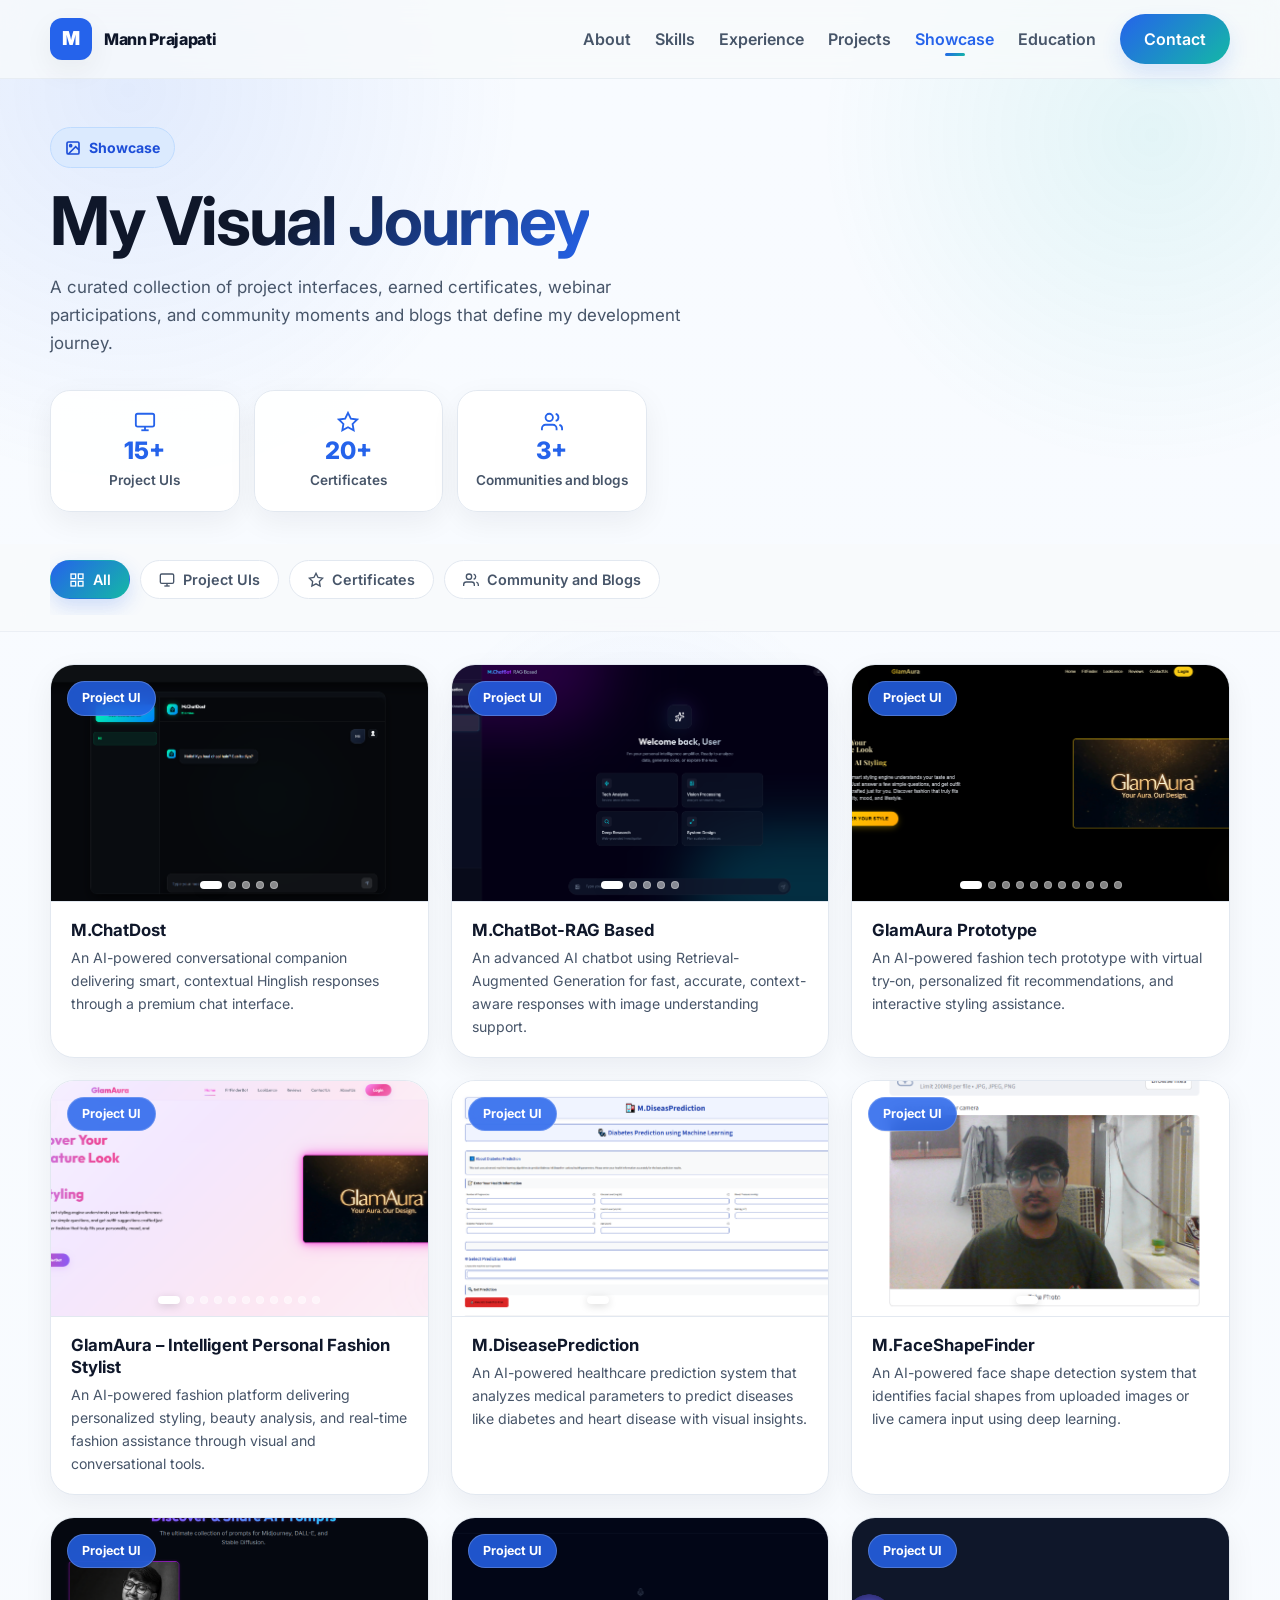
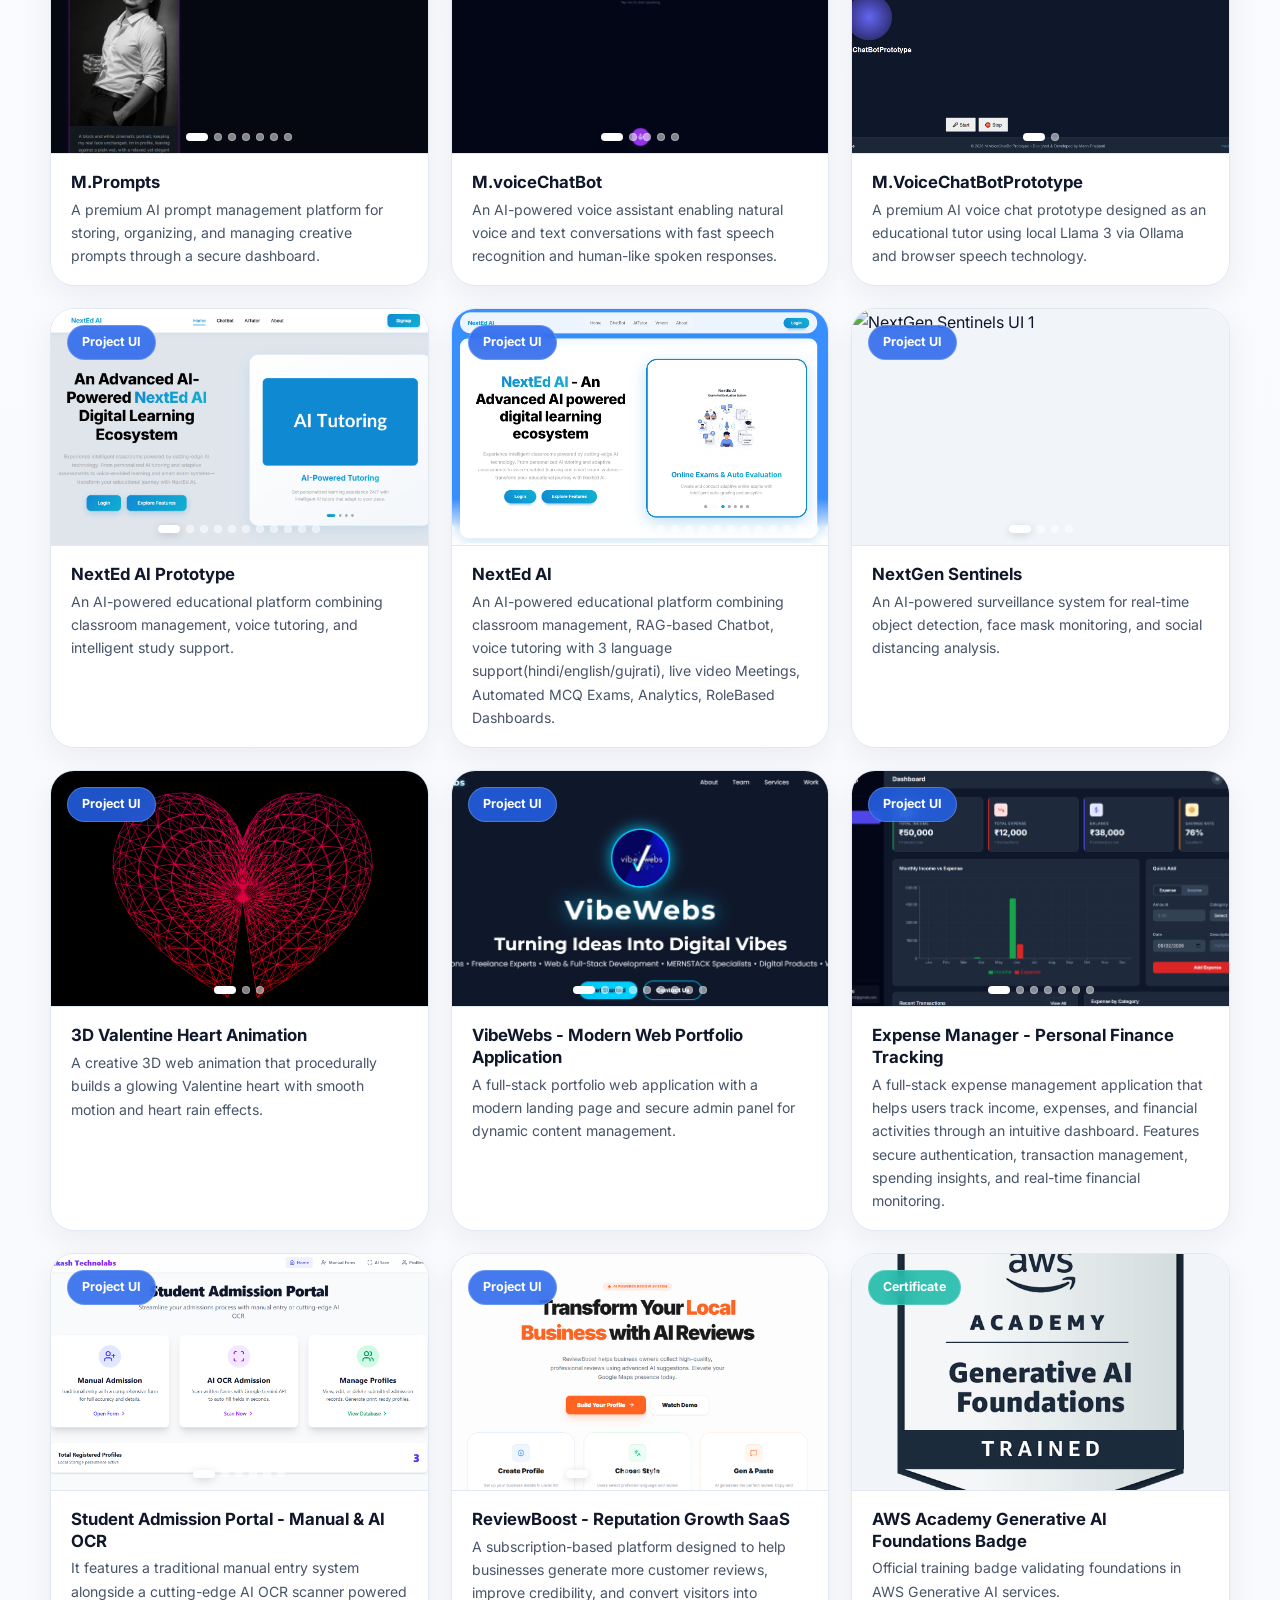
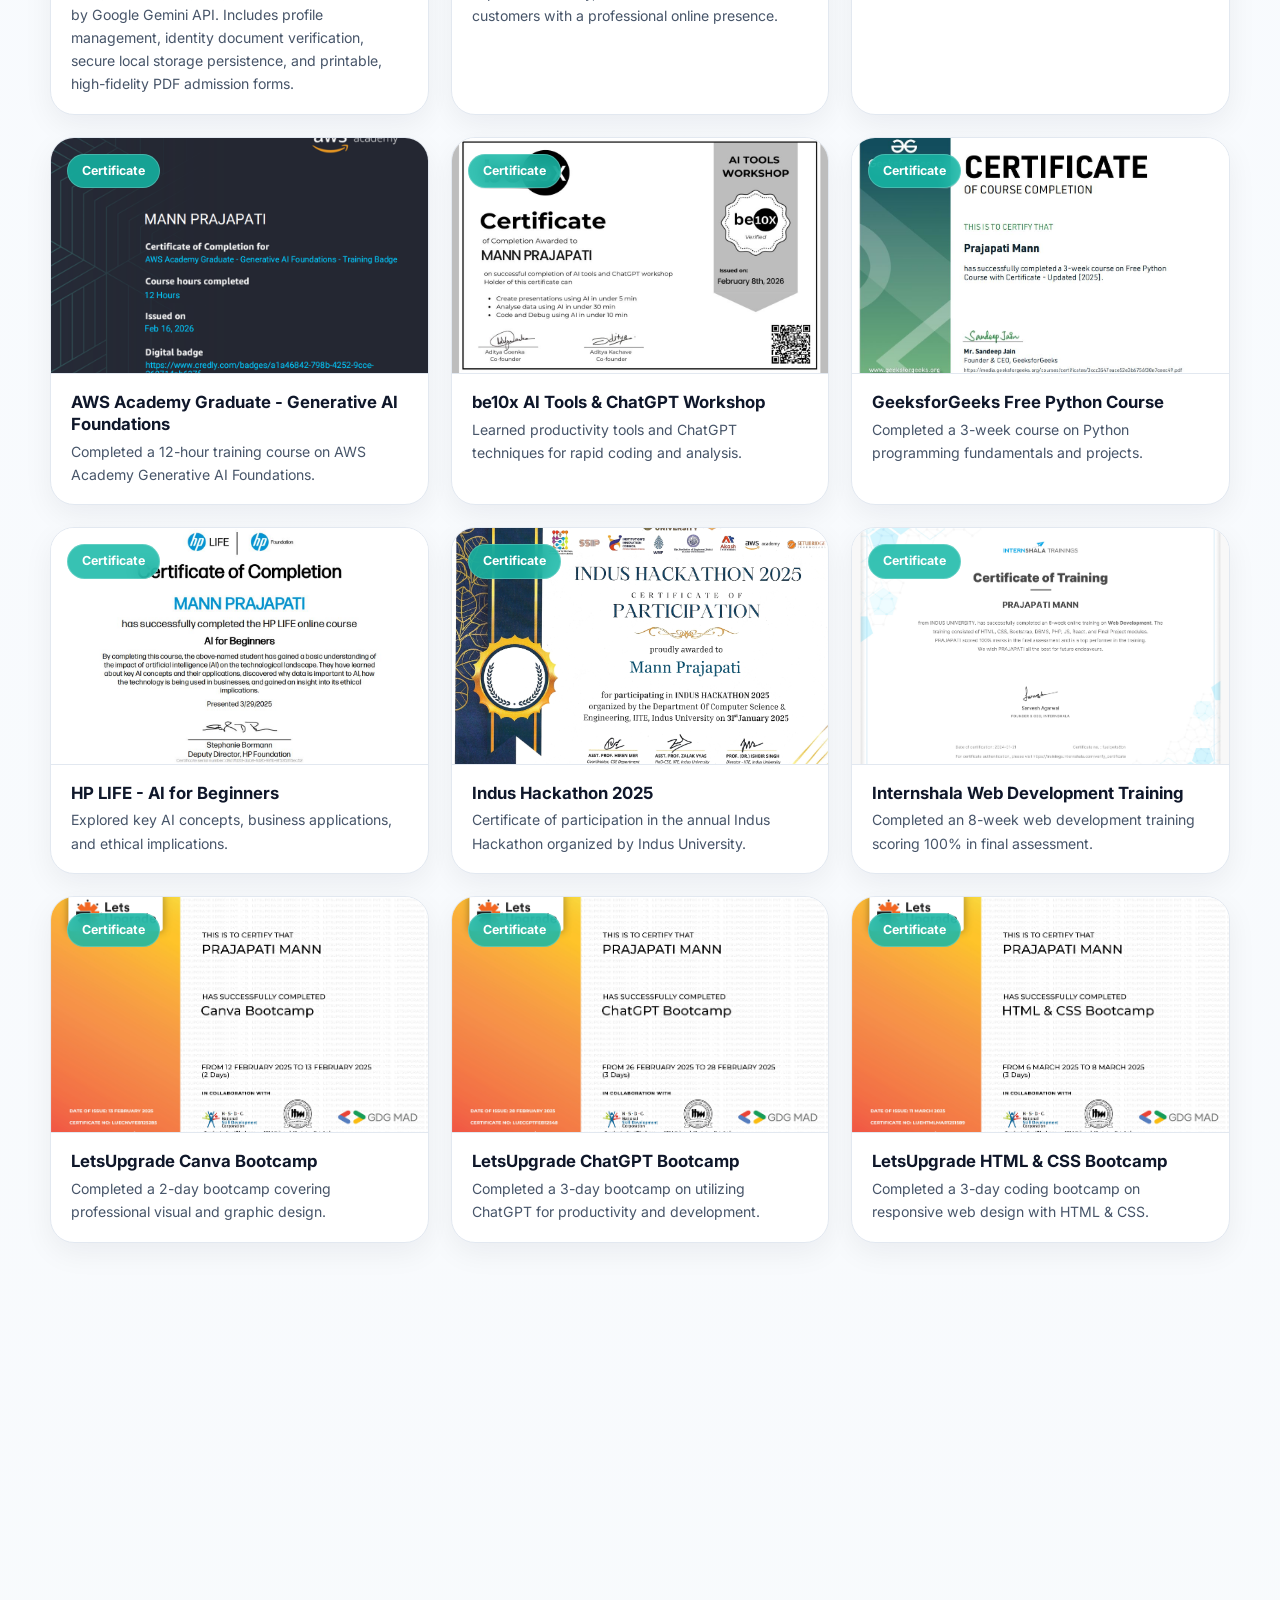
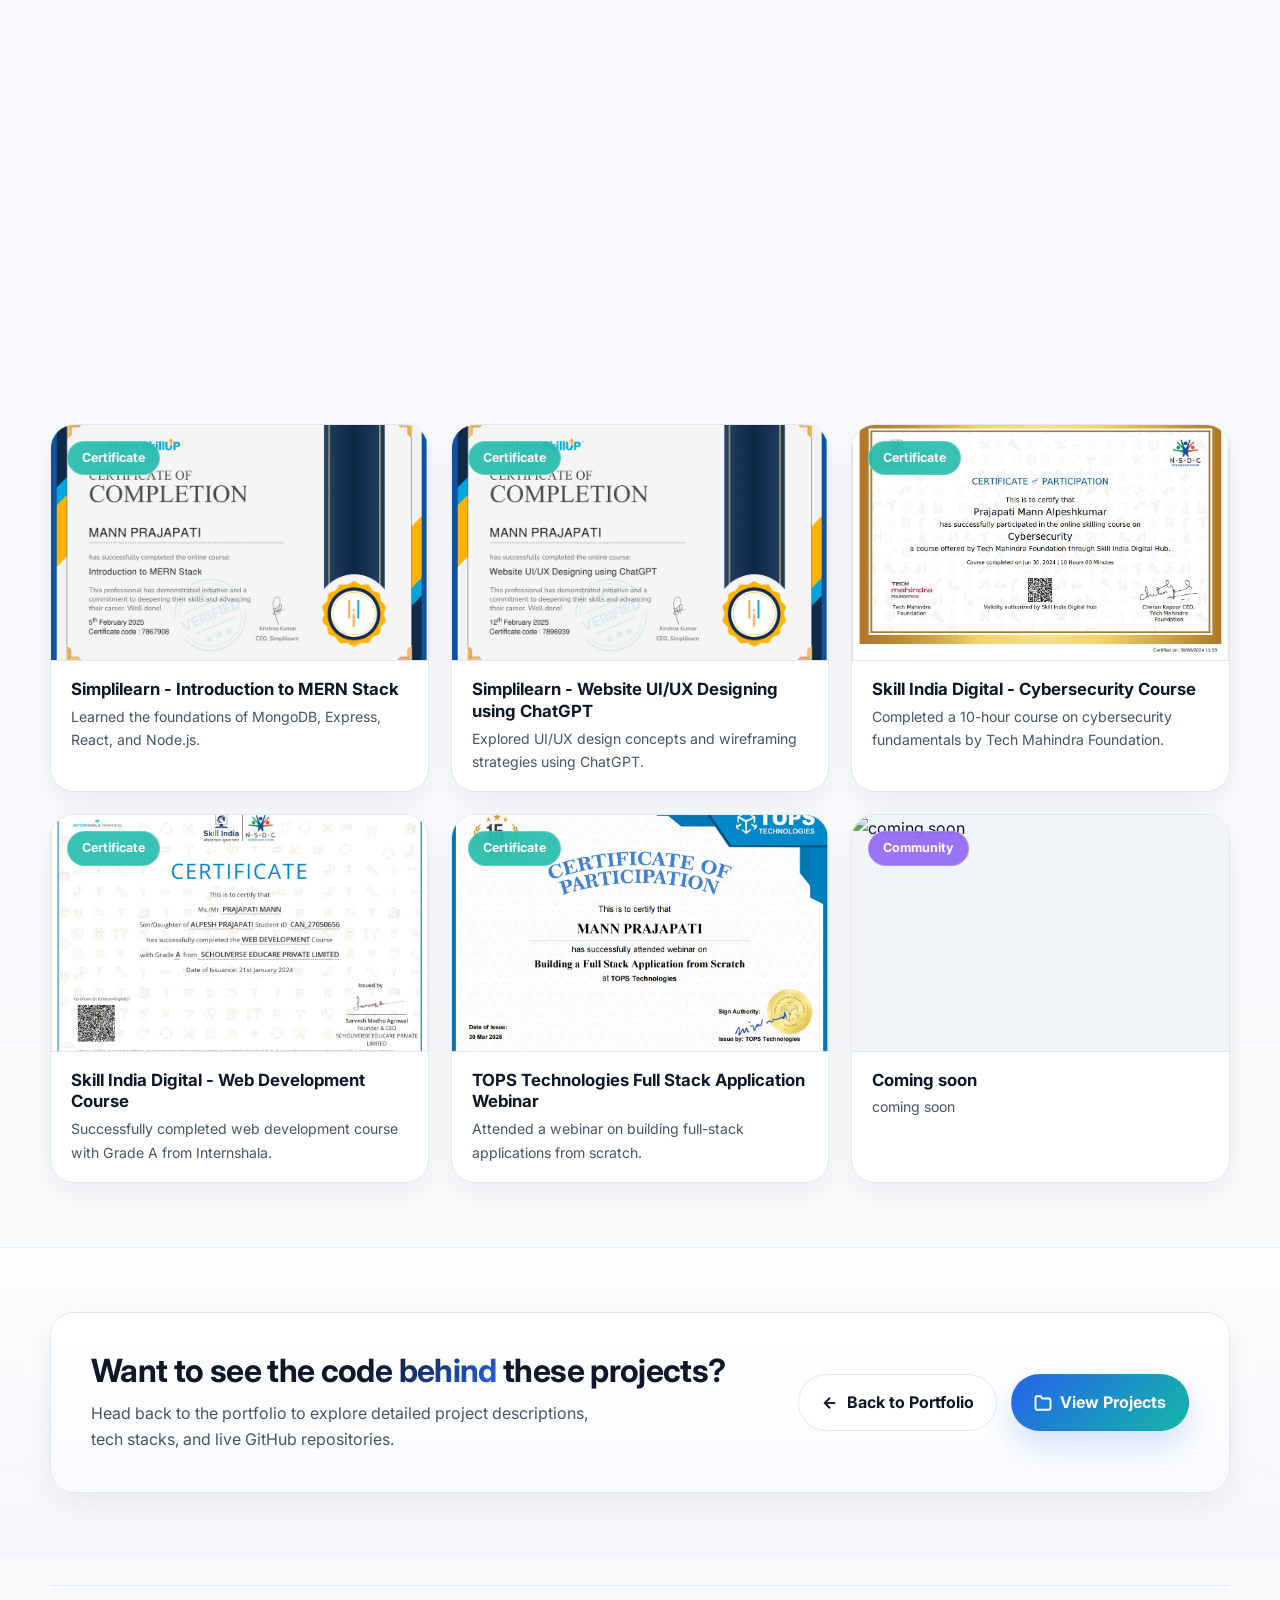
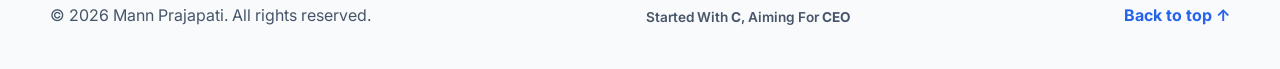
==== showcase.html @ 57642ebe "Portfolio updated." ====
<!DOCTYPE html>
<html lang="en">
<head>
  <meta charset="UTF-8" />
  <meta name="viewport" content="width=device-width, initial-scale=1.0" />
  <title>Showcase | Mann Prajapati</title>
  <link rel="icon" type="image/svg+xml" href="data:image/svg+xml,<svg xmlns='http://www.w3.org/2000/svg' viewBox='0 0 100 100'><rect width='100' height='100' rx='20' fill='%232563eb'/><text x='50' y='72' font-family='sans-serif' font-size='65' font-weight='800' fill='white' text-anchor='middle'>M</text></svg>">
  <meta name="description" content="Showcase - Visual gallery of Mann Prajapati's project UIs, certificates, webinars, and community involvement and blogs." />
  <meta name="theme-color" content="#2563eb" />
  <link rel="preconnect" href="https://fonts.googleapis.com">
  <link rel="preconnect" href="https://fonts.gstatic.com" crossorigin>
  <link href="https://fonts.googleapis.com/css2?family=Inter:wght@400;500;600;700;800&display=swap" rel="stylesheet">
  <link rel="stylesheet" href="style.css" />
  <link rel="stylesheet" href="showcase.css" />
</head>
<body>
  <div class="site-bg"></div>

  <!-- Header -->
  <header class="header" id="top">
    <div class="container nav">
      <a href="index.html" class="brand">
        <span class="brand-mark">M</span>
        <span class="brand-text">Mann Prajapati</span>
      </a>

      <button class="nav-toggle" id="navToggle" aria-label="Toggle navigation" aria-expanded="false">
        <span></span><span></span><span></span>
      </button>

      <nav class="nav-menu" id="navMenu">
        <a href="index.html#about">About</a>
        <a href="index.html#skills">Skills</a>
        <a href="index.html#experience">Experience</a>
        <a href="index.html#projects">Projects</a>
        <a href="showcase.html" class="nav-active">Showcase</a>
        <a href="index.html#education">Education</a>
        <a href="index.html#contact" class="nav-cta">Contact</a>
      </nav>
    </div>
  </header>

  <main>

    <!-- Page Hero -->
    <section class="sc-hero section">
      <div class="container">
        <div class="sc-hero-content reveal">
          <p class="section-tag">
            <svg width="16" height="16" viewBox="0 0 24 24" fill="none" stroke="currentColor" stroke-width="2.5">
              <rect x="3" y="3" width="18" height="18" rx="2" ry="2"></rect>
              <circle cx="8.5" cy="8.5" r="1.5"></circle>
              <polyline points="21 15 16 10 5 21"></polyline>
            </svg>
            Showcase
          </p>
          <h1>My <span class="text-gradient">Visual Journey</span></h1>
          <p class="sc-hero-desc">
            A curated collection of project interfaces, earned certificates, webinar participations,
            and community moments and blogs that define my development journey.
          </p>

          <div class="sc-hero-stats">
            <div class="sc-stat-card">
              <svg width="22" height="22" viewBox="0 0 24 24" fill="none" stroke="currentColor" stroke-width="2"><rect x="2" y="3" width="20" height="14" rx="2" ry="2"></rect><line x1="8" y1="21" x2="16" y2="21"></line><line x1="12" y1="17" x2="12" y2="21"></line></svg>
              <strong>15+</strong>
              <span>Project UIs</span>
            </div>
            <div class="sc-stat-card">
              <svg width="22" height="22" viewBox="0 0 24 24" fill="none" stroke="currentColor" stroke-width="2"><polygon points="12 2 15.09 8.26 22 9.27 17 14.14 18.18 21.02 12 17.77 5.82 21.02 7 14.14 2 9.27 8.91 8.26 12 2"></polygon></svg>
              <strong>20+</strong>
              <span>Certificates</span>
            </div>
            
            <div class="sc-stat-card">
              <svg width="22" height="22" viewBox="0 0 24 24" fill="none" stroke="currentColor" stroke-width="2"><path d="M17 21v-2a4 4 0 0 0-4-4H5a4 4 0 0 0-4 4v2"></path><circle cx="9" cy="7" r="4"></circle><path d="M23 21v-2a4 4 0 0 0-3-3.87"></path><path d="M16 3.13a4 4 0 0 1 0 7.75"></path></svg>
              <strong>3+</strong>
              <span>Communities and blogs</span>
            </div>
          </div>
        </div>
      </div>
    </section>

    <!-- Filter Bar -->
    <section class="sc-filter-section">
      <div class="container">
        <div class="sc-filter-bar reveal">
          <button class="sc-filter-btn active" data-filter="all">
            <svg width="16" height="16" viewBox="0 0 24 24" fill="none" stroke="currentColor" stroke-width="2"><rect x="3" y="3" width="7" height="7"></rect><rect x="14" y="3" width="7" height="7"></rect><rect x="3" y="14" width="7" height="7"></rect><rect x="14" y="14" width="7" height="7"></rect></svg>
            All
          </button>
          <button class="sc-filter-btn" data-filter="project">
            <svg width="16" height="16" viewBox="0 0 24 24" fill="none" stroke="currentColor" stroke-width="2"><rect x="2" y="3" width="20" height="14" rx="2" ry="2"></rect><line x1="8" y1="21" x2="16" y2="21"></line><line x1="12" y1="17" x2="12" y2="21"></line></svg>
            Project UIs
          </button>
          <button class="sc-filter-btn" data-filter="certificate">
            <svg width="16" height="16" viewBox="0 0 24 24" fill="none" stroke="currentColor" stroke-width="2"><polygon points="12 2 15.09 8.26 22 9.27 17 14.14 18.18 21.02 12 17.77 5.82 21.02 7 14.14 2 9.27 8.91 8.26 12 2"></polygon></svg>
            Certificates
          </button>
         
          <button class="sc-filter-btn" data-filter="community blogs">
            <svg width="16" height="16" viewBox="0 0 24 24" fill="none" stroke="currentColor" stroke-width="2"><path d="M17 21v-2a4 4 0 0 0-4-4H5a4 4 0 0 0-4 4v2"></path><circle cx="9" cy="7" r="4"></circle><path d="M23 21v-2a4 4 0 0 0-3-3.87"></path><path d="M16 3.13a4 4 0 0 1 0 7.75"></path></svg>
            Community and Blogs
          </button>
        </div>
      </div>
    </section>

    <!-- Gallery Grid -->
    <section class="sc-gallery section">
      <div class="container">
        <div class="sc-gallery-grid" id="galleryGrid">

          <!-- ========================================= -->
          <!-- PROJECT UI CARDS (Slider inside each)     -->
          <!-- ========================================= -->

          <!-- Project 1: M.ChatDost -->
          <article class="sc-card sc-card-slider reveal" data-category="project">
            <div class="sc-card-badge sc-badge-project">Project UI</div>
            <div class="sc-slider">
              <div class="sc-slider-track">
                <div class="sc-slide"><img src="gallery/projects/chatdost-1.png" alt="M.ChatDost UI 1" loading="lazy" /></div>
                <div class="sc-slide"><img src="gallery/projects/chatdost-2.png" alt="M.ChatDost UI 2" loading="lazy" /></div>
                <div class="sc-slide"><img src="gallery/projects/chatdost-3.png" alt="M.ChatDost UI 3" loading="lazy" /></div>
                <div class="sc-slide"><img src="gallery/projects/chatdost-4.png" alt="M.ChatDost UI 4" loading="lazy" /></div>
                <div class="sc-slide"><img src="gallery/projects/chatdost-5.png" alt="M.ChatDost UI 5" loading="lazy" /></div>
              </div>
              <button class="sc-slider-arrow sc-arrow-left" aria-label="Previous">
                <svg width="18" height="18" viewBox="0 0 24 24" fill="none" stroke="currentColor" stroke-width="2.5"><polyline points="15 18 9 12 15 6"></polyline></svg>
              </button>
              <button class="sc-slider-arrow sc-arrow-right" aria-label="Next">
                <svg width="18" height="18" viewBox="0 0 24 24" fill="none" stroke="currentColor" stroke-width="2.5"><polyline points="9 18 15 12 9 6"></polyline></svg>
              </button>
              <div class="sc-slider-dots"></div>
            </div>
            <div class="sc-card-info">
              <h3>M.ChatDost</h3>
              <p>An AI-powered conversational companion delivering smart, contextual Hinglish responses through a premium chat interface.</p>
            </div>
          </article>

          <!-- Project 2: M.ChatBot RAG -->
          <article class="sc-card sc-card-slider reveal" data-category="project">
            <div class="sc-card-badge sc-badge-project">Project UI</div>
            <div class="sc-slider">
              <div class="sc-slider-track">
                <div class="sc-slide"><img src="gallery/projects/rag-1.png" alt="RAG ChatBot UI 1" loading="lazy" /></div>
                <div class="sc-slide"><img src="gallery/projects/rag-2.png" alt="RAG ChatBot UI 2" loading="lazy" /></div>
                <div class="sc-slide"><img src="gallery/projects/rag-3.png" alt="RAG ChatBot UI 3" loading="lazy" /></div>
                <div class="sc-slide"><img src="gallery/projects/rag-4.png" alt="RAG ChatBot UI 4" loading="lazy" /></div>
                <div class="sc-slide"><img src="gallery/projects/rag-5.png" alt="RAG ChatBot UI 5" loading="lazy" /></div>
              </div>
              <button class="sc-slider-arrow sc-arrow-left" aria-label="Previous">
                <svg width="18" height="18" viewBox="0 0 24 24" fill="none" stroke="currentColor" stroke-width="2.5"><polyline points="15 18 9 12 15 6"></polyline></svg>
              </button>
              <button class="sc-slider-arrow sc-arrow-right" aria-label="Next">
                <svg width="18" height="18" viewBox="0 0 24 24" fill="none" stroke="currentColor" stroke-width="2.5"><polyline points="9 18 15 12 9 6"></polyline></svg>
              </button>
              <div class="sc-slider-dots"></div>
            </div>
            <div class="sc-card-info">
              <h3>M.ChatBot-RAG Based</h3>
              <p>An advanced AI chatbot using Retrieval-Augmented Generation for fast, accurate, context-aware responses with image understanding support.</p>
            </div>
          </article>

          <!-- Project 3: GlamAura Prototype -->
          <article class="sc-card sc-card-slider reveal" data-category="project">
            <div class="sc-card-badge sc-badge-project">Project UI</div>
            <div class="sc-slider">
              <div class="sc-slider-track">
                <div class="sc-slide"><img src="gallery/projects/glamaura-proto-1.png" alt="GlamAura Prototype UI 1" loading="lazy" /></div>
                <div class="sc-slide"><img src="gallery/projects/glamaura-proto-2.png" alt="GlamAura Prototype UI 2" loading="lazy" /></div>
                <div class="sc-slide"><img src="gallery/projects/glamaura-proto-3.png" alt="GlamAura Prototype UI 3" loading="lazy" /></div>
                <div class="sc-slide"><img src="gallery/projects/glamaura-proto-4.png" alt="GlamAura Prototype UI 4" loading="lazy" /></div>
                <div class="sc-slide"><img src="gallery/projects/glamaura-proto-5.png" alt="GlamAura Prototype UI 5" loading="lazy" /></div>
                <div class="sc-slide"><img src="gallery/projects/glamaura-proto-6.png" alt="GlamAura Prototype UI 6" loading="lazy" /></div>
                <div class="sc-slide"><img src="gallery/projects/glamaura-proto-7.png" alt="GlamAura Prototype UI 7" loading="lazy" /></div>
                <div class="sc-slide"><img src="gallery/projects/glamaura-proto-8.png" alt="GlamAura Prototype UI 8" loading="lazy" /></div>
                <div class="sc-slide"><img src="gallery/projects/glamaura-proto-9.png" alt="GlamAura Prototype UI 9" loading="lazy" /></div>
                <div class="sc-slide"><img src="gallery/projects/glamaura-proto-10.png" alt="GlamAura Prototype UI 10" loading="lazy" /></div>
                <div class="sc-slide"><img src="gallery/projects/glamaura-proto-11.png" alt="GlamAura Prototype UI 11" loading="lazy" /></div>
              </div>
              <button class="sc-slider-arrow sc-arrow-left" aria-label="Previous">
                <svg width="18" height="18" viewBox="0 0 24 24" fill="none" stroke="currentColor" stroke-width="2.5"><polyline points="15 18 9 12 15 6"></polyline></svg>
              </button>
              <button class="sc-slider-arrow sc-arrow-right" aria-label="Next">
                <svg width="18" height="18" viewBox="0 0 24 24" fill="none" stroke="currentColor" stroke-width="2.5"><polyline points="9 18 15 12 9 6"></polyline></svg>
              </button>
              <div class="sc-slider-dots"></div>
            </div>
            <div class="sc-card-info">
              <h3>GlamAura Prototype</h3>
              <p>An AI-powered fashion tech prototype with virtual try-on, personalized fit recommendations, and interactive styling assistance.</p>
            </div>
          </article>

          <!-- Project 4: GlamAura Full Platform -->
          <article class="sc-card sc-card-slider reveal" data-category="project">
            <div class="sc-card-badge sc-badge-project">Project UI</div>
            <div class="sc-slider">
              <div class="sc-slider-track">
                <div class="sc-slide"><img src="gallery/projects/glamaura-full-1.png" alt="GlamAura Full UI 1" loading="lazy" /></div>
                <div class="sc-slide"><img src="gallery/projects/glamaura-full-2.png" alt="GlamAura Full UI 2" loading="lazy" /></div>
                <div class="sc-slide"><img src="gallery/projects/glamaura-full-3.png" alt="GlamAura Full UI 3" loading="lazy" /></div>
                <div class="sc-slide"><img src="gallery/projects/glamaura-full-4.png" alt="GlamAura Full UI 4" loading="lazy" /></div>
                <div class="sc-slide"><img src="gallery/projects/glamaura-full-5.png" alt="GlamAura Full UI 5" loading="lazy" /></div>
                <div class="sc-slide"><img src="gallery/projects/glamaura-full-6.png" alt="GlamAura Full UI 6" loading="lazy" /></div>
                <div class="sc-slide"><img src="gallery/projects/glamaura-full-7.png" alt="GlamAura Full UI 7" loading="lazy" /></div>
                <div class="sc-slide"><img src="gallery/projects/glamaura-full-8.png" alt="GlamAura Full UI 8" loading="lazy" /></div>
                <div class="sc-slide"><img src="gallery/projects/glamaura-full-9.png" alt="GlamAura Full UI 9" loading="lazy" /></div>
                <div class="sc-slide"><img src="gallery/projects/glamaura-full-10.png" alt="GlamAura Full UI 10" loading="lazy" /></div>
                <div class="sc-slide"><img src="gallery/projects/glamaura-full-11.png" alt="GlamAura Full UI 11" loading="lazy" /></div>
                <!-- <div class="sc-slide"><img src="gallery/projects/glamaura-full-12.png" alt="GlamAura Full UI 12" loading="lazy" /></div> -->
              </div>
              <button class="sc-slider-arrow sc-arrow-left" aria-label="Previous">
                <svg width="18" height="18" viewBox="0 0 24 24" fill="none" stroke="currentColor" stroke-width="2.5"><polyline points="15 18 9 12 15 6"></polyline></svg>
              </button>
              <button class="sc-slider-arrow sc-arrow-right" aria-label="Next">
                <svg width="18" height="18" viewBox="0 0 24 24" fill="none" stroke="currentColor" stroke-width="2.5"><polyline points="9 18 15 12 9 6"></polyline></svg>
              </button>
              <div class="sc-slider-dots"></div>
            </div>
            <div class="sc-card-info">
              <h3>GlamAura – Intelligent Personal Fashion Stylist</h3>
              <p>An AI-powered fashion platform delivering personalized styling, beauty analysis, and real-time fashion assistance through visual and conversational tools.</p>
            </div>
          </article>

          <!-- Project 5: M.DiseasePrediction -->
          <article class="sc-card sc-card-slider reveal" data-category="project">
            <div class="sc-card-badge sc-badge-project">Project UI</div>
            <div class="sc-slider">
              <div class="sc-slider-track">
                <div class="sc-slide"><img src="gallery/projects/dp-1.png" alt="DP UI 1" loading="lazy" /></div>
                <div class="sc-slide"><img src="gallery/projects/dp-2.png" alt="DP UI 2" loading="lazy" /></div>
                <div class="sc-slide"><img src="gallery/projects/dp-3.png" alt="DP UI 3" loading="lazy" /></div>
                <div class="sc-slide"><img src="gallery/projects/dp-4.png" alt="DP UI 4" loading="lazy" /></div>
                <div class="sc-slide"><img src="gallery/projects/dp-5.png" alt="DP UI 5" loading="lazy" /></div>
                <div class="sc-slide"><img src="gallery/projects/dp-6.png" alt="DP UI 6" loading="lazy" /></div>
                <div class="sc-slide"><img src="gallery/projects/dp-7.png" alt="DP UI 7" loading="lazy" /></div>
              </div>
              <button class="sc-slider-arrow sc-arrow-left" aria-label="Previous">
                <svg width="18" height="18" viewBox="0 0 24 24" fill="none" stroke="currentColor" stroke-width="2.5"><polyline points="15 18 9 12 15 6"></polyline></svg>
              </button>
              <button class="sc-slider-arrow sc-arrow-right" aria-label="Next">
                <svg width="18" height="18" viewBox="0 0 24 24" fill="none" stroke="currentColor" stroke-width="2.5"><polyline points="9 18 15 12 9 6"></polyline></svg>
              </button>
              <div class="sc-slider-dots"></div>
            </div>
            <div class="sc-card-info">
              <h3>M.DiseasePrediction</h3>
              <p>An AI-powered healthcare prediction system that analyzes medical parameters to predict diseases like diabetes and heart disease with visual insights.</p>
            </div>
          </article>

          <!-- Project 6: M.FaceShapeFinder -->
          <article class="sc-card sc-card-slider reveal" data-category="project">
            <div class="sc-card-badge sc-badge-project">Project UI</div>
            <div class="sc-slider">
              <div class="sc-slider-track">
                <div class="sc-slide"><img src="gallery/projects/fsf-1.png" alt="M.FaceShapeFinder UI 1" loading="lazy" /></div>
                <div class="sc-slide"><img src="gallery/projects/fsf-2.png" alt="M.FaceShapeFinder UI 2" loading="lazy" /></div>
                <div class="sc-slide"><img src="gallery/projects/fsf-3.png" alt="M.FaceShapeFinder UI 3" loading="lazy" /></div>
                <!-- <div class="sc-slide"><img src="gallery/projects/fsf-4.png" alt="M.FaceShapeFinder UI 4" loading="lazy" /></div>
                <div class="sc-slide"><img src="gallery/projects/fsf-5.png" alt="M.FaceShapeFinder UI 5" loading="lazy" /></div> -->
              </div>
              <button class="sc-slider-arrow sc-arrow-left" aria-label="Previous">
                <svg width="18" height="18" viewBox="0 0 24 24" fill="none" stroke="currentColor" stroke-width="2.5"><polyline points="15 18 9 12 15 6"></polyline></svg>
              </button>
              <button class="sc-slider-arrow sc-arrow-right" aria-label="Next">
                <svg width="18" height="18" viewBox="0 0 24 24" fill="none" stroke="currentColor" stroke-width="2.5"><polyline points="9 18 15 12 9 6"></polyline></svg>
              </button>
              <div class="sc-slider-dots"></div>
            </div>
            <div class="sc-card-info">
              <h3>M.FaceShapeFinder</h3>
              <p>An AI-powered face shape detection system that identifies facial shapes from uploaded images or live camera input using deep learning.</p>
            </div>
          </article>

          <!-- Project 7: M.Prompts -->
          <article class="sc-card sc-card-slider reveal" data-category="project">
            <div class="sc-card-badge sc-badge-project">Project UI</div>
            <div class="sc-slider">
              <div class="sc-slider-track">
                <div class="sc-slide"><img src="gallery/projects/prompts-1.png" alt="M.Prompts UI 1" loading="lazy" /></div>
                <div class="sc-slide"><img src="gallery/projects/prompts-2.png" alt="M.Prompts UI 2" loading="lazy" /></div>
                <div class="sc-slide"><img src="gallery/projects/prompts-3.png" alt="M.Prompts UI 3" loading="lazy" /></div>
                <div class="sc-slide"><img src="gallery/projects/prompts-4.png" alt="M.Prompts UI 4" loading="lazy" /></div>
                <div class="sc-slide"><img src="gallery/projects/prompts-5.png" alt="M.Prompts UI 5" loading="lazy" /></div>
                <div class="sc-slide"><img src="gallery/projects/prompts-6.png" alt="M.Prompts UI 6" loading="lazy" /></div>
                <div class="sc-slide"><img src="gallery/projects/prompts-7.png" alt="M.Prompts UI 7" loading="lazy" /></div>
              </div>
              <button class="sc-slider-arrow sc-arrow-left" aria-label="Previous">
                <svg width="18" height="18" viewBox="0 0 24 24" fill="none" stroke="currentColor" stroke-width="2.5"><polyline points="15 18 9 12 15 6"></polyline></svg>
              </button>
              <button class="sc-slider-arrow sc-arrow-right" aria-label="Next">
                <svg width="18" height="18" viewBox="0 0 24 24" fill="none" stroke="currentColor" stroke-width="2.5"><polyline points="9 18 15 12 9 6"></polyline></svg>
              </button>
              <div class="sc-slider-dots"></div>
            </div>
            <div class="sc-card-info">
              <h3>M.Prompts</h3>
              <p>A premium AI prompt management platform for storing, organizing, and managing creative prompts through a secure dashboard.</p>
            </div>
          </article>

          <!-- Project 8: M.voiceChatBot -->
          <article class="sc-card sc-card-slider reveal" data-category="project">
            <div class="sc-card-badge sc-badge-project">Project UI</div>
            <div class="sc-slider">
              <div class="sc-slider-track">
                <div class="sc-slide"><img src="gallery/projects/voicechat-1.png" alt="M.VoiceChatBot UI 1" loading="lazy" /></div>
                <div class="sc-slide"><img src="gallery/projects/voicechat-2.png" alt="M.VoiceChatBot UI 2" loading="lazy" /></div>
                <div class="sc-slide"><img src="gallery/projects/voicechat-3.png" alt="M.VoiceChatBot UI 3" loading="lazy" /></div>
                <div class="sc-slide"><img src="gallery/projects/voicechat-4.png" alt="M.VoiceChatBot UI 4" loading="lazy" /></div>
                <div class="sc-slide"><img src="gallery/projects/voicechat-5.png" alt="M.VoiceChatBot UI 5" loading="lazy" /></div>
              </div>
              <button class="sc-slider-arrow sc-arrow-left" aria-label="Previous">
                <svg width="18" height="18" viewBox="0 0 24 24" fill="none" stroke="currentColor" stroke-width="2.5"><polyline points="15 18 9 12 15 6"></polyline></svg>
              </button>
              <button class="sc-slider-arrow sc-arrow-right" aria-label="Next">
                <svg width="18" height="18" viewBox="0 0 24 24" fill="none" stroke="currentColor" stroke-width="2.5"><polyline points="9 18 15 12 9 6"></polyline></svg>
              </button>
              <div class="sc-slider-dots"></div>
            </div>
            <div class="sc-card-info">
              <h3>M.voiceChatBot</h3>
              <p>An AI-powered voice assistant enabling natural voice and text conversations with fast speech recognition and human-like spoken responses.</p>
            </div>
          </article>

          <!-- Project 9: M.VoiceChatBotPrototype -->
          <article class="sc-card sc-card-slider reveal" data-category="project">
            <div class="sc-card-badge sc-badge-project">Project UI</div>
            <div class="sc-slider">
              <div class="sc-slider-track">
                <div class="sc-slide"><img src="gallery/projects/voicechatbot-1.png" alt="M.VoiceChatBotPrototype UI 1" loading="lazy" /></div>
                <div class="sc-slide"><img src="gallery/projects/voicechatbot-2.png" alt="M.VoiceChatBotPrototype UI 2" loading="lazy" /></div>
              </div>
              <button class="sc-slider-arrow sc-arrow-left" aria-label="Previous">
                <svg width="18" height="18" viewBox="0 0 24 24" fill="none" stroke="currentColor" stroke-width="2.5"><polyline points="15 18 9 12 15 6"></polyline></svg>
              </button>
              <button class="sc-slider-arrow sc-arrow-right" aria-label="Next">
                <svg width="18" height="18" viewBox="0 0 24 24" fill="none" stroke="currentColor" stroke-width="2.5"><polyline points="9 18 15 12 9 6"></polyline></svg>
              </button>
              <div class="sc-slider-dots"></div>
            </div>
            <div class="sc-card-info">
              <h3>M.VoiceChatBotPrototype</h3>
              <p>A premium AI voice chat prototype designed as an educational tutor using local Llama 3 via Ollama and browser speech technology.</p>
            </div>
          </article>

          <!-- Project 10: NextEd AI Prototype -->
          <article class="sc-card sc-card-slider reveal" data-category="project">
            <div class="sc-card-badge sc-badge-project">Project UI</div>
            <div class="sc-slider">
              <div class="sc-slider-track">
                <div class="sc-slide"><img src="gallery/projects/nexted-ai-1.png" alt="NextEd AI Prototype UI 1" loading="lazy" /></div>
                <div class="sc-slide"><img src="gallery/projects/nexted-ai-2.png" alt="NextEd AI Prototype UI 2" loading="lazy" /></div>
                <div class="sc-slide"><img src="gallery/projects/nexted-ai-3.png" alt="NextEd AI Prototype UI 3" loading="lazy" /></div>
                <div class="sc-slide"><img src="gallery/projects/nexted-ai-4.png" alt="NextEd AI Prototype UI 4" loading="lazy" /></div>
                <div class="sc-slide"><img src="gallery/projects/nexted-ai-5.png" alt="NextEd AI Prototype UI 5" loading="lazy" /></div>
                <div class="sc-slide"><img src="gallery/projects/nexted-ai-6.png" alt="NextEd AI Prototype UI 6" loading="lazy" /></div>
                <div class="sc-slide"><img src="gallery/projects/nexted-ai-7.png" alt="NextEd AI Prototype UI 7" loading="lazy" /></div>
                <div class="sc-slide"><img src="gallery/projects/nexted-ai-8.png" alt="NextEd AI Prototype UI 8" loading="lazy" /></div>
                <div class="sc-slide"><img src="gallery/projects/nexted-ai-9.png" alt="NextEd AI Prototype UI 9" loading="lazy" /></div>
                <div class="sc-slide"><img src="gallery/projects/nexted-ai-10.png" alt="NextEd AI Prototype UI 10" loading="lazy" /></div>
                <div class="sc-slide"><img src="gallery/projects/nexted-ai-11.png" alt="NextEd AI Prototype UI 11" loading="lazy" /></div>
              </div>
              <button class="sc-slider-arrow sc-arrow-left" aria-label="Previous">
                <svg width="18" height="18" viewBox="0 0 24 24" fill="none" stroke="currentColor" stroke-width="2.5"><polyline points="15 18 9 12 15 6"></polyline></svg>
              </button>
              <button class="sc-slider-arrow sc-arrow-right" aria-label="Next">
                <svg width="18" height="18" viewBox="0 0 24 24" fill="none" stroke="currentColor" stroke-width="2.5"><polyline points="9 18 15 12 9 6"></polyline></svg>
              </button>
              <div class="sc-slider-dots"></div>
            </div>
            <div class="sc-card-info">
              <h3>NextEd AI Prototype</h3>
              <p>An AI-powered educational platform combining classroom management, voice tutoring, and intelligent study support.</p>
            </div>
          </article>

          <!-- Project 11: NextEd AI -->
          <article class="sc-card sc-card-slider reveal" data-category="project">
            <div class="sc-card-badge sc-badge-project">Project UI</div>
            <div class="sc-slider">
              <div class="sc-slider-track">
                <div class="sc-slide"><img src="gallery/projects/nextedai-1.png" alt="NextEd AI UI 1" loading="lazy" /></div>
                <div class="sc-slide"><img src="gallery/projects/nextedai-2.png" alt="NextEd AI UI 2" loading="lazy" /></div>
                <div class="sc-slide"><img src="gallery/projects/nextedai-3.png" alt="NextEd AI UI 3" loading="lazy" /></div>
                <div class="sc-slide"><img src="gallery/projects/nextedai-4.png" alt="NextEd AI UI 4" loading="lazy" /></div>
                <div class="sc-slide"><img src="gallery/projects/nextedai-5.png" alt="NextEd AI UI 5" loading="lazy" /></div>
                <div class="sc-slide"><img src="gallery/projects/nextedai-6.png" alt="NextEd AI UI 6" loading="lazy" /></div>
                <div class="sc-slide"><img src="gallery/projects/nextedai-7.png" alt="NextEd AI UI 7" loading="lazy" /></div>
                <div class="sc-slide"><img src="gallery/projects/nextedai-8.png" alt="NextEd AI UI 8" loading="lazy" /></div>
                <div class="sc-slide"><img src="gallery/projects/nextedai-9.png" alt="NextEd AI UI 9" loading="lazy" /></div>
                <div class="sc-slide"><img src="gallery/projects/nextedai-10.png" alt="NextEd AI UI 10" loading="lazy" /></div>
                <div class="sc-slide"><img src="gallery/projects/nextedai-11.png" alt="NextEd AI UI 11" loading="lazy" /></div>
                <div class="sc-slide"><img src="gallery/projects/nextedai-12.png" alt="NextEd AI UI 12" loading="lazy" /></div>
                <div class="sc-slide"><img src="gallery/projects/nextedai-13.png" alt="NextEd AI UI 13" loading="lazy" /></div>
                <div class="sc-slide"><img src="gallery/projects/nextedai-14.png" alt="NextEd AI UI 14" loading="lazy" /></div>
                <div class="sc-slide"><img src="gallery/projects/nextedai-15.png" alt="NextEd AI UI 15" loading="lazy" /></div>
                <div class="sc-slide"><img src="gallery/projects/nextedai-16.png" alt="NextEd AI UI 16" loading="lazy" /></div>
                <div class="sc-slide"><img src="gallery/projects/nextedai-17.png" alt="NextEd AI UI 17" loading="lazy" /></div>
                <div class="sc-slide"><img src="gallery/projects/nextedai-18.png" alt="NextEd AI UI 18" loading="lazy" /></div>
                <div class="sc-slide"><img src="gallery/projects/nextedai-19.png" alt="NextEd AI UI 19" loading="lazy" /></div>
                <div class="sc-slide"><img src="gallery/projects/nextedai-20.png" alt="NextEd AI UI 20" loading="lazy" /></div>
                <div class="sc-slide"><img src="gallery/projects/nextedai-21.png" alt="NextEd AI UI 21" loading="lazy" /></div>
                <div class="sc-slide"><img src="gallery/projects/nextedai-22.png" alt="NextEd AI UI 22" loading="lazy" /></div>
                <div class="sc-slide"><img src="gallery/projects/nextedai-23.png" alt="NextEd AI UI 23" loading="lazy" /></div>
                <div class="sc-slide"><img src="gallery/projects/nextedai-24.png" alt="NextEd AI UI 24" loading="lazy" /></div>
                <div class="sc-slide"><img src="gallery/projects/nextedai-25.png" alt="NextEd AI UI 25" loading="lazy" /></div>
                <div class="sc-slide"><img src="gallery/projects/nextedai-26.png" alt="NextEd AI UI 26" loading="lazy" /></div>
                <div class="sc-slide"><img src="gallery/projects/nextedai-27.png" alt="NextEd AI UI 27" loading="lazy" /></div>
                <div class="sc-slide"><img src="gallery/projects/nextedai-28.png" alt="NextEd AI UI 28" loading="lazy" /></div>
                <div class="sc-slide"><img src="gallery/projects/nextedai-29.png" alt="NextEd AI UI 29" loading="lazy" /></div>
                <div class="sc-slide"><img src="gallery/projects/nextedai-30.png" alt="NextEd AI UI 30" loading="lazy" /></div>
                <div class="sc-slide"><img src="gallery/projects/nextedai-31.png" alt="NextEd AI UI 31" loading="lazy" /></div>
                <div class="sc-slide"><img src="gallery/projects/nextedai-32.png" alt="NextEd AI UI 32" loading="lazy" /></div>
                <div class="sc-slide"><img src="gallery/projects/nextedai-33.png" alt="NextEd AI UI 33" loading="lazy" /></div>
              </div>
              <button class="sc-slider-arrow sc-arrow-left" aria-label="Previous">
                <svg width="18" height="18" viewBox="0 0 24 24" fill="none" stroke="currentColor" stroke-width="2.5"><polyline points="15 18 9 12 15 6"></polyline></svg>
              </button>
              <button class="sc-slider-arrow sc-arrow-right" aria-label="Next">
                <svg width="18" height="18" viewBox="0 0 24 24" fill="none" stroke="currentColor" stroke-width="2.5"><polyline points="9 18 15 12 9 6"></polyline></svg>
              </button>
              <div class="sc-slider-dots"></div>
            </div>
            <div class="sc-card-info">
              <h3>NextEd AI</h3>
              <p>An AI-powered educational platform combining classroom management, RAG-based Chatbot, voice tutoring with 3 language support(hindi/english/gujrati), live video Meetings, Automated MCQ Exams, Analytics, RoleBased Dashboards.</p>
            </div>
          </article>

          <!-- Project 12: NextGen Sentinels -->
          <article class="sc-card sc-card-slider reveal" data-category="project">
            <div class="sc-card-badge sc-badge-project">Project UI</div>
            <div class="sc-slider">
              <div class="sc-slider-track">
                <div class="sc-slide"><img src="gallery/projects/sentinels-1.png" alt="NextGen Sentinels UI 1" loading="lazy" /></div>
                <div class="sc-slide"><img src="gallery/projects/sentinels-2.png" alt="NextGen Sentinels UI 2" loading="lazy" /></div>
                <div class="sc-slide"><img src="gallery/projects/sentinels-3.png" alt="NextGen Sentinels UI 3" loading="lazy" /></div>
                <div class="sc-slide"><img src="gallery/projects/sentinels-4.png" alt="NextGen Sentinels UI 4" loading="lazy" /></div>
              </div>
              <button class="sc-slider-arrow sc-arrow-left" aria-label="Previous">
                <svg width="18" height="18" viewBox="0 0 24 24" fill="none" stroke="currentColor" stroke-width="2.5"><polyline points="15 18 9 12 15 6"></polyline></svg>
              </button>
              <button class="sc-slider-arrow sc-arrow-right" aria-label="Next">
                <svg width="18" height="18" viewBox="0 0 24 24" fill="none" stroke="currentColor" stroke-width="2.5"><polyline points="9 18 15 12 9 6"></polyline></svg>
              </button>
              <div class="sc-slider-dots"></div>
            </div>
            <div class="sc-card-info">
              <h3>NextGen Sentinels</h3>
              <p>An AI-powered surveillance system for real-time object detection, face mask monitoring, and social distancing analysis.</p>
            </div>
          </article>

          <!-- Project 13: 3D Valentine Heart Animation -->
          <article class="sc-card sc-card-slider reveal" data-category="project">
            <div class="sc-card-badge sc-badge-project">Project UI</div>
            <div class="sc-slider">
              <div class="sc-slider-track">
                <div class="sc-slide"><img src="gallery/projects/valentine-heart-1.png" alt="3D Valentine Heart Animation UI 1" loading="lazy" /></div>
                <div class="sc-slide"><img src="gallery/projects/valentine-heart-2.png" alt="3D Valentine Heart Animation UI 2" loading="lazy" /></div>
                <div class="sc-slide"><img src="gallery/projects/valentine-heart-3.png" alt="3D Valentine Heart Animation UI 3" loading="lazy" /></div>
              </div>
              <button class="sc-slider-arrow sc-arrow-left" aria-label="Previous">
                <svg width="18" height="18" viewBox="0 0 24 24" fill="none" stroke="currentColor" stroke-width="2.5"><polyline points="15 18 9 12 15 6"></polyline></svg>
              </button>
              <button class="sc-slider-arrow sc-arrow-right" aria-label="Next">
                <svg width="18" height="18" viewBox="0 0 24 24" fill="none" stroke="currentColor" stroke-width="2.5"><polyline points="9 18 15 12 9 6"></polyline></svg>
              </button>
              <div class="sc-slider-dots"></div>
            </div>
            <div class="sc-card-info">
              <h3>3D Valentine Heart Animation</h3>
              <p>A creative 3D web animation that procedurally builds a glowing Valentine heart with smooth motion and heart rain effects.</p>
            </div>
          </article>

          <!-- Project 14: VibeWebs - Modern Web Portfolio Application -->
          <article class="sc-card sc-card-slider reveal" data-category="project">
            <div class="sc-card-badge sc-badge-project">Project UI</div>
            <div class="sc-slider">
              <div class="sc-slider-track">
                <div class="sc-slide"><img src="gallery/projects/vibewebs-1.png" alt="VibeWebs Modern Web Portfolio UI 1" loading="lazy" /></div>
                <div class="sc-slide"><img src="gallery/projects/vibewebs-2.png" alt="VibeWebs Modern Web Portfolio UI 2" loading="lazy" /></div>
                <div class="sc-slide"><img src="gallery/projects/vibewebs-3.png" alt="VibeWebs Modern Web Portfolio UI 3" loading="lazy" /></div>
                <div class="sc-slide"><img src="gallery/projects/vibewebs-4.png" alt="VibeWebs Modern Web Portfolio UI 4" loading="lazy" /></div>
                <div class="sc-slide"><img src="gallery/projects/vibewebs-5.png" alt="VibeWebs Modern Web Portfolio UI 5" loading="lazy" /></div>
                <div class="sc-slide"><img src="gallery/projects/vibewebs-6.png" alt="VibeWebs Modern Web Portfolio UI 6" loading="lazy" /></div>
                <div class="sc-slide"><img src="gallery/projects/vibewebs-7.png" alt="VibeWebs Modern Web Portfolio UI 7" loading="lazy" /></div>
                <div class="sc-slide"><img src="gallery/projects/vibewebs-8.png" alt="VibeWebs Modern Web Portfolio UI 8" loading="lazy" /></div>
                <div class="sc-slide"><img src="gallery/projects/vibewebs-9.png" alt="VibeWebs Modern Web Portfolio UI 9" loading="lazy" /></div>
              </div>
              <button class="sc-slider-arrow sc-arrow-left" aria-label="Previous">
                <svg width="18" height="18" viewBox="0 0 24 24" fill="none" stroke="currentColor" stroke-width="2.5"><polyline points="15 18 9 12 15 6"></polyline></svg>
              </button>
              <button class="sc-slider-arrow sc-arrow-right" aria-label="Next">
                <svg width="18" height="18" viewBox="0 0 24 24" fill="none" stroke="currentColor" stroke-width="2.5"><polyline points="9 18 15 12 9 6"></polyline></svg>
              </button>
              <div class="sc-slider-dots"></div>
            </div>
            <div class="sc-card-info">
              <h3>VibeWebs - Modern Web Portfolio Application</h3>
              <p>A full-stack portfolio web application with a modern landing page and secure admin panel for dynamic content management.</p>
            </div>
          </article>

          <!-- Project 15: Expense Manager - Personal Finance Tracking Application -->
          <article class="sc-card sc-card-slider reveal" data-category="project">
            <div class="sc-card-badge sc-badge-project">Project UI</div>
            <div class="sc-slider">
              <div class="sc-slider-track">
                <div class="sc-slide"><img src="gallery/projects/expense-manager-1.png" alt="Expense Manager Personal Finance UI 1" loading="lazy" /></div>
                <div class="sc-slide"><img src="gallery/projects/expense-manager-2.png" alt="Expense Manager Personal Finance UI 2" loading="lazy" /></div>
                <div class="sc-slide"><img src="gallery/projects/expense-manager-3.png" alt="Expense Manager Personal Finance UI 3" loading="lazy" /></div>
                <div class="sc-slide"><img src="gallery/projects/expense-manager-4.png" alt="Expense Manager Personal Finance UI 4" loading="lazy" /></div>
                <div class="sc-slide"><img src="gallery/projects/expense-manager-5.png" alt="Expense Manager Personal Finance UI 5" loading="lazy" /></div>
                <div class="sc-slide"><img src="gallery/projects/expense-manager-6.png" alt="Expense Manager Personal Finance UI 6" loading="lazy" /></div>
                <div class="sc-slide"><img src="gallery/projects/expense-manager-7.png" alt="Expense Manager Personal Finance UI 7" loading="lazy" /></div>
              </div>
              <button class="sc-slider-arrow sc-arrow-left" aria-label="Previous">
                <svg width="18" height="18" viewBox="0 0 24 24" fill="none" stroke="currentColor" stroke-width="2.5"><polyline points="15 18 9 12 15 6"></polyline></svg>
              </button>
              <button class="sc-slider-arrow sc-arrow-right" aria-label="Next">
                <svg width="18" height="18" viewBox="0 0 24 24" fill="none" stroke="currentColor" stroke-width="2.5"><polyline points="9 18 15 12 9 6"></polyline></svg>
              </button>
              <div class="sc-slider-dots"></div>
            </div>
            <div class="sc-card-info">
              <h3>Expense Manager - Personal Finance Tracking</h3>
              <p>A full-stack expense management application that helps users track income, expenses, and financial activities through an intuitive dashboard. Features secure authentication, transaction management, spending insights, and real-time financial monitoring.</p>
            </div>
          </article>

          <!-- Project 16: Student Admission Portal - Manual & AI OCR Admissions System -->
          <article class="sc-card sc-card-slider reveal" data-category="project">
            <div class="sc-card-badge sc-badge-project">Project UI</div>
            <div class="sc-slider">
              <div class="sc-slider-track">
                <div class="sc-slide"><img src="gallery/projects/admission-1.png" alt="Student Admission Portal Manual & AI OCR UI 1" loading="lazy" /></div>
                <div class="sc-slide"><img src="gallery/projects/admission-2.png" alt="Student Admission Portal Manual & AI OCR UI 2" loading="lazy" /></div>
                <div class="sc-slide"><img src="gallery/projects/admission-3.png" alt="Student Admission Portal Manual & AI OCR UI 3" loading="lazy" /></div>
                <div class="sc-slide"><img src="gallery/projects/admission-4.png" alt="Student Admission Portal Manual & AI OCR UI 4" loading="lazy" /></div>
                <div class="sc-slide"><img src="gallery/projects/admission-5.png" alt="Student Admission Portal Manual & AI OCR UI 5" loading="lazy" /></div>
                <div class="sc-slide"><img src="gallery/projects/admission-6.png" alt="Student Admission Portal Manual & AI OCR UI 6" loading="lazy" /></div>
              </div>
              <button class="sc-slider-arrow sc-arrow-left" aria-label="Previous">
                <svg width="18" height="18" viewBox="0 0 24 24" fill="none" stroke="currentColor" stroke-width="2.5"><polyline points="15 18 9 12 15 6"></polyline></svg>
              </button>
              <button class="sc-slider-arrow sc-arrow-right" aria-label="Next">
                <svg width="18" height="18" viewBox="0 0 24 24" fill="none" stroke="currentColor" stroke-width="2.5"><polyline points="9 18 15 12 9 6"></polyline></svg>
              </button>
              <div class="sc-slider-dots"></div>
            </div>
            <div class="sc-card-info">
              <h3>Student Admission Portal - Manual & AI OCR</h3>
              <p>It features a traditional manual entry system alongside a cutting-edge AI OCR scanner powered by Google Gemini API. Includes profile management, identity document verification, secure local storage persistence, and printable, high-fidelity PDF admission forms.</p>
            </div>
          </article>

          <!-- Project 17: ReviewBoost - Reputation Growth SaaS for Businesses -->
          <article class="sc-card sc-card-slider reveal" data-category="project">
            <div class="sc-card-badge sc-badge-project">Project UI</div>
            <div class="sc-slider">
              <div class="sc-slider-track">
                <div class="sc-slide"><img src="gallery/projects/reviewboost-1.png" alt="ReviewBoost Reputation Growth SaaS UI 1" loading="lazy" /></div>
                <div class="sc-slide"><img src="gallery/projects/reviewboost-2.png" alt="ReviewBoost Reputation Growth SaaS UI 2" loading="lazy" /></div>
                <div class="sc-slide"><img src="gallery/projects/reviewboost-3.png" alt="ReviewBoost Reputation Growth SaaS UI 3" loading="lazy" /></div>
                <div class="sc-slide"><img src="gallery/projects/reviewboost-4.png" alt="ReviewBoost Reputation Growth SaaS UI 4" loading="lazy" /></div>
                <div class="sc-slide"><img src="gallery/projects/reviewboost-5.png" alt="ReviewBoost Reputation Growth SaaS UI 5" loading="lazy" /></div>
                <div class="sc-slide"><img src="gallery/projects/reviewboost-6.png" alt="ReviewBoost Reputation Growth SaaS UI 6" loading="lazy" /></div>
                <div class="sc-slide"><img src="gallery/projects/reviewboost-7.png" alt="ReviewBoost Reputation Growth SaaS UI 7" loading="lazy" /></div>
                <div class="sc-slide"><img src="gallery/projects/reviewboost-8.png" alt="ReviewBoost Reputation Growth SaaS UI 8" loading="lazy" /></div>
                <div class="sc-slide"><img src="gallery/projects/reviewboost-9.png" alt="ReviewBoost Reputation Growth SaaS UI 9" loading="lazy" /></div>
                <div class="sc-slide"><img src="gallery/projects/reviewboost-10.png" alt="ReviewBoost Reputation Growth SaaS UI 10" loading="lazy" /></div>
              </div>
              <button class="sc-slider-arrow sc-arrow-left" aria-label="Previous">
                <svg width="18" height="18" viewBox="0 0 24 24" fill="none" stroke="currentColor" stroke-width="2.5"><polyline points="15 18 9 12 15 6"></polyline></svg>
              </button>
              <button class="sc-slider-arrow sc-arrow-right" aria-label="Next">
                <svg width="18" height="18" viewBox="0 0 24 24" fill="none" stroke="currentColor" stroke-width="2.5"><polyline points="9 18 15 12 9 6"></polyline></svg>
              </button>
              <div class="sc-slider-dots"></div>
            </div>
            <div class="sc-card-info">
              <h3>ReviewBoost - Reputation Growth SaaS</h3>
              <p>A subscription-based platform designed to help businesses generate more customer reviews, improve credibility, and convert visitors into customers with a professional online presence.</p>
            </div>
          </article>

          <!-- ========================================= -->
          <!-- CERTIFICATE CARDS (Single image each)     -->
          <!-- ========================================= -->

          <article class="sc-card sc-card-single reveal" data-category="certificate">
            <div class="sc-card-badge sc-badge-cert">Certificate</div>
            <div class="sc-single-img">
              <img src="gallery/certificates/awsbadge.png" alt="AWS Academy Generative AI Foundations Badge" loading="lazy" />
            </div>
            <div class="sc-card-info">
              <h3>AWS Academy Generative AI Foundations Badge</h3>
              <p>Official training badge validating foundations in AWS Generative AI services.</p>
            </div>
          </article>

          <article class="sc-card sc-card-single reveal" data-category="certificate">
            <div class="sc-card-badge sc-badge-cert">Certificate</div>
            <div class="sc-single-img">
              <img src="gallery/certificates/awscertificate.png" alt="AWS Academy Graduate - Generative AI Foundations" loading="lazy" />
            </div>
            <div class="sc-card-info">
              <h3>AWS Academy Graduate - Generative AI Foundations</h3>
              <p>Completed a 12-hour training course on AWS Academy Generative AI Foundations.</p>
            </div>
          </article>

          <article class="sc-card sc-card-single reveal" data-category="certificate">
            <div class="sc-card-badge sc-badge-cert">Certificate</div>
            <div class="sc-single-img">
              <img src="gallery/certificates/be10x.png" alt="be10x AI Tools & ChatGPT Workshop" loading="lazy" />
            </div>
            <div class="sc-card-info">
              <h3>be10x AI Tools &amp; ChatGPT Workshop</h3>
              <p>Learned productivity tools and ChatGPT techniques for rapid coding and analysis.</p>
            </div>
          </article>

          <article class="sc-card sc-card-single reveal" data-category="certificate">
            <div class="sc-card-badge sc-badge-cert">Certificate</div>
            <div class="sc-single-img">
              <img src="gallery/certificates/gfgpython.png" alt="GeeksforGeeks Free Python Course" loading="lazy" />
            </div>
            <div class="sc-card-info">
              <h3>GeeksforGeeks Free Python Course</h3>
              <p>Completed a 3-week course on Python programming fundamentals and projects.</p>
            </div>
          </article>

          <article class="sc-card sc-card-single reveal" data-category="certificate">
            <div class="sc-card-badge sc-badge-cert">Certificate</div>
            <div class="sc-single-img">
              <img src="gallery/certificates/hpai.png" alt="HP LIFE - AI for Beginners" loading="lazy" />
            </div>
            <div class="sc-card-info">
              <h3>HP LIFE - AI for Beginners</h3>
              <p>Explored key AI concepts, business applications, and ethical implications.</p>
            </div>
          </article>

          <article class="sc-card sc-card-single reveal" data-category="certificate">
            <div class="sc-card-badge sc-badge-cert">Certificate</div>
            <div class="sc-single-img">
              <img src="gallery/certificates/indushackathon.png" alt="Indus Hackathon 2025" loading="lazy" />
            </div>
            <div class="sc-card-info">
              <h3>Indus Hackathon 2025</h3>
              <p>Certificate of participation in the annual Indus Hackathon organized by Indus University.</p>
            </div>
          </article>

          <article class="sc-card sc-card-single reveal" data-category="certificate">
            <div class="sc-card-badge sc-badge-cert">Certificate</div>
            <div class="sc-single-img">
              <img src="gallery/certificates/internshala.png" alt="Internshala Web Development Training" loading="lazy" />
            </div>
            <div class="sc-card-info">
              <h3>Internshala Web Development Training</h3>
              <p>Completed an 8-week web development training scoring 100% in final assessment.</p>
            </div>
          </article>

          <article class="sc-card sc-card-single reveal" data-category="certificate">
            <div class="sc-card-badge sc-badge-cert">Certificate</div>
            <div class="sc-single-img">
              <img src="gallery/certificates/lucanva.png" alt="LetsUpgrade Canva Bootcamp" loading="lazy" />
            </div>
            <div class="sc-card-info">
              <h3>LetsUpgrade Canva Bootcamp</h3>
              <p>Completed a 2-day bootcamp covering professional visual and graphic design.</p>
            </div>
          </article>

          <article class="sc-card sc-card-single reveal" data-category="certificate">
            <div class="sc-card-badge sc-badge-cert">Certificate</div>
            <div class="sc-single-img">
              <img src="gallery/certificates/luchatgpt.png" alt="LetsUpgrade ChatGPT Bootcamp" loading="lazy" />
            </div>
            <div class="sc-card-info">
              <h3>LetsUpgrade ChatGPT Bootcamp</h3>
              <p>Completed a 3-day bootcamp on utilizing ChatGPT for productivity and development.</p>
            </div>
          </article>

          <article class="sc-card sc-card-single reveal" data-category="certificate">
            <div class="sc-card-badge sc-badge-cert">Certificate</div>
            <div class="sc-single-img">
              <img src="gallery/certificates/luhtmlcss.png" alt="LetsUpgrade HTML & CSS Bootcamp" loading="lazy" />
            </div>
            <div class="sc-card-info">
              <h3>LetsUpgrade HTML &amp; CSS Bootcamp</h3>
              <p>Completed a 3-day coding bootcamp on responsive web design with HTML &amp; CSS.</p>
            </div>
          </article>

          <article class="sc-card sc-card-single reveal" data-category="certificate">
            <div class="sc-card-badge sc-badge-cert">Certificate</div>
            <div class="sc-single-img">
              <img src="gallery/certificates/luprompt.png" alt="LetsUpgrade Prompt Engineering Bootcamp" loading="lazy" />
            </div>
            <div class="sc-card-info">
              <h3>LetsUpgrade Prompt Engineering Bootcamp</h3>
              <p>Completed a 2-day bootcamp focused on writing effective prompts for AI models.</p>
            </div>
          </article>

          <article class="sc-card sc-card-single reveal" data-category="certificate">
            <div class="sc-card-badge sc-badge-cert">Certificate</div>
            <div class="sc-single-img">
              <img src="gallery/certificates/nsai.png" alt="Newton School 4-Day AI Workshop" loading="lazy" />
            </div>
            <div class="sc-card-info">
              <h3>Newton School 4-Day AI Workshop</h3>
              <p>Completed an online AI workshop with distinction from Newton School.</p>
            </div>
          </article>

          <article class="sc-card sc-card-single reveal" data-category="certificate">
            <div class="sc-card-badge sc-badge-cert">Certificate</div>
            <div class="sc-single-img">
              <img src="gallery/certificates/pythonfords.png" alt="SkillEcted Python for Data Science" loading="lazy" />
            </div>
            <div class="sc-card-info">
              <h3>SkillEcted Python for Data Science</h3>
              <p>Participated in a comprehensive webinar covering Python data science basics.</p>
            </div>
          </article>

          <article class="sc-card sc-card-single reveal" data-category="certificate">
            <div class="sc-card-badge sc-badge-cert">Certificate</div>
            <div class="sc-single-img">
              <img src="gallery/certificates/pythonformath.png" alt="Python for Mathematical Problem Solving" loading="lazy" />
            </div>
            <div class="sc-card-info">
              <h3>Python for Mathematical Problem Solving</h3>
              <p>Completed a 4-day online program on math problem-solving with Python at Indus University.</p>
            </div>
          </article>

          <article class="sc-card sc-card-single reveal" data-category="certificate">
            <div class="sc-card-badge sc-badge-cert">Certificate</div>
            <div class="sc-single-img">
              <img src="gallery/certificates/simplilearnai.png" alt="Simplilearn - Build Website With AI" loading="lazy" />
            </div>
            <div class="sc-card-info">
              <h3>Simplilearn - Build Website With AI</h3>
              <p>Completed a professional course on building websites using AI-driven tools.</p>
            </div>
          </article>

          <article class="sc-card sc-card-single reveal" data-category="certificate">
            <div class="sc-card-badge sc-badge-cert">Certificate</div>
            <div class="sc-single-img">
              <img src="gallery/certificates/simplilearninstagram.png" alt="Simplilearn - Instagram Marketing Basics" loading="lazy" />
            </div>
            <div class="sc-card-info">
              <h3>Simplilearn - Instagram Marketing Basics</h3>
              <p>Gained insights into digital marketing and Instagram advertising fundamentals.</p>
            </div>
          </article>

          <article class="sc-card sc-card-single reveal" data-category="certificate">
            <div class="sc-card-badge sc-badge-cert">Certificate</div>
            <div class="sc-single-img">
              <img src="gallery/certificates/simplilearnmernstack.png" alt="Simplilearn - Introduction to MERN Stack" loading="lazy" />
            </div>
            <div class="sc-card-info">
              <h3>Simplilearn - Introduction to MERN Stack</h3>
              <p>Learned the foundations of MongoDB, Express, React, and Node.js.</p>
            </div>
          </article>

          <article class="sc-card sc-card-single reveal" data-category="certificate">
            <div class="sc-card-badge sc-badge-cert">Certificate</div>
            <div class="sc-single-img">
              <img src="gallery/certificates/simplilearnuiux.png" alt="Simplilearn - Website UI/UX Designing using ChatGPT" loading="lazy" />
            </div>
            <div class="sc-card-info">
              <h3>Simplilearn - Website UI/UX Designing using ChatGPT</h3>
              <p>Explored UI/UX design concepts and wireframing strategies using ChatGPT.</p>
            </div>
          </article>

          <article class="sc-card sc-card-single reveal" data-category="certificate">
            <div class="sc-card-badge sc-badge-cert">Certificate</div>
            <div class="sc-single-img">
              <img src="gallery/certificates/skillindiacyber.png" alt="Skill India Digital - Cybersecurity Course" loading="lazy" />
            </div>
            <div class="sc-card-info">
              <h3>Skill India Digital - Cybersecurity Course</h3>
              <p>Completed a 10-hour course on cybersecurity fundamentals by Tech Mahindra Foundation.</p>
            </div>
          </article>

          <article class="sc-card sc-card-single reveal" data-category="certificate">
            <div class="sc-card-badge sc-badge-cert">Certificate</div>
            <div class="sc-single-img">
              <img src="gallery/certificates/skillindiaweb.png" alt="Skill India Digital - Web Development Course" loading="lazy" />
            </div>
            <div class="sc-card-info">
              <h3>Skill India Digital - Web Development Course</h3>
              <p>Successfully completed web development course with Grade A from Internshala.</p>
            </div>
          </article>

          <article class="sc-card sc-card-single reveal" data-category="certificate">
            <div class="sc-card-badge sc-badge-cert">Certificate</div>
            <div class="sc-single-img">
              <img src="gallery/certificates/topsfullstack.png" alt="TOPS Technologies Full Stack Application Webinar" loading="lazy" />
            </div>
            <div class="sc-card-info">
              <h3>TOPS Technologies Full Stack Application Webinar</h3>
              <p>Attended a webinar on building full-stack applications from scratch.</p>
            </div>
          </article>

          <!-- ========================================= -->
          <!-- COMMUNITY CARDS (Single image each)       -->
          <!-- ========================================= -->

          <article class="sc-card sc-card-single reveal" data-category="community blogs">
            <div class="sc-card-badge sc-badge-community">Community</div>
            <div class="sc-single-img">
              <img src="gallery/community/community-1.jpg" alt="coming soon" loading="lazy" />
            </div>
            <div class="sc-card-info">
              <h3>Coming soon</h3>
              <p>coming soon</p>
            </div>
          </article>

          <!-- <article class="sc-card sc-card-single reveal" data-category="community blogs">
            <div class="sc-card-badge sc-badge-community">Community</div>
            <div class="sc-single-img">
              <img src="gallery/community/community-1.jpg" alt="Developer Community Meetup" loading="lazy" />
            </div>
            <div class="sc-card-info">
              <h3>Developer Community Meetup</h3>
              <p>Local dev community gathering</p>
            </div>
          </article>

          <article class="sc-card sc-card-single reveal" data-category="community blogs">
            <div class="sc-card-badge sc-badge-community">Community</div>
            <div class="sc-single-img">
              <img src="gallery/community/community-2.jpg" alt="College Tech Team" loading="lazy" />
            </div>
            <div class="sc-card-info">
              <h3>College Tech Team</h3>
              <p>Team collaboration during project sprint</p>
            </div>
          </article>

          <article class="sc-card sc-card-single reveal" data-category="community blogs">
            <div class="sc-card-badge sc-badge-community">Community</div>
            <div class="sc-single-img">
              <img src="gallery/community/community-3.jpg" alt="KICT Teaching Batch" loading="lazy" />
            </div>
            <div class="sc-card-info">
              <h3>KICT Teaching Batch</h3>
              <p>Students I trained during teaching internship</p>
            </div>
          </article> -->

        </div>

        <!-- Empty State -->
        <div class="sc-empty" id="scEmpty">
          <svg width="48" height="48" viewBox="0 0 24 24" fill="none" stroke="currentColor" stroke-width="1.5">
            <circle cx="11" cy="11" r="8"></circle>
            <line x1="21" y1="21" x2="16.65" y2="16.65"></line>
          </svg>
          <h3>No items found</h3>
          <p>Try selecting a different category</p>
        </div>
      </div>
    </section>

    <!-- Back to Portfolio CTA -->
    <section class="section sc-back-section">
      <div class="container">
        <div class="sc-back-card reveal">
          <div class="sc-back-left">
            <h2>Want to see the <span class="text-gradient">code behind</span> these projects?</h2>
            <p>Head back to the portfolio to explore detailed project descriptions, tech stacks, and live GitHub repositories.</p>
          </div>
          <div class="sc-back-actions">
            <a href="index.html" class="btn btn-secondary">
              <svg width="18" height="18" viewBox="0 0 24 24" fill="none" stroke="currentColor" stroke-width="2.5" style="margin-right: 8px;"><line x1="19" y1="12" x2="5" y2="12"></line><polyline points="12 19 5 12 12 5"></polyline></svg>
              Back to Portfolio
            </a>
            <a href="index.html#projects" class="btn btn-primary">
              <svg width="18" height="18" viewBox="0 0 24 24" fill="none" stroke="currentColor" stroke-width="2.5" style="margin-right: 8px;"><path d="M22 19a2 2 0 0 1-2 2H4a2 2 0 0 1-2-2V5a2 2 0 0 1 2-2h5l2 3h9a2 2 0 0 1 2 2z"></path></svg>
              View Projects
            </a>
          </div>
        </div>
      </div>
    </section>

  </main>

  <!-- Footer -->
  <footer class="footer">
    <div class="container footer-wrap">
      <p>© <span id="year"></span> Mann Prajapati. All rights reserved.</p>
      <span class="footer-slogan">Started With <strong>C</strong>, Aiming For <strong>CEO</strong></span>
      <a href="#top" class="back-top">Back to top ↑</a>
    </div>
  </footer>

  <!-- Lightbox Modal -->
  <div class="sc-lightbox" id="scLightbox">
    <div class="sc-lightbox-backdrop" id="scLightboxBackdrop"></div>
    <div class="sc-lightbox-content">
      <button class="sc-lightbox-close" id="scLightboxClose" aria-label="Close">
        <svg width="24" height="24" viewBox="0 0 24 24" fill="none" stroke="currentColor" stroke-width="2"><line x1="18" y1="6" x2="6" y2="18"></line><line x1="6" y1="6" x2="18" y2="18"></line></svg>
      </button>
      <button class="sc-lightbox-nav sc-lb-prev" id="scLbPrev" aria-label="Previous image">
        <svg width="24" height="24" viewBox="0 0 24 24" fill="none" stroke="currentColor" stroke-width="2.5"><polyline points="15 18 9 12 15 6"></polyline></svg>
      </button>
      <button class="sc-lightbox-nav sc-lb-next" id="scLbNext" aria-label="Next image">
        <svg width="24" height="24" viewBox="0 0 24 24" fill="none" stroke="currentColor" stroke-width="2.5"><polyline points="9 18 15 12 9 6"></polyline></svg>
      </button>
      <div class="sc-lightbox-body">
        <img src="" id="scLightboxImg" alt="Gallery Image" />
      </div>
      <div class="sc-lightbox-counter" id="scLightboxCounter"></div>
    </div>
  </div>

  <script src="showcase.js"></script>
</body>
</html>
---- style.css ----
/* style.css */
:root{
  --bg: #f8fafc;
  --bg-soft: #f1f5f9;
  --surface: #ffffff;
  --surface-2: #fcfdff;
  --text: #0f172a;
  --muted: #475569;
  --line: #e2e8f0;
  --primary: #2563eb;
  --primary-strong: #1d4ed8;
  --primary-soft: #dbeafe;
  --accent: #14b8a6;
  --accent-soft: #ccfbf1;
  --shadow: 0 10px 30px rgba(15, 23, 42, 0.06);
  --radius-lg: 24px;
  --radius-md: 18px;
  --radius-sm: 12px;
  --container: 1180px;
}

*{
  margin:0;
  padding:0;
  box-sizing:border-box;
}

html{
  scroll-behavior:smooth;
}

body{
  font-family:'Inter', sans-serif;
  color:var(--text);
  background:linear-gradient(180deg, #f8fbff 0%, #f8fafc 100%);
  line-height:1.65;
  overflow-x:hidden;
}

a{
  text-decoration:none;
  color:inherit;
}

img{
  max-width:100%;
  display:block;
}

.site-bg{
  position:fixed;
  inset:0;
  pointer-events:none;
  background:
    radial-gradient(circle at 10% 10%, rgba(37,99,235,0.10), transparent 28%),
    radial-gradient(circle at 90% 15%, rgba(20,184,166,0.09), transparent 24%),
    radial-gradient(circle at 50% 90%, rgba(37,99,235,0.06), transparent 22%);
  z-index:-1;
}

.container{
  width:min(100% - 32px, var(--container));
  margin-inline:auto;
}

.section{
  padding:64px 0;
}

.section-alt{
  background:linear-gradient(180deg, rgba(255,255,255,0.55), rgba(241,245,249,0.65));
  border-top:1px solid rgba(226,232,240,0.75);
  border-bottom:1px solid rgba(226,232,240,0.75);
}

.section-head{
  max-width:820px;
  margin-bottom:42px;
}

.section-tag,
.eyebrow{
  display:inline-flex;
  align-items:center;
  gap:8px;
  color:var(--primary-strong);
  background:var(--primary-soft);
  border:1px solid #bfdbfe;
  padding:8px 14px;
  border-radius:999px;
  font-size:.88rem;
  font-weight:700;
  margin-bottom:16px;
}

.section-head h2,
.hero h1{
  line-height:1.12;
  letter-spacing:-0.03em;
}

.section-head h2{
  font-size:clamp(2rem, 4vw, 3rem);
  margin-bottom:14px;
}

.section-head p{
  color:var(--muted);
  font-size:1.02rem;
}

.text-gradient {
  background: linear-gradient(135deg, #0f172a 30%, var(--primary) 100%);
  -webkit-background-clip: text;
  background-clip: text;
  color: transparent;
}

/* About Section Specific Layout */
.about-header {
  display: grid;
  grid-template-columns: 1fr 400px;
  gap: 48px;
  align-items: center;
  margin-bottom: 42px;
}

.about-image {
  position: relative;
  border-radius: var(--radius-lg);
  overflow: hidden;
  box-shadow: var(--shadow);
  border: 1px solid var(--line);
}

.about-image img {
  width: 100%;
  height: 100%;
  object-fit: cover;
  transition: .5s ease;
}

.about-image:hover img {
  transform: scale(1.05);
}

@media (max-width: 992px) {
  .about-header {
    grid-template-columns: 1fr;
    gap: 32px;
  }
  
  .about-image {
    max-width: 400px;
    margin-inline: auto;
  }
}

.header{
  position:sticky;
  top:0;
  z-index:1000;
  background:rgba(248,250,252,0.78);
  backdrop-filter:blur(14px);
  border-bottom:1px solid rgba(226,232,240,0.7);
}

.nav{
  display:flex;
  align-items:center;
  justify-content:space-between;
  min-height:78px;
  gap:20px;
}

.brand{
  display:flex;
  align-items:center;
  gap:12px;
  font-weight:800;
  color:var(--text);
}

.brand-mark{
  width:42px;
  height:42px;
  display:grid;
  place-items:center;
  border-radius:12px;
  background:var(--primary);
  color:#fff;
  box-shadow:var(--shadow);
  font-size: 1.2rem;
  font-weight: 900;
}

.brand-text{
  font-size:1rem;
  letter-spacing:-0.02em;
}

.nav-menu{
  display:flex;
  align-items:center;
  gap:24px;
}

.nav-menu a{
  color:var(--muted);
  font-weight:600;
  transition:.25s ease;
}

.nav-menu a:hover{
  color:var(--primary);
}

.nav-cta{
  background:linear-gradient(135deg, var(--primary), var(--accent));
  color:#fff !important;
  padding:12px 24px;
  border-radius:999px;
  box-shadow:0 10px 20px rgba(37,99,235,0.15);
  font-weight: 700;
  transition: .3s ease;
}

.nav-cta:hover{
  transform: translateY(-2px);
  box-shadow: 0 12px 25px rgba(37,99,235,0.2);
}

.nav-toggle{
  display:none;
  width:46px;
  height:46px;
  border:none;
  background:#fff;
  border-radius:14px;
  box-shadow:var(--shadow);
  cursor:pointer;
}

.nav-toggle span{
  display:block;
  width:20px;
  height:2px;
  background:var(--text);
  margin:4px auto;
  border-radius:999px;
  transition:.3s ease;
}

.hero{
  padding-top:48px;
}

.hero-grid{
  display:grid;
  grid-template-columns:1.15fr .85fr;
  gap:32px;
  align-items:center;
}

.hero h1{
  font-size:clamp(2.8rem, 6vw, 5rem);
  margin-bottom:18px;
  max-width:12ch;
}

.hero h1 span{
  background:linear-gradient(135deg, var(--primary), var(--accent));
  -webkit-background-clip:text;
  background-clip:text;
  color:transparent;
}

.hero-text{
  max-width:680px;
  color:var(--muted);
  font-size:1.06rem;
}

.hero-actions{
  display:flex;
  gap:14px;
  flex-wrap:wrap;
  margin:28px 0 34px;
}

.btn{
  display:inline-flex;
  align-items:center;
  justify-content:center;
  padding:14px 22px;
  border-radius:999px;
  font-weight:700;
  transition:.25s ease;
  border:1px solid transparent;
}

.btn-primary{
  background:linear-gradient(135deg, var(--primary), var(--accent));
  color:#fff;
  box-shadow:0 14px 30px rgba(37,99,235,0.18);
}

.btn-primary:hover{
  transform:translateY(-2px);
}

.btn-secondary{
  background:#fff;
  color:var(--text);
  border-color:var(--line);
}

.btn-secondary:hover{
  border-color:#cbd5e1;
  transform:translateY(-2px);
}

.hero-meta{
  display:grid;
  grid-template-columns:repeat(3, 1fr);
  gap:14px;
  max-width:640px;
}

.meta-card{
  background:rgba(255,255,255,0.88);
  border:1px solid var(--line);
  border-radius:20px;
  padding:20px;
  box-shadow:var(--shadow);
}

.meta-number{
  display:block;
  font-size:1.7rem;
  font-weight:800;
  color:var(--primary);
  line-height:1;
  margin-bottom:8px;
}

.meta-label{
  color:var(--muted);
  font-weight:600;
  font-size:.95rem;
}

.hero-card{
  display:flex;
  justify-content:flex-end;
}

.profile-card{
  width:100%;
  max-width:430px;
  background:linear-gradient(180deg, #ffffff, #f8fbff);
  border:1px solid var(--line);
  border-radius:32px;
  padding:30px;
  box-shadow:var(--shadow);
  position:relative;
}

.profile-badge{
  display:inline-flex;
  padding:8px 14px;
  border-radius:999px;
  background:var(--accent-soft);
  color:#0f766e;
  font-weight:700;
  font-size:.85rem;
  margin-bottom:22px;
}

.profile-avatar{
  width:88px;
  height:88px;
  display:grid;
  place-items:center;
  border-radius:24px;
  font-size:1.7rem;
  font-weight:900;
  color:#fff;
  background:var(--primary);
  margin-bottom:18px;
  box-shadow: var(--shadow);
}

.profile-card h3{
  font-size:1.6rem;
  margin-bottom:4px;
}

.profile-card p{
  color:var(--muted);
  margin-bottom:18px;
}

.info-list{
  display:grid;
  gap:10px;
  color:var(--text);
  margin:18px 0 24px;
}

.info-list div{
  padding:12px 14px;
  background:#fff;
  border:1px solid var(--line);
  border-radius:14px;
}

.socials{
  display:flex;
  flex-wrap:wrap;
  gap:10px;
}

.socials a{
  padding:10px 14px;
  background:#fff;
  border:1px solid var(--line);
  border-radius:999px;
  color:var(--primary);
  font-weight:700;
}

.about-grid,
.extra-grid{
  display:grid;
  grid-template-columns:1fr 1fr;
  gap:22px;
}

.about-card,
.extra-card,
.skill-card,
.project-card,
.edu-card,
.contact-card{
  background:var(--surface);
  border:1px solid var(--line);
  border-radius:var(--radius-lg);
  box-shadow:var(--shadow);
}

.about-card,
.extra-card,
.skill-card{
  padding:28px;
}

.about-card h3,
.extra-card h3,
.skill-card h3{
  margin-bottom:16px;
  font-size:1.2rem;
}

.check-list{
  list-style:none;
  display:grid;
  gap:12px;
}

.check-list li{
  position:relative;
  padding-left:24px;
  color:var(--muted);
}

.check-list li::before{
  content:"";
  position:absolute;
  left:0;
  top:10px;
  width:10px;
  height:10px;
  border-radius:50%;
  background:linear-gradient(135deg, var(--primary), var(--accent));
}

.pill-wrap{
  display:flex;
  flex-wrap:wrap;
  gap:10px;
}

.pill{
  display:inline-flex;
  align-items:center;
  padding:10px 14px;
  border-radius:999px;
  background:#f8fbff;
  border:1px solid #dbeafe;
  color:#1e3a8a;
  font-weight:600;
  font-size:.92rem;
  position: relative;
  overflow: hidden;
  transition: .3s ease;
}

.pill:hover {
  transform: translateY(-2px);
  border-color: var(--primary);
  background: #fff;
}

.pill::after {
  content: "";
  position: absolute;
  top: 0;
  left: -100%;
  width: 100%;
  height: 100%;
  background: linear-gradient(
    90deg,
    transparent,
    rgba(255, 255, 255, 0.6),
    transparent
  );
  transition: 0.5s;
}

.pill:hover::after {
  left: 100%;
}

.skills-grid{
  display:grid;
  grid-template-columns:repeat(3, 1fr);
  gap:22px;
}

.timeline{
  position:relative;
  display:grid;
  gap:22px;
}

.timeline::before{
  content:"";
  position:absolute;
  left:17px;
  top:0;
  bottom:0;
  width:2px;
  background:linear-gradient(var(--primary-soft), #cbd5e1);
}

.timeline-item{
  position:relative;
  padding-left:52px;
}

.timeline-dot{
  position:absolute;
  left:8px;
  top:28px;
  width:20px;
  height:20px;
  border-radius:50%;
  background:linear-gradient(135deg, var(--primary), var(--accent));
  border:4px solid #fff;
  box-shadow:0 0 0 1px #bfdbfe;
}

.timeline-card{
  background:#fff;
  border:1px solid var(--line);
  border-radius:22px;
  padding:24px;
  box-shadow:var(--shadow);
}

.timeline-date{
  display:inline-block;
  margin-bottom:10px;
  color:var(--primary);
  background:var(--primary-soft);
  border:1px solid #bfdbfe;
  padding:7px 12px;
  border-radius:999px;
  font-size:.85rem;
  font-weight:700;
}

.timeline-card h3{
  margin-bottom:4px;
}

.timeline-card h4{
  color:var(--muted);
  margin-bottom:10px;
  font-weight:600;
}

.timeline-card p{
  color:var(--muted);
}

.projects-grid{
  display:grid;
  grid-template-columns:repeat(3, 1fr);
  gap:22px;
}

.project-card{
  position: relative;
  padding:24px;
  display:flex;
  flex-direction:column;
  justify-content:space-between;
  min-height:250px;
  transition:.25s ease;
}

.project-card:hover{
  transform:translateY(-6px);
  box-shadow:0 18px 40px rgba(15,23,42,0.08);
}

.project-github {
  position: absolute;
  top: 24px;
  right: 24px;
  color: var(--primary);
  display: inline-flex;
  align-items: center;
  justify-content: center;
  width: 36px;
  height: 36px;
  border-radius: 50%;
  background: var(--primary-soft);
  border: 1px solid rgba(37, 99, 235, 0.15);
  transition: all 0.3s cubic-bezier(0.4, 0, 0.2, 1);
  z-index: 5;
}

.project-github:hover {
  color: #fff;
  background: linear-gradient(135deg, var(--primary), var(--accent));
  border-color: transparent;
  transform: translateY(-2px) scale(1.05);
  box-shadow: 0 8px 18px rgba(37, 99, 235, 0.2);
}

.project-badge{
  display:inline-flex;
  padding:7px 12px;
  border-radius:999px;
  background:var(--accent-soft);
  color:#0f766e;
  font-weight:700;
  font-size:.82rem;
  margin-bottom:14px;
}
.project-badge2{
  display:inline-flex;
  padding:7px 12px;
  border-radius:999px;
  background:var(--accent-soft);
  color:#ff0202;
  font-weight:700;
  font-size:.82rem;
  margin-bottom:14px;
}

.project-card h3{
  font-size:1.15rem;
  margin-bottom:10px;
  line-height:1.3;
}

.project-card p{
  color:var(--muted);
}

.project-stack{
  margin-top:20px;
  padding-top:16px;
  border-top:1px solid var(--line);
  color:var(--primary);
  font-weight:700;
  font-size:.92rem;
}

.edu-card{
  padding:28px;
  display:flex;
  align-items:center;
  justify-content:space-between;
  gap:16px;
}

.edu-card p{
  color:var(--muted);
}

.edu-year{
  white-space:nowrap;
  padding:10px 14px;
  border-radius:999px;
  background:var(--primary-soft);
  color:var(--primary-strong);
  font-weight:800;
}

.contact-card{
  padding:34px;
  display:grid;
  grid-template-columns:1fr 1fr;
  gap:28px;
  background:linear-gradient(180deg, #ffffff, #f8fbff);
}

.contact-copy p:last-child{
  color:var(--muted);
}

.contact-grid{
  display:grid;
  grid-template-columns:1fr 1fr;
  gap:14px;
}

.contact-item{
  background:#fff;
  border:1px solid var(--line);
  border-radius:18px;
  padding:18px;
  transition:.2s ease;
}

.contact-item:hover{
  border-color:#bfdbfe;
  transform:translateY(-2px);
}

.contact-label{
  display:block;
  color:var(--muted);
  font-size:.9rem;
  margin-bottom:6px;
}

.contact-item strong{
  display:block;
  color:var(--text);
  word-break:break-word;
}

.footer{
  padding:28px 0 40px;
}

.footer-wrap{
  display:flex;
  align-items:center;
  justify-content:space-between;
  gap:18px;
  padding-top:16px;
  border-top:1px solid var(--line);
  color:var(--muted);
}

.back-top{
  color:var(--primary);
  font-weight:700;
}

.footer-slogan{
  display:block;
  font-size:.85rem;
  color:var(--muted);
  margin-top:4px;
  font-weight:600;
}

/* Reveal */
.reveal{
  opacity:0;
  transform:translateY(24px);
  transition:opacity .7s ease, transform .7s ease;
}

.reveal.active{
  opacity:1;
  transform:translateY(0);
}

/* Responsive */
@media (max-width: 1080px){
  .hero-grid,
  .contact-card,
  .skills-grid,
  .projects-grid{
    grid-template-columns:1fr 1fr;
  }
}

@media (max-width: 860px){
  .nav-toggle{
    display:block;
  }

  .nav-menu{
    position:absolute;
    top:78px;
    right:16px;
    left:16px;
    background:rgba(255,255,255,0.98);
    border:1px solid var(--line);
    border-radius:22px;
    box-shadow:var(--shadow);
    padding:18px;
    display:none;
    flex-direction:column;
    align-items:flex-start;
    gap:14px;
  }

  .nav-menu.open{
    display:flex;
  }

  .hero-grid,
  .about-grid,
  .extra-grid,
  .skills-grid,
  .projects-grid,
  .contact-card,
  .contact-grid{
    grid-template-columns:1fr;
  }

  .hero{
    padding-top:48px;
  }

  .hero-card{
    justify-content:flex-start;
  }

  .hero-meta{
    grid-template-columns:1fr;
  }

  .edu-card,
  .footer-wrap{
    flex-direction:column;
    align-items:flex-start;
  }
}

@media (max-width: 560px){
  .section{
    padding:42px 0;
  }

  .brand-text{
    display:block;
    font-size:.9rem;
  }

  .hero h1{
    max-width:100%;
  }

  .profile-card,
  .about-card,
  .extra-card,
  .skill-card,
  .project-card,
  .timeline-card,
  .edu-card,
  .contact-card{
    border-radius:20px;
  }

  .contact-card{
    padding:24px;
  }
}

.cert-actions {
  display: flex;
  gap: 12px;
  margin-top: 18px;
  flex-wrap: wrap;
}

.cert-btn {
  display: inline-flex;
  align-items: center;
  gap: 8px;
  padding: 8px 16px;
  border-radius: 999px;
  background: linear-gradient(135deg, rgba(37, 99, 235, 0.05), rgba(20, 184, 166, 0.05));
  border: 1px solid rgba(37, 99, 235, 0.2);
  color: var(--primary-strong);
  font-weight: 600;
  font-size: .85rem;
  cursor: pointer;
  transition: .3s ease;
}

.cert-btn:hover {
  background: linear-gradient(135deg, var(--primary), var(--accent));
  color: #fff;
  border-color: transparent;
  transform: translateY(-2px);
  box-shadow: 0 8px 20px rgba(37, 99, 235, 0.2);
}

.cert-btn svg {
  transition: .3s ease;
}

/* Certificate Modal */
.cert-modal {
  position: fixed;
  inset: 0;
  z-index: 9999;
  display: flex;
  align-items: center;
  justify-content: center;
  padding: 20px;
  opacity: 0;
  pointer-events: none;
  transition: .4s ease;
}

.cert-modal.open {
  opacity: 1;
  pointer-events: auto;
}

.cert-modal-backdrop {
  position: absolute;
  inset: 0;
  background: rgba(15, 23, 42, 0.85);
  backdrop-filter: blur(8px);
}

.cert-modal-content {
  position: relative;
  width: 100%;
  max-width: 900px;
  max-height: 90vh;
  background: #fff;
  border-radius: var(--radius-lg);
  box-shadow: 0 25px 50px rgba(0, 0, 0, 0.25);
  overflow: hidden;
  transform: scale(0.95);
  transition: .4s cubic-bezier(0.175, 0.885, 0.32, 1.275);
}

.cert-modal.open .cert-modal-content {
  transform: scale(1);
}

.cert-modal-close {
  position: absolute;
  top: 16px;
  right: 16px;
  width: 44px;
  height: 44px;
  border-radius: 50%;
  background: rgba(0, 0, 0, 0.05);
  border: none;
  color: var(--text);
  display: grid;
  place-items: center;
  cursor: pointer;
  z-index: 10;
  transition: .25s ease;
}

.cert-modal-close:hover {
  background: #f1f5f9;
  color: var(--primary);
  transform: scale(1.05);
}

.cert-modal-body {
  width: 100%;
  height: 100%;
  max-height: 90vh;
  display: flex;
  align-items: center;
  justify-content: center;
  padding: 24px;
  background: var(--bg-soft);
}

.cert-modal-body img {
  max-width: 100%;
  max-height: calc(90vh - 48px);
  object-fit: contain;
  border-radius: var(--radius-sm);
  box-shadow: var(--shadow);
}

/* Education Results */
.edu-results {
  display: flex;
  align-items: center;
  gap: 16px;
  margin-top: 18px;
  flex-wrap: wrap;
}

.fgpa-badge {
  display: inline-flex;
  align-items: center;
  justify-content: center;
  height: 44px;
  padding: 0 18px;
  border-radius: 12px;
  background: linear-gradient(135deg, rgba(20, 184, 166, 0.08), rgba(37, 99, 235, 0.08));
  color: var(--primary-strong);
  font-weight: 800;
  font-size: 1rem;
  border: 1px solid rgba(37, 99, 235, 0.2);
}

.results-drawer-btn {
  display: inline-flex;
  align-items: center;
  justify-content: center;
  gap: 8px;
  height: 44px;
  padding: 0 20px;
  border-radius: 12px;
  background: linear-gradient(135deg, var(--primary), var(--accent));
  color: #fff;
  border: none;
  font-weight: 600;
  font-size: .95rem;
  cursor: pointer;
  transition: .3s ease;
  box-shadow: 0 4px 12px rgba(37, 99, 235, 0.25);
}

.results-drawer-btn:hover {
  transform: translateY(-2px);
  box-shadow: 0 8px 20px rgba(37, 99, 235, 0.35);
  filter: brightness(1.1);
}

/* Results Drawer */
.drawer-modal {
  position: fixed;
  inset: 0;
  z-index: 9998; /* Below cert modal */
  display: flex;
  align-items: flex-end;
  justify-content: center;
  opacity: 0;
  pointer-events: none;
  transition: .4s ease;
}

.drawer-modal.open {
  opacity: 1;
  pointer-events: auto;
}

.drawer-backdrop {
  position: absolute;
  inset: 0;
  background: rgba(15, 23, 42, 0.7);
  backdrop-filter: blur(5px);
}

.drawer-content {
  position: relative;
  width: 100%;
  max-width: 850px;
  background: var(--surface);
  border-radius: var(--radius-lg) var(--radius-lg) 0 0;
  box-shadow: 0 -10px 40px rgba(0, 0, 0, 0.15);
  padding: 36px;
  transform: translateY(100%);
  transition: transform .4s cubic-bezier(0.2, 0.8, 0.2, 1);
  max-height: 90vh;
  overflow-y: auto;
}

.drawer-modal.open .drawer-content {
  transform: translateY(0);
}

.drawer-header {
  display: flex;
  align-items: center;
  justify-content: space-between;
  margin-bottom: 28px;
  padding-bottom: 18px;
  border-bottom: 1px solid var(--line);
}

.drawer-header h3 {
  font-size: 1.5rem;
  color: var(--text);
}

.drawer-close {
  width: 44px;
  height: 44px;
  border-radius: 50%;
  background: rgba(0, 0, 0, 0.05);
  border: none;
  color: var(--text);
  display: grid;
  place-items: center;
  cursor: pointer;
  transition: .25s ease;
}

.drawer-close:hover {
  background: #f1f5f9;
  color: var(--primary);
  transform: scale(1.05);
}

.drawer-grid {
  display: grid;
  grid-template-columns: repeat(auto-fill, minmax(150px, 1fr));
  gap: 18px;
}

.drawer-item {
  display: flex;
  flex-direction: column;
  align-items: center;
  justify-content: center;
  gap: 14px;
  padding: 24px 16px;
  background: var(--bg-soft);
  border: 1px solid var(--line);
  border-radius: var(--radius-md);
  cursor: pointer;
  transition: .3s ease;
  color: var(--text);
  font-weight: 600;
  text-align: center;
  position: relative;
  overflow: hidden;
}

.drawer-item::after {
  content: '';
  position: absolute;
  top: 0;
  left: -100%;
  width: 50%;
  height: 100%;
  background: linear-gradient(
    90deg,
    transparent,
    rgba(37, 99, 235, 0.12),
    transparent
  );
  transform: skewX(-20deg);
  transition: 0s;
}

.drawer-item:hover::after {
  animation: drawerShimmer 1.2s ease-in-out infinite;
}

@keyframes drawerShimmer {
  0% { left: -100%; }
  100% { left: 200%; }
}

.drawer-item:hover {
  background: #fff;
  border-color: var(--primary);
  transform: translateY(-4px);
  box-shadow: 0 10px 24px rgba(37, 99, 235, 0.12);
  color: var(--primary);
}

.drawer-icon {
  width: 56px;
  height: 56px;
  border-radius: 50%;
  background: var(--primary-soft);
  color: var(--primary);
  display: grid;
  place-items: center;
  transition: .3s ease;
}

.drawer-item:hover .drawer-icon {
  background: var(--primary);
  color: #fff;
  transform: scale(1.1);
}
/* --- Experience Summary Table --- */
.summary-card {
  background: var(--surface);
  border: 1px solid var(--line);
  border-radius: var(--radius-lg);
  box-shadow: var(--shadow);
  padding: 28px;
}

.table-wrapper {
  border: 1px solid var(--line);
  border-radius: var(--radius-md);
  overflow: hidden;
}

.table-responsive {
  width: 100%;
  overflow-x: auto;
  -webkit-overflow-scrolling: touch;
}

.summary-table {
  width: 100%;
  border-collapse: collapse;
  text-align: left;
}

.summary-table th {
  background: var(--bg-soft);
  padding: 18px 24px;
  color: var(--muted);
  font-weight: 600;
  font-size: .95rem;
  border-bottom: 2px solid var(--line);
  white-space: nowrap;
}

.summary-table td {
  padding: 16px 24px;
  border-bottom: 1px solid var(--line);
  color: var(--text);
  vertical-align: middle;
  white-space: nowrap;
}

/* Subtle hover effect for table rows */
.summary-table tbody tr {
  transition: background .2s ease;
}

.summary-table tbody tr:hover {
  background: #f8fbff;
}

.summary-table td .pill {
  margin: 0;
  cursor: default; /* Overrides hover lift effect in table */
}

/* Footer styling for Overall Experience */
.summary-table tfoot td {
  background: var(--primary-soft);
  color: var(--primary-strong);
  border-bottom: none;
  padding: 20px 24px;
  font-size: 1.05rem;
}

.overall-highlight {
  font-size: 1.25rem !important;
  font-weight: 800 !important;
}

/* Mobile Adjustments for the Summary Table */
@media (max-width: 560px) {
  .summary-card {
    padding: 16px;
    border-radius: 20px;
  }
  
  .summary-table th, 
  .summary-table td {
    padding: 14px 16px;
    font-size: 0.9rem;
  }
  
  .summary-table tfoot td {
    padding: 16px;
    font-size: 1rem;
  }
  
  .overall-highlight {
    font-size: 1.15rem !important;
  }
}










/* ========================= */
/*   Showcase Preview CTA    */
/* ========================= */

.showcase-cta-card {
  display: grid;
  grid-template-columns: 1.2fr 0.8fr;
  gap: 40px;
  align-items: center;
  background: linear-gradient(180deg, #ffffff, #f8fbff);
  border: 1px solid var(--line);
  border-radius: var(--radius-lg);
  box-shadow: var(--shadow);
  padding: 40px;
}

.showcase-cta-left h2 {
  font-size: clamp(1.6rem, 3.5vw, 2.4rem);
  line-height: 1.15;
  letter-spacing: -0.03em;
  margin-bottom: 14px;
}

.showcase-cta-desc {
  color: var(--muted);
  font-size: 1.02rem;
  max-width: 540px;
  margin-bottom: 28px;
}

/* Stats mini grid */
.showcase-cta-stats {
  display: grid;
  grid-template-columns: 1fr 1fr;
  gap: 14px;
  margin-bottom: 32px;
}

.showcase-stat {
  display: flex;
  align-items: flex-start;
  gap: 12px;
  padding: 16px;
  background: #fff;
  border: 1px solid var(--line);
  border-radius: 16px;
  transition: .25s ease;
}

.showcase-stat:hover {
  border-color: #bfdbfe;
  transform: translateY(-2px);
  box-shadow: 0 8px 20px rgba(37, 99, 235, 0.06);
}

.showcase-stat svg {
  color: var(--primary);
  flex-shrink: 0;
  margin-top: 2px;
}

.showcase-stat strong {
  display: block;
  font-size: .92rem;
  color: var(--text);
  margin-bottom: 2px;
}

.showcase-stat span {
  display: block;
  font-size: .82rem;
  color: var(--muted);
  font-weight: 500;
}

.showcase-btn {
  display: inline-flex;
  align-items: center;
}

/* Right side mosaic visual */
.showcase-cta-right {
  display: flex;
  align-items: center;
  justify-content: center;
}

.showcase-mosaic {
  display: grid;
  grid-template-columns: 1fr 1fr;
  gap: 16px;
  width: 100%;
  max-width: 340px;
}

.mosaic-tile {
  display: flex;
  flex-direction: column;
  align-items: center;
  justify-content: center;
  gap: 12px;
  padding: 32px 16px;
  border-radius: var(--radius-md);
  border: 1px solid var(--line);
  font-weight: 700;
  font-size: .88rem;
  text-align: center;
  transition: .35s ease;
  position: relative;
  overflow: hidden;
  cursor: default;
}

.mosaic-tile::after {
  content: "";
  position: absolute;
  top: 0;
  left: -100%;
  width: 100%;
  height: 100%;
  background: linear-gradient(
    90deg,
    transparent,
    rgba(255, 255, 255, 0.5),
    transparent
  );
  transition: 0s;
}

.mosaic-tile:hover::after {
  animation: mosaicShimmer 1s ease-in-out;
}

@keyframes mosaicShimmer {
  0% { left: -100%; }
  100% { left: 200%; }
}

.mosaic-tile:hover {
  transform: translateY(-4px);
  box-shadow: 0 12px 28px rgba(15, 23, 42, 0.08);
}

/* Individual tile colors */
.tile-1 {
  background: linear-gradient(135deg, rgba(37, 99, 235, 0.08), rgba(37, 99, 235, 0.03));
  color: var(--primary);
  border-color: rgba(37, 99, 235, 0.15);
}

.tile-1:hover {
  border-color: var(--primary);
  background: linear-gradient(135deg, rgba(37, 99, 235, 0.12), rgba(37, 99, 235, 0.04));
}

.tile-2 {
  background: linear-gradient(135deg, rgba(20, 184, 166, 0.08), rgba(20, 184, 166, 0.03));
  color: #0f766e;
  border-color: rgba(20, 184, 166, 0.15);
}

.tile-2:hover {
  border-color: var(--accent);
  background: linear-gradient(135deg, rgba(20, 184, 166, 0.12), rgba(20, 184, 166, 0.04));
}

.tile-3 {
  background: linear-gradient(135deg, rgba(139, 92, 246, 0.08), rgba(139, 92, 246, 0.03));
  color: #7c3aed;
  border-color: rgba(139, 92, 246, 0.15);
}

.tile-3:hover {
  border-color: #8b5cf6;
  background: linear-gradient(135deg, rgba(139, 92, 246, 0.12), rgba(139, 92, 246, 0.04));
}

.tile-4 {
  background: linear-gradient(135deg, rgba(245, 158, 11, 0.08), rgba(245, 158, 11, 0.03));
  color: #b45309;
  border-color: rgba(245, 158, 11, 0.15);
}

.tile-4:hover {
  border-color: #f59e0b;
  background: linear-gradient(135deg, rgba(245, 158, 11, 0.12), rgba(245, 158, 11, 0.04));
}

.mosaic-tile svg {
  transition: .3s ease;
}

.mosaic-tile:hover svg {
  transform: scale(1.15);
}

/* Responsive */
@media (max-width: 860px) {
  .showcase-cta-card {
    grid-template-columns: 1fr;
    gap: 32px;
    padding: 28px;
  }

  .showcase-mosaic {
    max-width: 100%;
  }
}

@media (max-width: 560px) {
  .showcase-cta-card {
    padding: 22px;
    border-radius: 20px;
  }

  .showcase-cta-stats {
    grid-template-columns: 1fr;
  }

  .showcase-mosaic {
    gap: 12px;
  }

  .mosaic-tile {
    padding: 24px 14px;
  }

  .showcase-btn {
    width: 100%;
    justify-content: center;
  }
}
---- showcase.css ----
/* ================================ */
/*       SHOWCASE PAGE STYLES       */
/* ================================ */

/* Nav active state */
.nav-active {
  color: var(--primary) !important;
  position: relative;
}

.nav-active::after {
  content: "";
  position: absolute;
  bottom: -4px;
  left: 50%;
  transform: translateX(-50%);
  width: 20px;
  height: 3px;
  border-radius: 999px;
  background: linear-gradient(135deg, var(--primary), var(--accent));
}

/* ============ */
/*   SC HERO    */
/* ============ */

.sc-hero {
  padding-top: 48px;
  padding-bottom: 32px;
}

.sc-hero-content {
  max-width: 800px;
}

.sc-hero h1 {
  font-size: clamp(2.4rem, 5.5vw, 4.2rem);
  line-height: 1.1;
  letter-spacing: -0.03em;
  margin-bottom: 16px;
}

.sc-hero-desc {
  color: var(--muted);
  font-size: 1.06rem;
  max-width: 640px;
  margin-bottom: 32px;
}

.sc-hero-stats {
  display: grid;
  grid-template-columns: repeat(4, 1fr);
  gap: 14px;
}

.sc-stat-card {
  display: flex;
  flex-direction: column;
  align-items: center;
  gap: 6px;
  padding: 20px 16px;
  background: rgba(255, 255, 255, 0.88);
  border: 1px solid var(--line);
  border-radius: 20px;
  box-shadow: var(--shadow);
  text-align: center;
  transition: .25s ease;
}

.sc-stat-card:hover {
  transform: translateY(-3px);
  border-color: #bfdbfe;
}

.sc-stat-card svg {
  color: var(--primary);
}

.sc-stat-card strong {
  font-size: 1.5rem;
  font-weight: 800;
  color: var(--primary);
  line-height: 1;
}

.sc-stat-card span {
  font-size: .85rem;
  color: var(--muted);
  font-weight: 600;
}

/* =============== */
/*   FILTER BAR    */
/* =============== */

.sc-filter-section {
  padding: 0 0 16px;
  position: sticky;
  top: 78px;
  z-index: 100;
  background: rgba(248, 250, 252, 0.85);
  backdrop-filter: blur(12px);
  border-bottom: 1px solid rgba(226, 232, 240, 0.6);
}

.sc-filter-bar {
  display: flex;
  align-items: center;
  gap: 10px;
  padding: 16px 0;
  overflow-x: auto;
  -webkit-overflow-scrolling: touch;
  scrollbar-width: none;
}

.sc-filter-bar::-webkit-scrollbar {
  display: none;
}

.sc-filter-btn {
  display: inline-flex;
  align-items: center;
  gap: 8px;
  padding: 10px 18px;
  border-radius: 999px;
  border: 1px solid var(--line);
  background: #fff;
  color: var(--muted);
  font-weight: 600;
  font-size: .9rem;
  cursor: pointer;
  white-space: nowrap;
  transition: .3s ease;
  font-family: 'Inter', sans-serif;
}

.sc-filter-btn:hover {
  border-color: #bfdbfe;
  color: var(--primary);
  background: var(--primary-soft);
  transform: translateY(-1px);
}

.sc-filter-btn.active {
  background: linear-gradient(135deg, var(--primary), var(--accent));
  color: #fff;
  border-color: transparent;
  box-shadow: 0 8px 20px rgba(37, 99, 235, 0.2);
}

.sc-filter-btn.active svg {
  stroke: #fff;
}

/* ================== */
/*   GALLERY GRID     */
/* ================== */

.sc-gallery {
  padding-top: 32px;
}

.sc-gallery-grid {
  display: grid;
  grid-template-columns: repeat(3, 1fr);
  gap: 22px;
}

/* ============== */
/*   CARD BASE    */
/* ============== */

.sc-card {
  position: relative;
  background: var(--surface);
  border: 1px solid var(--line);
  border-radius: var(--radius-lg);
  box-shadow: var(--shadow);
  overflow: hidden;
  transition: .35s ease;
}

.sc-card:hover {
  transform: translateY(-6px);
  box-shadow: 0 20px 44px rgba(15, 23, 42, 0.1);
}

/* Hide during filter */
.sc-card.sc-hidden {
  display: none;
}

/* Category badge */
.sc-card-badge {
  position: absolute;
  top: 16px;
  left: 16px;
  z-index: 10;
  padding: 6px 14px;
  border-radius: 999px;
  font-size: .78rem;
  font-weight: 700;
  backdrop-filter: blur(8px);
  border: 1px solid rgba(255, 255, 255, 0.2);
}

.sc-badge-project {
  background: rgba(37, 99, 235, 0.85);
  color: #fff;
}

.sc-badge-cert {
  background: rgba(20, 184, 166, 0.85);
  color: #fff;
}

.sc-badge-webinar {
  background: rgba(245, 158, 11, 0.88);
  color: #fff;
}

.sc-badge-community {
  background: rgba(139, 92, 246, 0.85);
  color: #fff;
}

/* Card info bottom strip */
.sc-card-info {
  padding: 18px 20px;
  border-top: 1px solid var(--line);
}

.sc-card-info h3 {
  font-size: 1.05rem;
  margin-bottom: 4px;
  line-height: 1.3;
}

.sc-card-info p {
  color: var(--muted);
  font-size: .88rem;
}

/* =============================== */
/*   SLIDER (Project UI Cards)     */
/* =============================== */

.sc-slider {
  position: relative;
  width: 100%;
  aspect-ratio: 16 / 10;
  overflow: hidden;
  background: var(--bg-soft);
}

.sc-slider-track {
  display: flex;
  height: 100%;
  transition: transform .45s cubic-bezier(0.25, 0.8, 0.25, 1);
}

.sc-slide {
  min-width: 100%;
  height: 100%;
}

.sc-slide img {
  width: 100%;
  height: 100%;
  object-fit: cover;
  cursor: pointer;
  transition: transform .4s ease;
}

.sc-card:hover .sc-slide img {
  transform: scale(1.02);
}

/* Slider Arrows */
.sc-slider-arrow {
  position: absolute;
  top: 50%;
  transform: translateY(-50%);
  width: 36px;
  height: 36px;
  border-radius: 50%;
  background: rgba(255, 255, 255, 0.92);
  border: 1px solid var(--line);
  color: var(--text);
  display: grid;
  place-items: center;
  cursor: pointer;
  z-index: 5;
  opacity: 0;
  transition: .3s ease;
  box-shadow: 0 4px 12px rgba(0, 0, 0, 0.1);
}

.sc-card:hover .sc-slider-arrow {
  opacity: 1;
}

.sc-slider-arrow:hover {
  background: var(--primary);
  color: #fff;
  border-color: transparent;
  transform: translateY(-50%) scale(1.08);
}

.sc-arrow-left {
  left: 12px;
}

.sc-arrow-right {
  right: 12px;
}

/* Slider Dots */
.sc-slider-dots {
  position: absolute;
  bottom: 12px;
  left: 50%;
  transform: translateX(-50%);
  display: flex;
  gap: 6px;
  z-index: 5;
}

.sc-dot {
  width: 8px;
  height: 8px;
  border-radius: 50%;
  background: rgba(255, 255, 255, 0.5);
  border: 1px solid rgba(255, 255, 255, 0.3);
  cursor: pointer;
  transition: .3s ease;
}

.sc-dot.active {
  background: #fff;
  width: 22px;
  border-radius: 999px;
  border-color: rgba(255, 255, 255, 0.8);
  box-shadow: 0 2px 8px rgba(0, 0, 0, 0.15);
}

/* ================================ */
/*   SINGLE IMAGE (Cert/Web/Comm)  */
/* ================================ */

/* Single-image cards are fully clickable */
.sc-card-single {
  cursor: pointer;
}

.sc-single-img {
  position: relative;
  width: 100%;
  aspect-ratio: 16 / 10;
  overflow: hidden;
  background: var(--bg-soft);
  cursor: pointer;
}

.sc-single-img img {
  width: 100%;
  height: 100%;
  object-fit: cover;
  transition: transform .5s ease;
}

.sc-card:hover .sc-single-img img {
  transform: scale(1.05);
}

/* View overlay on single cards */
.sc-single-img::after {
  content: "";
  position: absolute;
  inset: 0;
  background: linear-gradient(
    to bottom,
    transparent 50%,
    rgba(15, 23, 42, 0.25) 100%
  );
  opacity: 0;
  transition: .3s ease;
  pointer-events: none;
}

.sc-card:hover .sc-single-img::after {
  opacity: 1;
}

/* ============== */
/*   EMPTY STATE  */
/* ============== */

.sc-empty {
  display: none;
  flex-direction: column;
  align-items: center;
  justify-content: center;
  gap: 14px;
  padding: 80px 20px;
  text-align: center;
  color: var(--muted);
}

.sc-empty.visible {
  display: flex;
}

.sc-empty svg {
  color: var(--line);
}

.sc-empty h3 {
  color: var(--text);
  font-size: 1.3rem;
}

/* ==================== */
/*   BACK TO PORTFOLIO  */
/* ==================== */

.sc-back-section {
  background: linear-gradient(180deg, rgba(255, 255, 255, 0.55), rgba(241, 245, 249, 0.65));
  border-top: 1px solid rgba(226, 232, 240, 0.75);
}

.sc-back-card {
  display: flex;
  align-items: center;
  justify-content: space-between;
  gap: 32px;
  padding: 40px;
  background: linear-gradient(180deg, #ffffff, #f8fbff);
  border: 1px solid var(--line);
  border-radius: var(--radius-lg);
  box-shadow: var(--shadow);
}

.sc-back-left h2 {
  font-size: clamp(1.5rem, 3vw, 2rem);
  line-height: 1.15;
  letter-spacing: -0.02em;
  margin-bottom: 10px;
}

.sc-back-left p {
  color: var(--muted);
  max-width: 500px;
}

.sc-back-actions {
  display: flex;
  gap: 14px;
  flex-shrink: 0;
}

/* ================= */
/*   LIGHTBOX MODAL  */
/* ================= */

.sc-lightbox {
  position: fixed;
  inset: 0;
  z-index: 9999;
  display: flex;
  align-items: center;
  justify-content: center;
  opacity: 0;
  pointer-events: none;
  transition: .4s ease;
}

.sc-lightbox.open {
  opacity: 1;
  pointer-events: auto;
}

.sc-lightbox-backdrop {
  position: absolute;
  inset: 0;
  background: rgba(15, 23, 42, 0.9);
  backdrop-filter: blur(10px);
}

.sc-lightbox-content {
  position: relative;
  width: 100%;
  max-width: 1000px;
  max-height: 90vh;
  margin: 0 20px;
}

.sc-lightbox-close {
  position: absolute;
  top: 10px;
  right: 10px;
  width: 44px;
  height: 44px;
  border-radius: 50%;
  background: rgba(255, 255, 255, 0.1);
  border: 1px solid rgba(255, 255, 255, 0.15);
  color: #fff;
  display: grid;
  place-items: center;
  cursor: pointer;
  z-index: 10;
  transition: .25s ease;
}

.sc-lightbox-close:hover {
  background: rgba(255, 255, 255, 0.2);
  transform: scale(1.08);
}

/* Lightbox nav arrows */
.sc-lightbox-nav {
  position: absolute;
  top: 50%;
  transform: translateY(-50%);
  width: 48px;
  height: 48px;
  border-radius: 50%;
  background: rgba(255, 255, 255, 0.1);
  border: 1px solid rgba(255, 255, 255, 0.15);
  color: #fff;
  display: grid;
  place-items: center;
  cursor: pointer;
  z-index: 10;
  transition: .25s ease;
}

.sc-lightbox-nav:hover {
  background: rgba(255, 255, 255, 0.2);
  transform: translateY(-50%) scale(1.08);
}

.sc-lb-prev {
  left: -60px;
}

.sc-lb-next {
  right: -60px;
}

.sc-lightbox-body {
  display: flex;
  align-items: center;
  justify-content: center;
  background: rgba(0, 0, 0, 0.3);
  border-radius: var(--radius-lg);
  overflow: hidden;
}

.sc-lightbox-body img {
  max-width: 100%;
  max-height: 85vh;
  object-fit: contain;
  border-radius: var(--radius-sm);
  transform: scale(0.95);
  transition: .4s cubic-bezier(0.175, 0.885, 0.32, 1.275);
}

.sc-lightbox.open .sc-lightbox-body img {
  transform: scale(1);
}

.sc-lightbox-counter {
  text-align: center;
  color: rgba(255, 255, 255, 0.6);
  font-size: .88rem;
  font-weight: 600;
  margin-top: 16px;
  letter-spacing: .05em;
}

/* =============== */
/*   RESPONSIVE    */
/* =============== */

@media (max-width: 1080px) {
  .sc-gallery-grid {
    grid-template-columns: repeat(2, 1fr);
  }

  .sc-lb-prev {
    left: 10px;
  }

  .sc-lb-next {
    right: 10px;
  }
}

@media (max-width: 860px) {
  .sc-hero-stats {
    grid-template-columns: repeat(2, 1fr);
  }

  .sc-back-card {
    flex-direction: column;
    align-items: flex-start;
    padding: 28px;
  }

  .sc-back-actions {
    width: 100%;
  }

  .sc-back-actions .btn {
    flex: 1;
    justify-content: center;
    text-align: center;
  }

  .sc-lightbox-close {
    top: 10px;
    right: 10px;
  }

  .sc-lb-prev {
    left: 8px;
    width: 40px;
    height: 40px;
  }

  .sc-lb-next {
    right: 8px;
    width: 40px;
    height: 40px;
  }
}

@media (max-width: 560px) {
  .sc-hero h1 {
    font-size: 2.2rem;
  }

  .sc-hero-stats {
    grid-template-columns: 1fr 1fr;
    gap: 10px;
  }

  .sc-gallery-grid {
    grid-template-columns: 1fr;
    gap: 18px;
  }

  .sc-filter-btn {
    padding: 8px 14px;
    font-size: .84rem;
  }

  .sc-back-card {
    padding: 22px;
    border-radius: 20px;
  }

  .sc-back-actions {
    flex-direction: column;
  }

  .sc-lightbox-content {
    margin: 0 12px;
  }

  .sc-lightbox-counter {
    font-size: .8rem;
  }
}




@keyframes scFadeIn {
  from {
    opacity: 0;
    transform: translateY(16px) scale(0.97);
  }
  to {
    opacity: 1;
    transform: translateY(0) scale(1);
  }
}
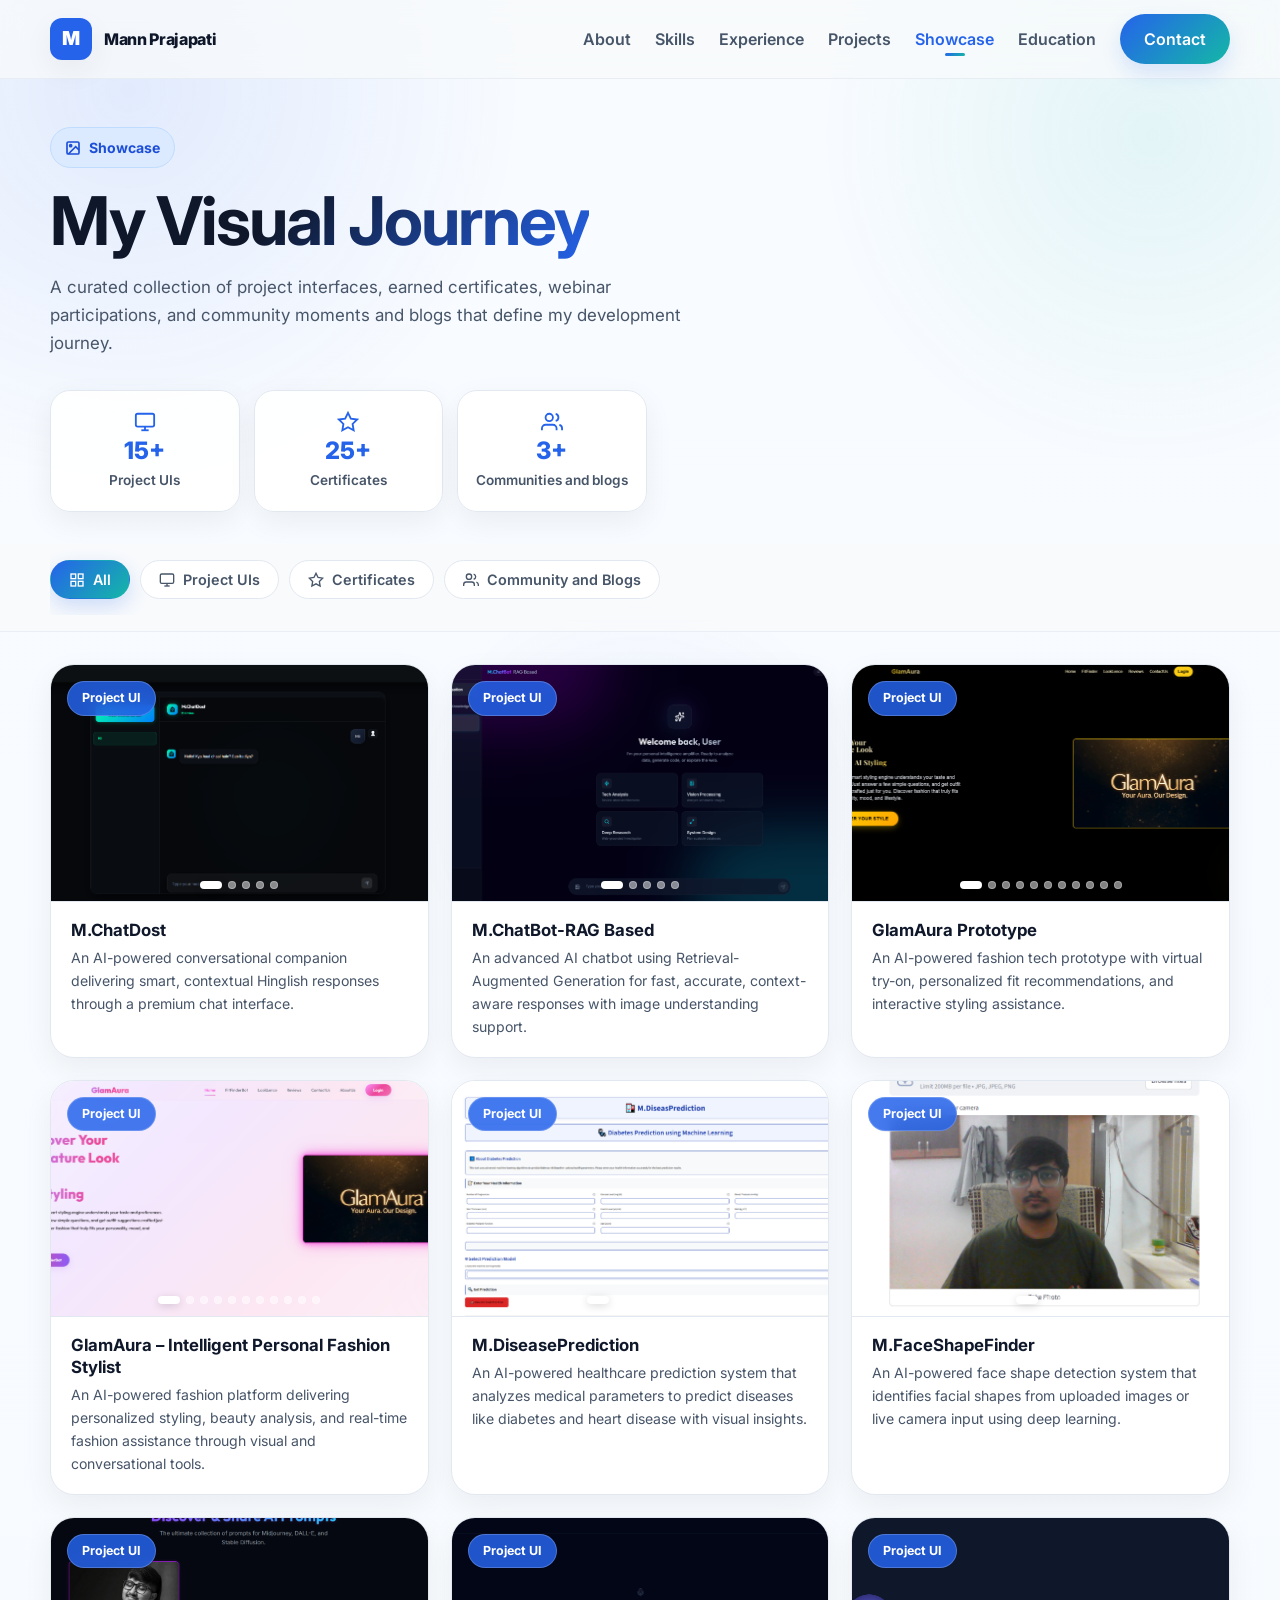
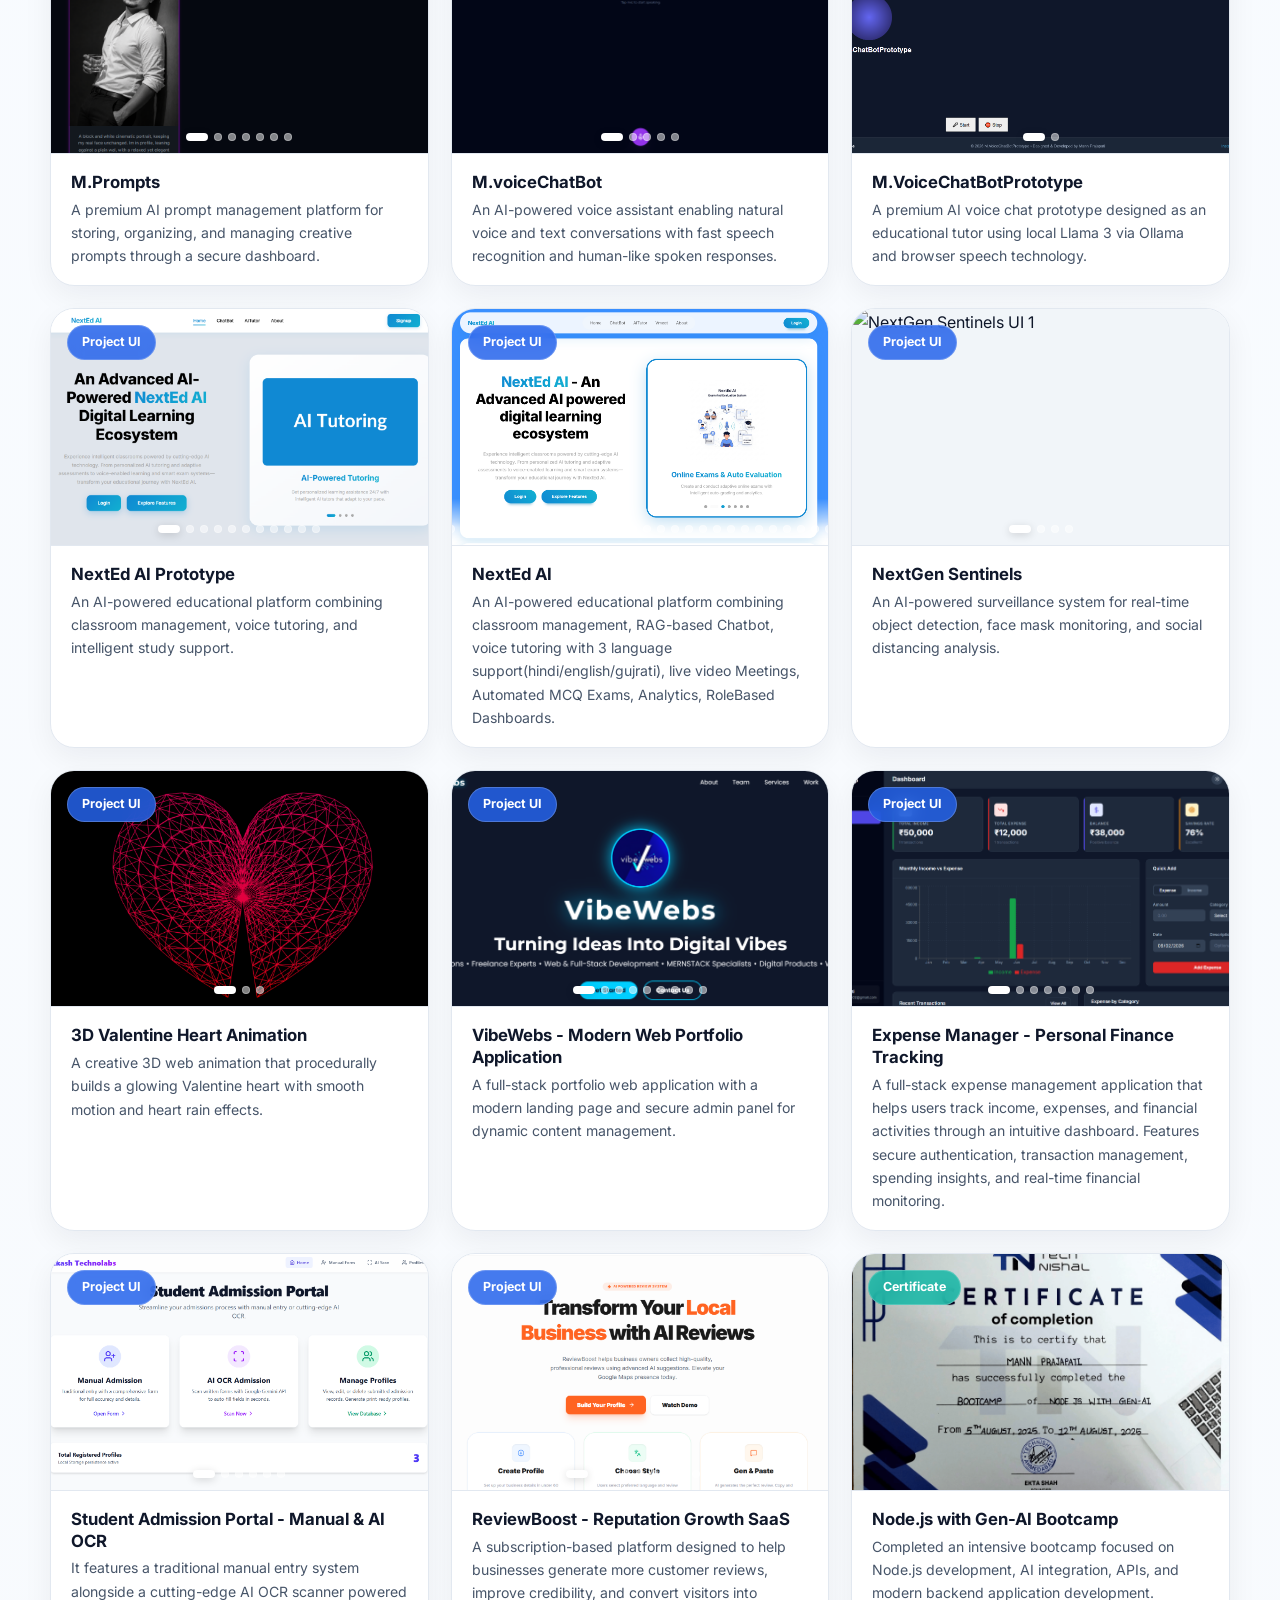
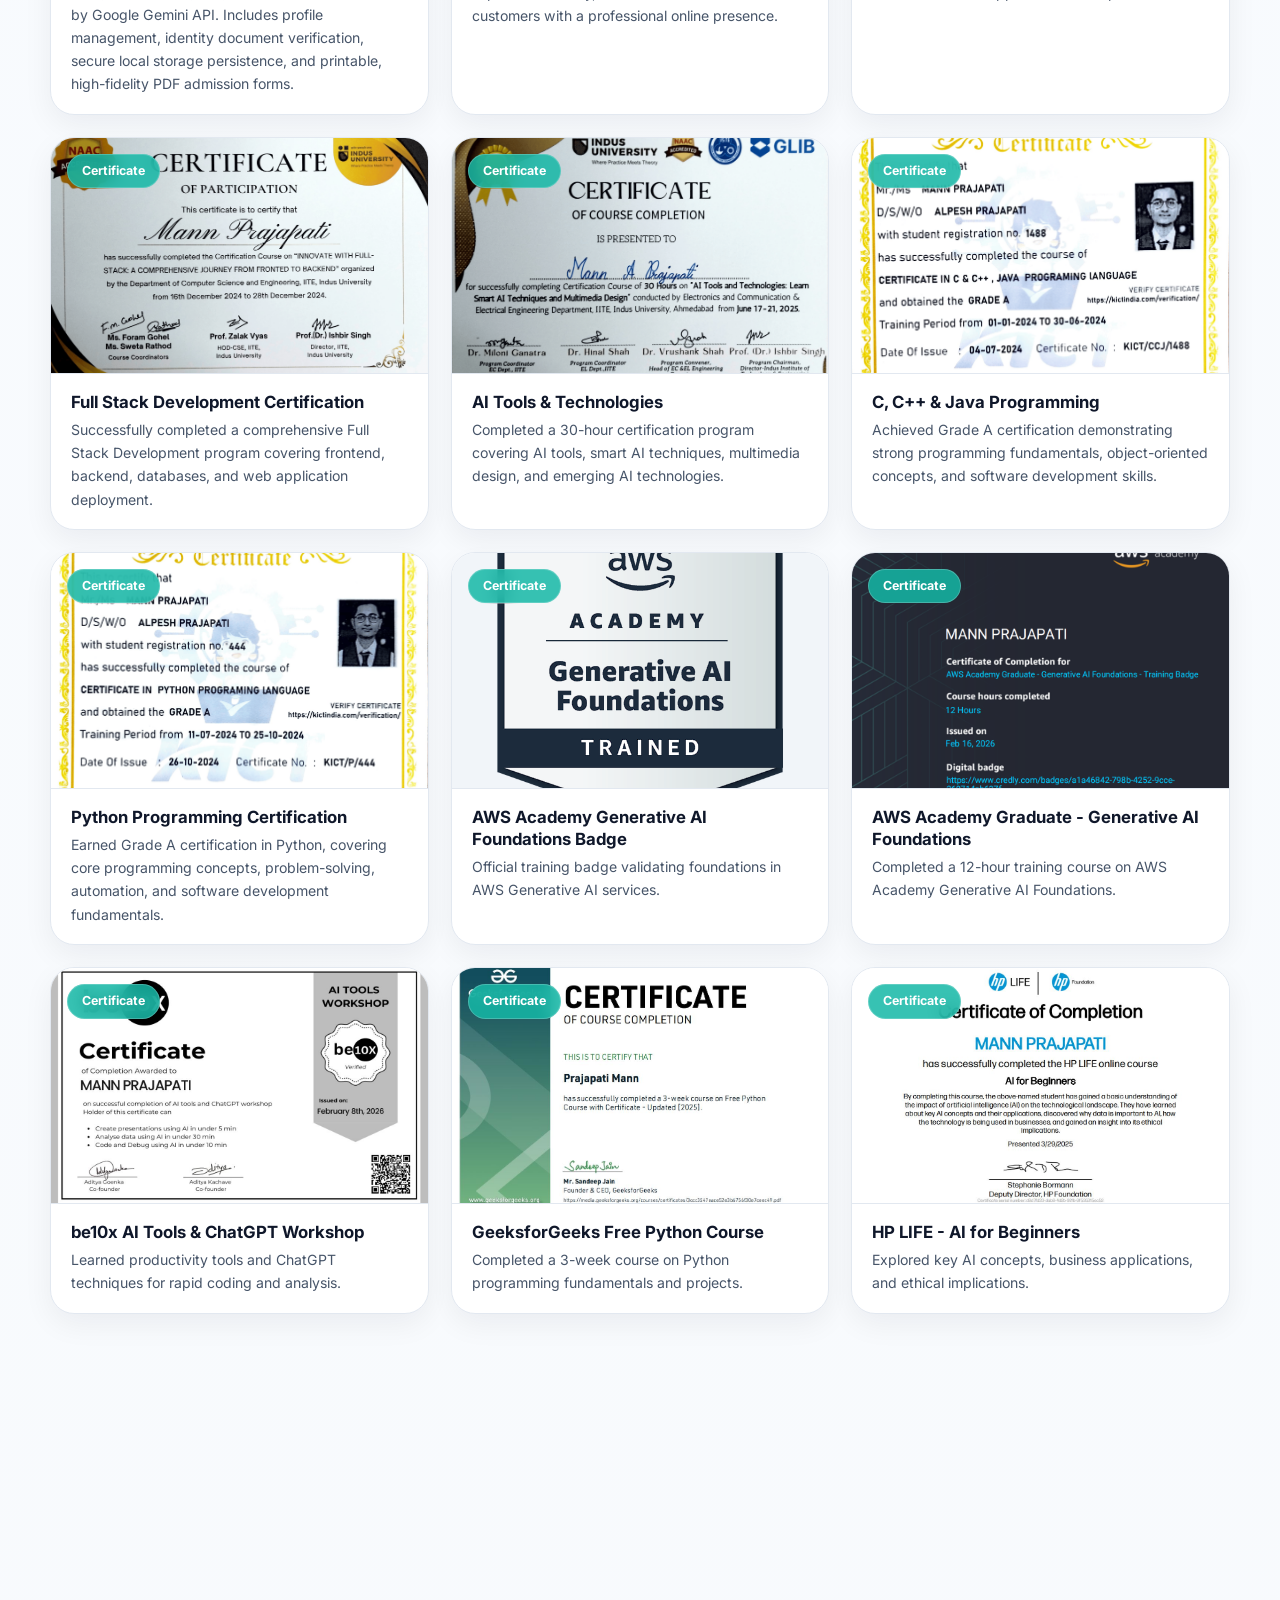
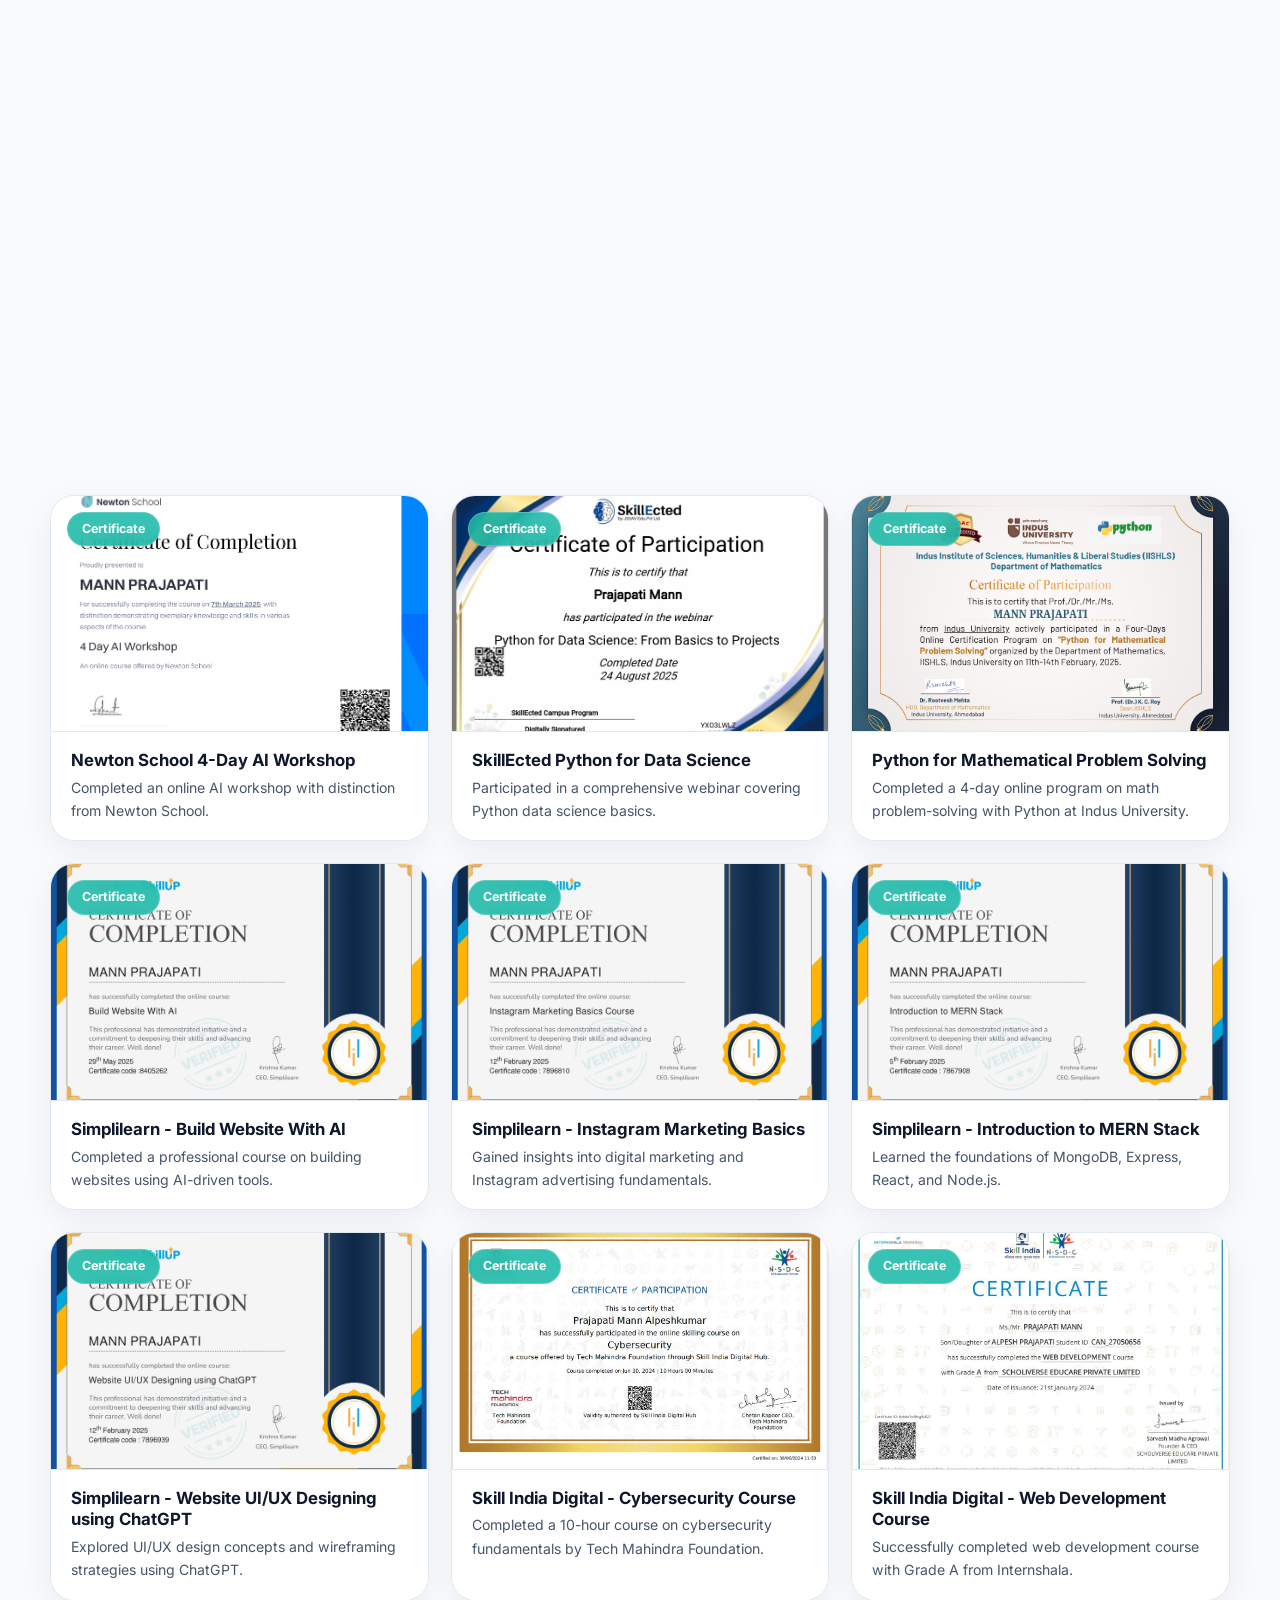
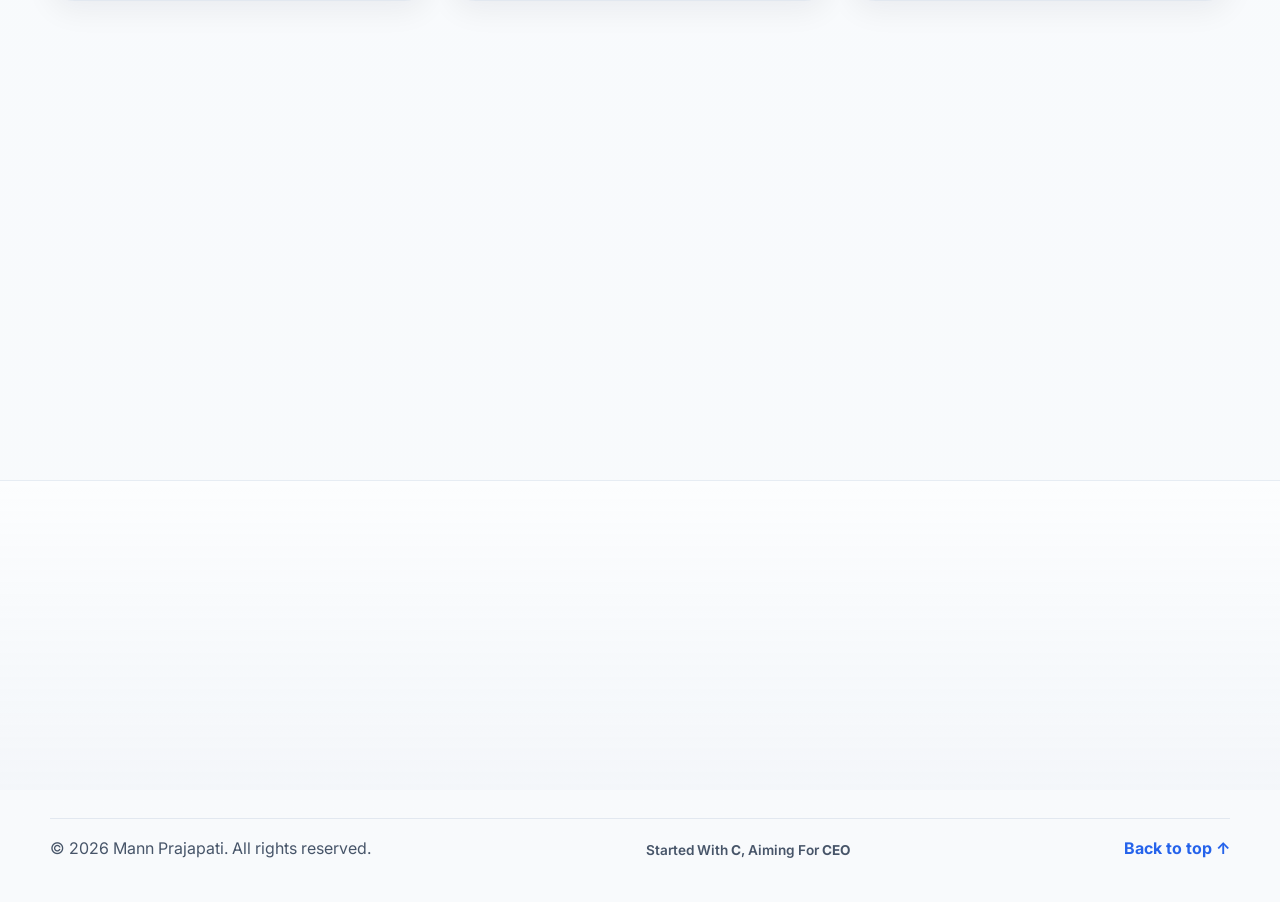
==== commit b8a0e604: "Updated Certificates." ====
--- a/showcase.html
+++ b/showcase.html
@@ -1,18 +1,22 @@
-<!DOCTYPE html>
+<!doctype html>
 <html lang="en">
+
 <head>
   <meta charset="UTF-8" />
   <meta name="viewport" content="width=device-width, initial-scale=1.0" />
   <title>Showcase | Mann Prajapati</title>
-  <link rel="icon" type="image/svg+xml" href="data:image/svg+xml,<svg xmlns='http://www.w3.org/2000/svg' viewBox='0 0 100 100'><rect width='100' height='100' rx='20' fill='%232563eb'/><text x='50' y='72' font-family='sans-serif' font-size='65' font-weight='800' fill='white' text-anchor='middle'>M</text></svg>">
-  <meta name="description" content="Showcase - Visual gallery of Mann Prajapati's project UIs, certificates, webinars, and community involvement and blogs." />
+  <link rel="icon" type="image/svg+xml"
+    href="data:image/svg+xml,<svg xmlns='http://www.w3.org/2000/svg' viewBox='0 0 100 100'><rect width='100' height='100' rx='20' fill='%232563eb'/><text x='50' y='72' font-family='sans-serif' font-size='65' font-weight='800' fill='white' text-anchor='middle'>M</text></svg>" />
+  <meta name="description"
+    content="Showcase - Visual gallery of Mann Prajapati's project UIs, certificates, webinars, and community involvement and blogs." />
   <meta name="theme-color" content="#2563eb" />
-  <link rel="preconnect" href="https://fonts.googleapis.com">
-  <link rel="preconnect" href="https://fonts.gstatic.com" crossorigin>
-  <link href="https://fonts.googleapis.com/css2?family=Inter:wght@400;500;600;700;800&display=swap" rel="stylesheet">
+  <link rel="preconnect" href="https://fonts.googleapis.com" />
+  <link rel="preconnect" href="https://fonts.gstatic.com" crossorigin />
+  <link href="https://fonts.googleapis.com/css2?family=Inter:wght@400;500;600;700;800&display=swap" rel="stylesheet" />
   <link rel="stylesheet" href="style.css" />
   <link rel="stylesheet" href="showcase.css" />
 </head>
+
 <body>
   <div class="site-bg"></div>
 
@@ -41,7 +45,6 @@
   </header>
 
   <main>
-
     <!-- Page Hero -->
     <section class="sc-hero section">
       <div class="container">
@@ -56,24 +59,38 @@
           </p>
           <h1>My <span class="text-gradient">Visual Journey</span></h1>
           <p class="sc-hero-desc">
-            A curated collection of project interfaces, earned certificates, webinar participations,
-            and community moments and blogs that define my development journey.
+            A curated collection of project interfaces, earned certificates,
+            webinar participations, and community moments and blogs that
+            define my development journey.
           </p>
 
           <div class="sc-hero-stats">
             <div class="sc-stat-card">
-              <svg width="22" height="22" viewBox="0 0 24 24" fill="none" stroke="currentColor" stroke-width="2"><rect x="2" y="3" width="20" height="14" rx="2" ry="2"></rect><line x1="8" y1="21" x2="16" y2="21"></line><line x1="12" y1="17" x2="12" y2="21"></line></svg>
+              <svg width="22" height="22" viewBox="0 0 24 24" fill="none" stroke="currentColor" stroke-width="2">
+                <rect x="2" y="3" width="20" height="14" rx="2" ry="2"></rect>
+                <line x1="8" y1="21" x2="16" y2="21"></line>
+                <line x1="12" y1="17" x2="12" y2="21"></line>
+              </svg>
               <strong>15+</strong>
               <span>Project UIs</span>
             </div>
             <div class="sc-stat-card">
-              <svg width="22" height="22" viewBox="0 0 24 24" fill="none" stroke="currentColor" stroke-width="2"><polygon points="12 2 15.09 8.26 22 9.27 17 14.14 18.18 21.02 12 17.77 5.82 21.02 7 14.14 2 9.27 8.91 8.26 12 2"></polygon></svg>
-              <strong>20+</strong>
+              <svg width="22" height="22" viewBox="0 0 24 24" fill="none" stroke="currentColor" stroke-width="2">
+                <polygon
+                  points="12 2 15.09 8.26 22 9.27 17 14.14 18.18 21.02 12 17.77 5.82 21.02 7 14.14 2 9.27 8.91 8.26 12 2">
+                </polygon>
+              </svg>
+              <strong>25+</strong>
               <span>Certificates</span>
             </div>
-            
+
             <div class="sc-stat-card">
-              <svg width="22" height="22" viewBox="0 0 24 24" fill="none" stroke="currentColor" stroke-width="2"><path d="M17 21v-2a4 4 0 0 0-4-4H5a4 4 0 0 0-4 4v2"></path><circle cx="9" cy="7" r="4"></circle><path d="M23 21v-2a4 4 0 0 0-3-3.87"></path><path d="M16 3.13a4 4 0 0 1 0 7.75"></path></svg>
+              <svg width="22" height="22" viewBox="0 0 24 24" fill="none" stroke="currentColor" stroke-width="2">
+                <path d="M17 21v-2a4 4 0 0 0-4-4H5a4 4 0 0 0-4 4v2"></path>
+                <circle cx="9" cy="7" r="4"></circle>
+                <path d="M23 21v-2a4 4 0 0 0-3-3.87"></path>
+                <path d="M16 3.13a4 4 0 0 1 0 7.75"></path>
+              </svg>
               <strong>3+</strong>
               <span>Communities and blogs</span>
             </div>
@@ -87,20 +104,38 @@
       <div class="container">
         <div class="sc-filter-bar reveal">
           <button class="sc-filter-btn active" data-filter="all">
-            <svg width="16" height="16" viewBox="0 0 24 24" fill="none" stroke="currentColor" stroke-width="2"><rect x="3" y="3" width="7" height="7"></rect><rect x="14" y="3" width="7" height="7"></rect><rect x="3" y="14" width="7" height="7"></rect><rect x="14" y="14" width="7" height="7"></rect></svg>
+            <svg width="16" height="16" viewBox="0 0 24 24" fill="none" stroke="currentColor" stroke-width="2">
+              <rect x="3" y="3" width="7" height="7"></rect>
+              <rect x="14" y="3" width="7" height="7"></rect>
+              <rect x="3" y="14" width="7" height="7"></rect>
+              <rect x="14" y="14" width="7" height="7"></rect>
+            </svg>
             All
           </button>
           <button class="sc-filter-btn" data-filter="project">
-            <svg width="16" height="16" viewBox="0 0 24 24" fill="none" stroke="currentColor" stroke-width="2"><rect x="2" y="3" width="20" height="14" rx="2" ry="2"></rect><line x1="8" y1="21" x2="16" y2="21"></line><line x1="12" y1="17" x2="12" y2="21"></line></svg>
+            <svg width="16" height="16" viewBox="0 0 24 24" fill="none" stroke="currentColor" stroke-width="2">
+              <rect x="2" y="3" width="20" height="14" rx="2" ry="2"></rect>
+              <line x1="8" y1="21" x2="16" y2="21"></line>
+              <line x1="12" y1="17" x2="12" y2="21"></line>
+            </svg>
             Project UIs
           </button>
           <button class="sc-filter-btn" data-filter="certificate">
-            <svg width="16" height="16" viewBox="0 0 24 24" fill="none" stroke="currentColor" stroke-width="2"><polygon points="12 2 15.09 8.26 22 9.27 17 14.14 18.18 21.02 12 17.77 5.82 21.02 7 14.14 2 9.27 8.91 8.26 12 2"></polygon></svg>
+            <svg width="16" height="16" viewBox="0 0 24 24" fill="none" stroke="currentColor" stroke-width="2">
+              <polygon
+                points="12 2 15.09 8.26 22 9.27 17 14.14 18.18 21.02 12 17.77 5.82 21.02 7 14.14 2 9.27 8.91 8.26 12 2">
+              </polygon>
+            </svg>
             Certificates
           </button>
-         
+
           <button class="sc-filter-btn" data-filter="community blogs">
-            <svg width="16" height="16" viewBox="0 0 24 24" fill="none" stroke="currentColor" stroke-width="2"><path d="M17 21v-2a4 4 0 0 0-4-4H5a4 4 0 0 0-4 4v2"></path><circle cx="9" cy="7" r="4"></circle><path d="M23 21v-2a4 4 0 0 0-3-3.87"></path><path d="M16 3.13a4 4 0 0 1 0 7.75"></path></svg>
+            <svg width="16" height="16" viewBox="0 0 24 24" fill="none" stroke="currentColor" stroke-width="2">
+              <path d="M17 21v-2a4 4 0 0 0-4-4H5a4 4 0 0 0-4 4v2"></path>
+              <circle cx="9" cy="7" r="4"></circle>
+              <path d="M23 21v-2a4 4 0 0 0-3-3.87"></path>
+              <path d="M16 3.13a4 4 0 0 1 0 7.75"></path>
+            </svg>
             Community and Blogs
           </button>
         </div>
@@ -111,7 +146,6 @@
     <section class="sc-gallery section">
       <div class="container">
         <div class="sc-gallery-grid" id="galleryGrid">
-
           <!-- ========================================= -->
           <!-- PROJECT UI CARDS (Slider inside each)     -->
           <!-- ========================================= -->
@@ -121,23 +155,41 @@
             <div class="sc-card-badge sc-badge-project">Project UI</div>
             <div class="sc-slider">
               <div class="sc-slider-track">
-                <div class="sc-slide"><img src="gallery/projects/chatdost-1.png" alt="M.ChatDost UI 1" loading="lazy" /></div>
-                <div class="sc-slide"><img src="gallery/projects/chatdost-2.png" alt="M.ChatDost UI 2" loading="lazy" /></div>
-                <div class="sc-slide"><img src="gallery/projects/chatdost-3.png" alt="M.ChatDost UI 3" loading="lazy" /></div>
-                <div class="sc-slide"><img src="gallery/projects/chatdost-4.png" alt="M.ChatDost UI 4" loading="lazy" /></div>
-                <div class="sc-slide"><img src="gallery/projects/chatdost-5.png" alt="M.ChatDost UI 5" loading="lazy" /></div>
+                <div class="sc-slide">
+                  <img src="gallery/projects/chatdost-1.png" alt="M.ChatDost UI 1" loading="lazy" />
+                </div>
+                <div class="sc-slide">
+                  <img src="gallery/projects/chatdost-2.png" alt="M.ChatDost UI 2" loading="lazy" />
+                </div>
+                <div class="sc-slide">
+                  <img src="gallery/projects/chatdost-3.png" alt="M.ChatDost UI 3" loading="lazy" />
+                </div>
+                <div class="sc-slide">
+                  <img src="gallery/projects/chatdost-4.png" alt="M.ChatDost UI 4" loading="lazy" />
+                </div>
+                <div class="sc-slide">
+                  <img src="gallery/projects/chatdost-5.png" alt="M.ChatDost UI 5" loading="lazy" />
+                </div>
               </div>
               <button class="sc-slider-arrow sc-arrow-left" aria-label="Previous">
-                <svg width="18" height="18" viewBox="0 0 24 24" fill="none" stroke="currentColor" stroke-width="2.5"><polyline points="15 18 9 12 15 6"></polyline></svg>
+                <svg width="18" height="18" viewBox="0 0 24 24" fill="none" stroke="currentColor" stroke-width="2.5">
+                  <polyline points="15 18 9 12 15 6"></polyline>
+                </svg>
               </button>
               <button class="sc-slider-arrow sc-arrow-right" aria-label="Next">
-                <svg width="18" height="18" viewBox="0 0 24 24" fill="none" stroke="currentColor" stroke-width="2.5"><polyline points="9 18 15 12 9 6"></polyline></svg>
+                <svg width="18" height="18" viewBox="0 0 24 24" fill="none" stroke="currentColor" stroke-width="2.5">
+                  <polyline points="9 18 15 12 9 6"></polyline>
+                </svg>
               </button>
               <div class="sc-slider-dots"></div>
             </div>
             <div class="sc-card-info">
               <h3>M.ChatDost</h3>
-              <p>An AI-powered conversational companion delivering smart, contextual Hinglish responses through a premium chat interface.</p>
+              <p>
+                An AI-powered conversational companion delivering smart,
+                contextual Hinglish responses through a premium chat
+                interface.
+              </p>
             </div>
           </article>
 
@@ -146,23 +198,41 @@
             <div class="sc-card-badge sc-badge-project">Project UI</div>
             <div class="sc-slider">
               <div class="sc-slider-track">
-                <div class="sc-slide"><img src="gallery/projects/rag-1.png" alt="RAG ChatBot UI 1" loading="lazy" /></div>
-                <div class="sc-slide"><img src="gallery/projects/rag-2.png" alt="RAG ChatBot UI 2" loading="lazy" /></div>
-                <div class="sc-slide"><img src="gallery/projects/rag-3.png" alt="RAG ChatBot UI 3" loading="lazy" /></div>
-                <div class="sc-slide"><img src="gallery/projects/rag-4.png" alt="RAG ChatBot UI 4" loading="lazy" /></div>
-                <div class="sc-slide"><img src="gallery/projects/rag-5.png" alt="RAG ChatBot UI 5" loading="lazy" /></div>
+                <div class="sc-slide">
+                  <img src="gallery/projects/rag-1.png" alt="RAG ChatBot UI 1" loading="lazy" />
+                </div>
+                <div class="sc-slide">
+                  <img src="gallery/projects/rag-2.png" alt="RAG ChatBot UI 2" loading="lazy" />
+                </div>
+                <div class="sc-slide">
+                  <img src="gallery/projects/rag-3.png" alt="RAG ChatBot UI 3" loading="lazy" />
+                </div>
+                <div class="sc-slide">
+                  <img src="gallery/projects/rag-4.png" alt="RAG ChatBot UI 4" loading="lazy" />
+                </div>
+                <div class="sc-slide">
+                  <img src="gallery/projects/rag-5.png" alt="RAG ChatBot UI 5" loading="lazy" />
+                </div>
               </div>
               <button class="sc-slider-arrow sc-arrow-left" aria-label="Previous">
-                <svg width="18" height="18" viewBox="0 0 24 24" fill="none" stroke="currentColor" stroke-width="2.5"><polyline points="15 18 9 12 15 6"></polyline></svg>
+                <svg width="18" height="18" viewBox="0 0 24 24" fill="none" stroke="currentColor" stroke-width="2.5">
+                  <polyline points="15 18 9 12 15 6"></polyline>
+                </svg>
               </button>
               <button class="sc-slider-arrow sc-arrow-right" aria-label="Next">
-                <svg width="18" height="18" viewBox="0 0 24 24" fill="none" stroke="currentColor" stroke-width="2.5"><polyline points="9 18 15 12 9 6"></polyline></svg>
+                <svg width="18" height="18" viewBox="0 0 24 24" fill="none" stroke="currentColor" stroke-width="2.5">
+                  <polyline points="9 18 15 12 9 6"></polyline>
+                </svg>
               </button>
               <div class="sc-slider-dots"></div>
             </div>
             <div class="sc-card-info">
               <h3>M.ChatBot-RAG Based</h3>
-              <p>An advanced AI chatbot using Retrieval-Augmented Generation for fast, accurate, context-aware responses with image understanding support.</p>
+              <p>
+                An advanced AI chatbot using Retrieval-Augmented Generation
+                for fast, accurate, context-aware responses with image
+                understanding support.
+              </p>
             </div>
           </article>
 
@@ -171,29 +241,59 @@
             <div class="sc-card-badge sc-badge-project">Project UI</div>
             <div class="sc-slider">
               <div class="sc-slider-track">
-                <div class="sc-slide"><img src="gallery/projects/glamaura-proto-1.png" alt="GlamAura Prototype UI 1" loading="lazy" /></div>
-                <div class="sc-slide"><img src="gallery/projects/glamaura-proto-2.png" alt="GlamAura Prototype UI 2" loading="lazy" /></div>
-                <div class="sc-slide"><img src="gallery/projects/glamaura-proto-3.png" alt="GlamAura Prototype UI 3" loading="lazy" /></div>
-                <div class="sc-slide"><img src="gallery/projects/glamaura-proto-4.png" alt="GlamAura Prototype UI 4" loading="lazy" /></div>
-                <div class="sc-slide"><img src="gallery/projects/glamaura-proto-5.png" alt="GlamAura Prototype UI 5" loading="lazy" /></div>
-                <div class="sc-slide"><img src="gallery/projects/glamaura-proto-6.png" alt="GlamAura Prototype UI 6" loading="lazy" /></div>
-                <div class="sc-slide"><img src="gallery/projects/glamaura-proto-7.png" alt="GlamAura Prototype UI 7" loading="lazy" /></div>
-                <div class="sc-slide"><img src="gallery/projects/glamaura-proto-8.png" alt="GlamAura Prototype UI 8" loading="lazy" /></div>
-                <div class="sc-slide"><img src="gallery/projects/glamaura-proto-9.png" alt="GlamAura Prototype UI 9" loading="lazy" /></div>
-                <div class="sc-slide"><img src="gallery/projects/glamaura-proto-10.png" alt="GlamAura Prototype UI 10" loading="lazy" /></div>
-                <div class="sc-slide"><img src="gallery/projects/glamaura-proto-11.png" alt="GlamAura Prototype UI 11" loading="lazy" /></div>
+                <div class="sc-slide">
+                  <img src="gallery/projects/glamaura-proto-1.png" alt="GlamAura Prototype UI 1" loading="lazy" />
+                </div>
+                <div class="sc-slide">
+                  <img src="gallery/projects/glamaura-proto-2.png" alt="GlamAura Prototype UI 2" loading="lazy" />
+                </div>
+                <div class="sc-slide">
+                  <img src="gallery/projects/glamaura-proto-3.png" alt="GlamAura Prototype UI 3" loading="lazy" />
+                </div>
+                <div class="sc-slide">
+                  <img src="gallery/projects/glamaura-proto-4.png" alt="GlamAura Prototype UI 4" loading="lazy" />
+                </div>
+                <div class="sc-slide">
+                  <img src="gallery/projects/glamaura-proto-5.png" alt="GlamAura Prototype UI 5" loading="lazy" />
+                </div>
+                <div class="sc-slide">
+                  <img src="gallery/projects/glamaura-proto-6.png" alt="GlamAura Prototype UI 6" loading="lazy" />
+                </div>
+                <div class="sc-slide">
+                  <img src="gallery/projects/glamaura-proto-7.png" alt="GlamAura Prototype UI 7" loading="lazy" />
+                </div>
+                <div class="sc-slide">
+                  <img src="gallery/projects/glamaura-proto-8.png" alt="GlamAura Prototype UI 8" loading="lazy" />
+                </div>
+                <div class="sc-slide">
+                  <img src="gallery/projects/glamaura-proto-9.png" alt="GlamAura Prototype UI 9" loading="lazy" />
+                </div>
+                <div class="sc-slide">
+                  <img src="gallery/projects/glamaura-proto-10.png" alt="GlamAura Prototype UI 10" loading="lazy" />
+                </div>
+                <div class="sc-slide">
+                  <img src="gallery/projects/glamaura-proto-11.png" alt="GlamAura Prototype UI 11" loading="lazy" />
+                </div>
               </div>
               <button class="sc-slider-arrow sc-arrow-left" aria-label="Previous">
-                <svg width="18" height="18" viewBox="0 0 24 24" fill="none" stroke="currentColor" stroke-width="2.5"><polyline points="15 18 9 12 15 6"></polyline></svg>
+                <svg width="18" height="18" viewBox="0 0 24 24" fill="none" stroke="currentColor" stroke-width="2.5">
+                  <polyline points="15 18 9 12 15 6"></polyline>
+                </svg>
               </button>
               <button class="sc-slider-arrow sc-arrow-right" aria-label="Next">
-                <svg width="18" height="18" viewBox="0 0 24 24" fill="none" stroke="currentColor" stroke-width="2.5"><polyline points="9 18 15 12 9 6"></polyline></svg>
+                <svg width="18" height="18" viewBox="0 0 24 24" fill="none" stroke="currentColor" stroke-width="2.5">
+                  <polyline points="9 18 15 12 9 6"></polyline>
+                </svg>
               </button>
               <div class="sc-slider-dots"></div>
             </div>
             <div class="sc-card-info">
               <h3>GlamAura Prototype</h3>
-              <p>An AI-powered fashion tech prototype with virtual try-on, personalized fit recommendations, and interactive styling assistance.</p>
+              <p>
+                An AI-powered fashion tech prototype with virtual try-on,
+                personalized fit recommendations, and interactive styling
+                assistance.
+              </p>
             </div>
           </article>
 
@@ -202,30 +302,60 @@
             <div class="sc-card-badge sc-badge-project">Project UI</div>
             <div class="sc-slider">
               <div class="sc-slider-track">
-                <div class="sc-slide"><img src="gallery/projects/glamaura-full-1.png" alt="GlamAura Full UI 1" loading="lazy" /></div>
-                <div class="sc-slide"><img src="gallery/projects/glamaura-full-2.png" alt="GlamAura Full UI 2" loading="lazy" /></div>
-                <div class="sc-slide"><img src="gallery/projects/glamaura-full-3.png" alt="GlamAura Full UI 3" loading="lazy" /></div>
-                <div class="sc-slide"><img src="gallery/projects/glamaura-full-4.png" alt="GlamAura Full UI 4" loading="lazy" /></div>
-                <div class="sc-slide"><img src="gallery/projects/glamaura-full-5.png" alt="GlamAura Full UI 5" loading="lazy" /></div>
-                <div class="sc-slide"><img src="gallery/projects/glamaura-full-6.png" alt="GlamAura Full UI 6" loading="lazy" /></div>
-                <div class="sc-slide"><img src="gallery/projects/glamaura-full-7.png" alt="GlamAura Full UI 7" loading="lazy" /></div>
-                <div class="sc-slide"><img src="gallery/projects/glamaura-full-8.png" alt="GlamAura Full UI 8" loading="lazy" /></div>
-                <div class="sc-slide"><img src="gallery/projects/glamaura-full-9.png" alt="GlamAura Full UI 9" loading="lazy" /></div>
-                <div class="sc-slide"><img src="gallery/projects/glamaura-full-10.png" alt="GlamAura Full UI 10" loading="lazy" /></div>
-                <div class="sc-slide"><img src="gallery/projects/glamaura-full-11.png" alt="GlamAura Full UI 11" loading="lazy" /></div>
+                <div class="sc-slide">
+                  <img src="gallery/projects/glamaura-full-1.png" alt="GlamAura Full UI 1" loading="lazy" />
+                </div>
+                <div class="sc-slide">
+                  <img src="gallery/projects/glamaura-full-2.png" alt="GlamAura Full UI 2" loading="lazy" />
+                </div>
+                <div class="sc-slide">
+                  <img src="gallery/projects/glamaura-full-3.png" alt="GlamAura Full UI 3" loading="lazy" />
+                </div>
+                <div class="sc-slide">
+                  <img src="gallery/projects/glamaura-full-4.png" alt="GlamAura Full UI 4" loading="lazy" />
+                </div>
+                <div class="sc-slide">
+                  <img src="gallery/projects/glamaura-full-5.png" alt="GlamAura Full UI 5" loading="lazy" />
+                </div>
+                <div class="sc-slide">
+                  <img src="gallery/projects/glamaura-full-6.png" alt="GlamAura Full UI 6" loading="lazy" />
+                </div>
+                <div class="sc-slide">
+                  <img src="gallery/projects/glamaura-full-7.png" alt="GlamAura Full UI 7" loading="lazy" />
+                </div>
+                <div class="sc-slide">
+                  <img src="gallery/projects/glamaura-full-8.png" alt="GlamAura Full UI 8" loading="lazy" />
+                </div>
+                <div class="sc-slide">
+                  <img src="gallery/projects/glamaura-full-9.png" alt="GlamAura Full UI 9" loading="lazy" />
+                </div>
+                <div class="sc-slide">
+                  <img src="gallery/projects/glamaura-full-10.png" alt="GlamAura Full UI 10" loading="lazy" />
+                </div>
+                <div class="sc-slide">
+                  <img src="gallery/projects/glamaura-full-11.png" alt="GlamAura Full UI 11" loading="lazy" />
+                </div>
                 <!-- <div class="sc-slide"><img src="gallery/projects/glamaura-full-12.png" alt="GlamAura Full UI 12" loading="lazy" /></div> -->
               </div>
               <button class="sc-slider-arrow sc-arrow-left" aria-label="Previous">
-                <svg width="18" height="18" viewBox="0 0 24 24" fill="none" stroke="currentColor" stroke-width="2.5"><polyline points="15 18 9 12 15 6"></polyline></svg>
+                <svg width="18" height="18" viewBox="0 0 24 24" fill="none" stroke="currentColor" stroke-width="2.5">
+                  <polyline points="15 18 9 12 15 6"></polyline>
+                </svg>
               </button>
               <button class="sc-slider-arrow sc-arrow-right" aria-label="Next">
-                <svg width="18" height="18" viewBox="0 0 24 24" fill="none" stroke="currentColor" stroke-width="2.5"><polyline points="9 18 15 12 9 6"></polyline></svg>
+                <svg width="18" height="18" viewBox="0 0 24 24" fill="none" stroke="currentColor" stroke-width="2.5">
+                  <polyline points="9 18 15 12 9 6"></polyline>
+                </svg>
               </button>
               <div class="sc-slider-dots"></div>
             </div>
             <div class="sc-card-info">
               <h3>GlamAura – Intelligent Personal Fashion Stylist</h3>
-              <p>An AI-powered fashion platform delivering personalized styling, beauty analysis, and real-time fashion assistance through visual and conversational tools.</p>
+              <p>
+                An AI-powered fashion platform delivering personalized
+                styling, beauty analysis, and real-time fashion assistance
+                through visual and conversational tools.
+              </p>
             </div>
           </article>
 
@@ -234,25 +364,47 @@
             <div class="sc-card-badge sc-badge-project">Project UI</div>
             <div class="sc-slider">
               <div class="sc-slider-track">
-                <div class="sc-slide"><img src="gallery/projects/dp-1.png" alt="DP UI 1" loading="lazy" /></div>
-                <div class="sc-slide"><img src="gallery/projects/dp-2.png" alt="DP UI 2" loading="lazy" /></div>
-                <div class="sc-slide"><img src="gallery/projects/dp-3.png" alt="DP UI 3" loading="lazy" /></div>
-                <div class="sc-slide"><img src="gallery/projects/dp-4.png" alt="DP UI 4" loading="lazy" /></div>
-                <div class="sc-slide"><img src="gallery/projects/dp-5.png" alt="DP UI 5" loading="lazy" /></div>
-                <div class="sc-slide"><img src="gallery/projects/dp-6.png" alt="DP UI 6" loading="lazy" /></div>
-                <div class="sc-slide"><img src="gallery/projects/dp-7.png" alt="DP UI 7" loading="lazy" /></div>
+                <div class="sc-slide">
+                  <img src="gallery/projects/dp-1.png" alt="DP UI 1" loading="lazy" />
+                </div>
+                <div class="sc-slide">
+                  <img src="gallery/projects/dp-2.png" alt="DP UI 2" loading="lazy" />
+                </div>
+                <div class="sc-slide">
+                  <img src="gallery/projects/dp-3.png" alt="DP UI 3" loading="lazy" />
+                </div>
+                <div class="sc-slide">
+                  <img src="gallery/projects/dp-4.png" alt="DP UI 4" loading="lazy" />
+                </div>
+                <div class="sc-slide">
+                  <img src="gallery/projects/dp-5.png" alt="DP UI 5" loading="lazy" />
+                </div>
+                <div class="sc-slide">
+                  <img src="gallery/projects/dp-6.png" alt="DP UI 6" loading="lazy" />
+                </div>
+                <div class="sc-slide">
+                  <img src="gallery/projects/dp-7.png" alt="DP UI 7" loading="lazy" />
+                </div>
               </div>
               <button class="sc-slider-arrow sc-arrow-left" aria-label="Previous">
-                <svg width="18" height="18" viewBox="0 0 24 24" fill="none" stroke="currentColor" stroke-width="2.5"><polyline points="15 18 9 12 15 6"></polyline></svg>
+                <svg width="18" height="18" viewBox="0 0 24 24" fill="none" stroke="currentColor" stroke-width="2.5">
+                  <polyline points="15 18 9 12 15 6"></polyline>
+                </svg>
               </button>
               <button class="sc-slider-arrow sc-arrow-right" aria-label="Next">
-                <svg width="18" height="18" viewBox="0 0 24 24" fill="none" stroke="currentColor" stroke-width="2.5"><polyline points="9 18 15 12 9 6"></polyline></svg>
+                <svg width="18" height="18" viewBox="0 0 24 24" fill="none" stroke="currentColor" stroke-width="2.5">
+                  <polyline points="9 18 15 12 9 6"></polyline>
+                </svg>
               </button>
               <div class="sc-slider-dots"></div>
             </div>
             <div class="sc-card-info">
               <h3>M.DiseasePrediction</h3>
-              <p>An AI-powered healthcare prediction system that analyzes medical parameters to predict diseases like diabetes and heart disease with visual insights.</p>
+              <p>
+                An AI-powered healthcare prediction system that analyzes
+                medical parameters to predict diseases like diabetes and heart
+                disease with visual insights.
+              </p>
             </div>
           </article>
 
@@ -261,23 +413,37 @@
             <div class="sc-card-badge sc-badge-project">Project UI</div>
             <div class="sc-slider">
               <div class="sc-slider-track">
-                <div class="sc-slide"><img src="gallery/projects/fsf-1.png" alt="M.FaceShapeFinder UI 1" loading="lazy" /></div>
-                <div class="sc-slide"><img src="gallery/projects/fsf-2.png" alt="M.FaceShapeFinder UI 2" loading="lazy" /></div>
-                <div class="sc-slide"><img src="gallery/projects/fsf-3.png" alt="M.FaceShapeFinder UI 3" loading="lazy" /></div>
+                <div class="sc-slide">
+                  <img src="gallery/projects/fsf-1.png" alt="M.FaceShapeFinder UI 1" loading="lazy" />
+                </div>
+                <div class="sc-slide">
+                  <img src="gallery/projects/fsf-2.png" alt="M.FaceShapeFinder UI 2" loading="lazy" />
+                </div>
+                <div class="sc-slide">
+                  <img src="gallery/projects/fsf-3.png" alt="M.FaceShapeFinder UI 3" loading="lazy" />
+                </div>
                 <!-- <div class="sc-slide"><img src="gallery/projects/fsf-4.png" alt="M.FaceShapeFinder UI 4" loading="lazy" /></div>
                 <div class="sc-slide"><img src="gallery/projects/fsf-5.png" alt="M.FaceShapeFinder UI 5" loading="lazy" /></div> -->
               </div>
               <button class="sc-slider-arrow sc-arrow-left" aria-label="Previous">
-                <svg width="18" height="18" viewBox="0 0 24 24" fill="none" stroke="currentColor" stroke-width="2.5"><polyline points="15 18 9 12 15 6"></polyline></svg>
+                <svg width="18" height="18" viewBox="0 0 24 24" fill="none" stroke="currentColor" stroke-width="2.5">
+                  <polyline points="15 18 9 12 15 6"></polyline>
+                </svg>
               </button>
               <button class="sc-slider-arrow sc-arrow-right" aria-label="Next">
-                <svg width="18" height="18" viewBox="0 0 24 24" fill="none" stroke="currentColor" stroke-width="2.5"><polyline points="9 18 15 12 9 6"></polyline></svg>
+                <svg width="18" height="18" viewBox="0 0 24 24" fill="none" stroke="currentColor" stroke-width="2.5">
+                  <polyline points="9 18 15 12 9 6"></polyline>
+                </svg>
               </button>
               <div class="sc-slider-dots"></div>
             </div>
             <div class="sc-card-info">
               <h3>M.FaceShapeFinder</h3>
-              <p>An AI-powered face shape detection system that identifies facial shapes from uploaded images or live camera input using deep learning.</p>
+              <p>
+                An AI-powered face shape detection system that identifies
+                facial shapes from uploaded images or live camera input using
+                deep learning.
+              </p>
             </div>
           </article>
 
@@ -286,25 +452,47 @@
             <div class="sc-card-badge sc-badge-project">Project UI</div>
             <div class="sc-slider">
               <div class="sc-slider-track">
-                <div class="sc-slide"><img src="gallery/projects/prompts-1.png" alt="M.Prompts UI 1" loading="lazy" /></div>
-                <div class="sc-slide"><img src="gallery/projects/prompts-2.png" alt="M.Prompts UI 2" loading="lazy" /></div>
-                <div class="sc-slide"><img src="gallery/projects/prompts-3.png" alt="M.Prompts UI 3" loading="lazy" /></div>
-                <div class="sc-slide"><img src="gallery/projects/prompts-4.png" alt="M.Prompts UI 4" loading="lazy" /></div>
-                <div class="sc-slide"><img src="gallery/projects/prompts-5.png" alt="M.Prompts UI 5" loading="lazy" /></div>
-                <div class="sc-slide"><img src="gallery/projects/prompts-6.png" alt="M.Prompts UI 6" loading="lazy" /></div>
-                <div class="sc-slide"><img src="gallery/projects/prompts-7.png" alt="M.Prompts UI 7" loading="lazy" /></div>
+                <div class="sc-slide">
+                  <img src="gallery/projects/prompts-1.png" alt="M.Prompts UI 1" loading="lazy" />
+                </div>
+                <div class="sc-slide">
+                  <img src="gallery/projects/prompts-2.png" alt="M.Prompts UI 2" loading="lazy" />
+                </div>
+                <div class="sc-slide">
+                  <img src="gallery/projects/prompts-3.png" alt="M.Prompts UI 3" loading="lazy" />
+                </div>
+                <div class="sc-slide">
+                  <img src="gallery/projects/prompts-4.png" alt="M.Prompts UI 4" loading="lazy" />
+                </div>
+                <div class="sc-slide">
+                  <img src="gallery/projects/prompts-5.png" alt="M.Prompts UI 5" loading="lazy" />
+                </div>
+                <div class="sc-slide">
+                  <img src="gallery/projects/prompts-6.png" alt="M.Prompts UI 6" loading="lazy" />
+                </div>
+                <div class="sc-slide">
+                  <img src="gallery/projects/prompts-7.png" alt="M.Prompts UI 7" loading="lazy" />
+                </div>
               </div>
               <button class="sc-slider-arrow sc-arrow-left" aria-label="Previous">
-                <svg width="18" height="18" viewBox="0 0 24 24" fill="none" stroke="currentColor" stroke-width="2.5"><polyline points="15 18 9 12 15 6"></polyline></svg>
+                <svg width="18" height="18" viewBox="0 0 24 24" fill="none" stroke="currentColor" stroke-width="2.5">
+                  <polyline points="15 18 9 12 15 6"></polyline>
+                </svg>
               </button>
               <button class="sc-slider-arrow sc-arrow-right" aria-label="Next">
-                <svg width="18" height="18" viewBox="0 0 24 24" fill="none" stroke="currentColor" stroke-width="2.5"><polyline points="9 18 15 12 9 6"></polyline></svg>
+                <svg width="18" height="18" viewBox="0 0 24 24" fill="none" stroke="currentColor" stroke-width="2.5">
+                  <polyline points="9 18 15 12 9 6"></polyline>
+                </svg>
               </button>
               <div class="sc-slider-dots"></div>
             </div>
             <div class="sc-card-info">
               <h3>M.Prompts</h3>
-              <p>A premium AI prompt management platform for storing, organizing, and managing creative prompts through a secure dashboard.</p>
+              <p>
+                A premium AI prompt management platform for storing,
+                organizing, and managing creative prompts through a secure
+                dashboard.
+              </p>
             </div>
           </article>
 
@@ -313,23 +501,41 @@
             <div class="sc-card-badge sc-badge-project">Project UI</div>
             <div class="sc-slider">
               <div class="sc-slider-track">
-                <div class="sc-slide"><img src="gallery/projects/voicechat-1.png" alt="M.VoiceChatBot UI 1" loading="lazy" /></div>
-                <div class="sc-slide"><img src="gallery/projects/voicechat-2.png" alt="M.VoiceChatBot UI 2" loading="lazy" /></div>
-                <div class="sc-slide"><img src="gallery/projects/voicechat-3.png" alt="M.VoiceChatBot UI 3" loading="lazy" /></div>
-                <div class="sc-slide"><img src="gallery/projects/voicechat-4.png" alt="M.VoiceChatBot UI 4" loading="lazy" /></div>
-                <div class="sc-slide"><img src="gallery/projects/voicechat-5.png" alt="M.VoiceChatBot UI 5" loading="lazy" /></div>
+                <div class="sc-slide">
+                  <img src="gallery/projects/voicechat-1.png" alt="M.VoiceChatBot UI 1" loading="lazy" />
+                </div>
+                <div class="sc-slide">
+                  <img src="gallery/projects/voicechat-2.png" alt="M.VoiceChatBot UI 2" loading="lazy" />
+                </div>
+                <div class="sc-slide">
+                  <img src="gallery/projects/voicechat-3.png" alt="M.VoiceChatBot UI 3" loading="lazy" />
+                </div>
+                <div class="sc-slide">
+                  <img src="gallery/projects/voicechat-4.png" alt="M.VoiceChatBot UI 4" loading="lazy" />
+                </div>
+                <div class="sc-slide">
+                  <img src="gallery/projects/voicechat-5.png" alt="M.VoiceChatBot UI 5" loading="lazy" />
+                </div>
               </div>
               <button class="sc-slider-arrow sc-arrow-left" aria-label="Previous">
-                <svg width="18" height="18" viewBox="0 0 24 24" fill="none" stroke="currentColor" stroke-width="2.5"><polyline points="15 18 9 12 15 6"></polyline></svg>
+                <svg width="18" height="18" viewBox="0 0 24 24" fill="none" stroke="currentColor" stroke-width="2.5">
+                  <polyline points="15 18 9 12 15 6"></polyline>
+                </svg>
               </button>
               <button class="sc-slider-arrow sc-arrow-right" aria-label="Next">
-                <svg width="18" height="18" viewBox="0 0 24 24" fill="none" stroke="currentColor" stroke-width="2.5"><polyline points="9 18 15 12 9 6"></polyline></svg>
+                <svg width="18" height="18" viewBox="0 0 24 24" fill="none" stroke="currentColor" stroke-width="2.5">
+                  <polyline points="9 18 15 12 9 6"></polyline>
+                </svg>
               </button>
               <div class="sc-slider-dots"></div>
             </div>
             <div class="sc-card-info">
               <h3>M.voiceChatBot</h3>
-              <p>An AI-powered voice assistant enabling natural voice and text conversations with fast speech recognition and human-like spoken responses.</p>
+              <p>
+                An AI-powered voice assistant enabling natural voice and text
+                conversations with fast speech recognition and human-like
+                spoken responses.
+              </p>
             </div>
           </article>
 
@@ -338,20 +544,32 @@
             <div class="sc-card-badge sc-badge-project">Project UI</div>
             <div class="sc-slider">
               <div class="sc-slider-track">
-                <div class="sc-slide"><img src="gallery/projects/voicechatbot-1.png" alt="M.VoiceChatBotPrototype UI 1" loading="lazy" /></div>
-                <div class="sc-slide"><img src="gallery/projects/voicechatbot-2.png" alt="M.VoiceChatBotPrototype UI 2" loading="lazy" /></div>
+                <div class="sc-slide">
+                  <img src="gallery/projects/voicechatbot-1.png" alt="M.VoiceChatBotPrototype UI 1" loading="lazy" />
+                </div>
+                <div class="sc-slide">
+                  <img src="gallery/projects/voicechatbot-2.png" alt="M.VoiceChatBotPrototype UI 2" loading="lazy" />
+                </div>
               </div>
               <button class="sc-slider-arrow sc-arrow-left" aria-label="Previous">
-                <svg width="18" height="18" viewBox="0 0 24 24" fill="none" stroke="currentColor" stroke-width="2.5"><polyline points="15 18 9 12 15 6"></polyline></svg>
+                <svg width="18" height="18" viewBox="0 0 24 24" fill="none" stroke="currentColor" stroke-width="2.5">
+                  <polyline points="15 18 9 12 15 6"></polyline>
+                </svg>
               </button>
               <button class="sc-slider-arrow sc-arrow-right" aria-label="Next">
-                <svg width="18" height="18" viewBox="0 0 24 24" fill="none" stroke="currentColor" stroke-width="2.5"><polyline points="9 18 15 12 9 6"></polyline></svg>
+                <svg width="18" height="18" viewBox="0 0 24 24" fill="none" stroke="currentColor" stroke-width="2.5">
+                  <polyline points="9 18 15 12 9 6"></polyline>
+                </svg>
               </button>
               <div class="sc-slider-dots"></div>
             </div>
             <div class="sc-card-info">
               <h3>M.VoiceChatBotPrototype</h3>
-              <p>A premium AI voice chat prototype designed as an educational tutor using local Llama 3 via Ollama and browser speech technology.</p>
+              <p>
+                A premium AI voice chat prototype designed as an educational
+                tutor using local Llama 3 via Ollama and browser speech
+                technology.
+              </p>
             </div>
           </article>
 
@@ -360,29 +578,58 @@
             <div class="sc-card-badge sc-badge-project">Project UI</div>
             <div class="sc-slider">
               <div class="sc-slider-track">
-                <div class="sc-slide"><img src="gallery/projects/nexted-ai-1.png" alt="NextEd AI Prototype UI 1" loading="lazy" /></div>
-                <div class="sc-slide"><img src="gallery/projects/nexted-ai-2.png" alt="NextEd AI Prototype UI 2" loading="lazy" /></div>
-                <div class="sc-slide"><img src="gallery/projects/nexted-ai-3.png" alt="NextEd AI Prototype UI 3" loading="lazy" /></div>
-                <div class="sc-slide"><img src="gallery/projects/nexted-ai-4.png" alt="NextEd AI Prototype UI 4" loading="lazy" /></div>
-                <div class="sc-slide"><img src="gallery/projects/nexted-ai-5.png" alt="NextEd AI Prototype UI 5" loading="lazy" /></div>
-                <div class="sc-slide"><img src="gallery/projects/nexted-ai-6.png" alt="NextEd AI Prototype UI 6" loading="lazy" /></div>
-                <div class="sc-slide"><img src="gallery/projects/nexted-ai-7.png" alt="NextEd AI Prototype UI 7" loading="lazy" /></div>
-                <div class="sc-slide"><img src="gallery/projects/nexted-ai-8.png" alt="NextEd AI Prototype UI 8" loading="lazy" /></div>
-                <div class="sc-slide"><img src="gallery/projects/nexted-ai-9.png" alt="NextEd AI Prototype UI 9" loading="lazy" /></div>
-                <div class="sc-slide"><img src="gallery/projects/nexted-ai-10.png" alt="NextEd AI Prototype UI 10" loading="lazy" /></div>
-                <div class="sc-slide"><img src="gallery/projects/nexted-ai-11.png" alt="NextEd AI Prototype UI 11" loading="lazy" /></div>
+                <div class="sc-slide">
+                  <img src="gallery/projects/nexted-ai-1.png" alt="NextEd AI Prototype UI 1" loading="lazy" />
+                </div>
+                <div class="sc-slide">
+                  <img src="gallery/projects/nexted-ai-2.png" alt="NextEd AI Prototype UI 2" loading="lazy" />
+                </div>
+                <div class="sc-slide">
+                  <img src="gallery/projects/nexted-ai-3.png" alt="NextEd AI Prototype UI 3" loading="lazy" />
+                </div>
+                <div class="sc-slide">
+                  <img src="gallery/projects/nexted-ai-4.png" alt="NextEd AI Prototype UI 4" loading="lazy" />
+                </div>
+                <div class="sc-slide">
+                  <img src="gallery/projects/nexted-ai-5.png" alt="NextEd AI Prototype UI 5" loading="lazy" />
+                </div>
+                <div class="sc-slide">
+                  <img src="gallery/projects/nexted-ai-6.png" alt="NextEd AI Prototype UI 6" loading="lazy" />
+                </div>
+                <div class="sc-slide">
+                  <img src="gallery/projects/nexted-ai-7.png" alt="NextEd AI Prototype UI 7" loading="lazy" />
+                </div>
+                <div class="sc-slide">
+                  <img src="gallery/projects/nexted-ai-8.png" alt="NextEd AI Prototype UI 8" loading="lazy" />
+                </div>
+                <div class="sc-slide">
+                  <img src="gallery/projects/nexted-ai-9.png" alt="NextEd AI Prototype UI 9" loading="lazy" />
+                </div>
+                <div class="sc-slide">
+                  <img src="gallery/projects/nexted-ai-10.png" alt="NextEd AI Prototype UI 10" loading="lazy" />
+                </div>
+                <div class="sc-slide">
+                  <img src="gallery/projects/nexted-ai-11.png" alt="NextEd AI Prototype UI 11" loading="lazy" />
+                </div>
               </div>
               <button class="sc-slider-arrow sc-arrow-left" aria-label="Previous">
-                <svg width="18" height="18" viewBox="0 0 24 24" fill="none" stroke="currentColor" stroke-width="2.5"><polyline points="15 18 9 12 15 6"></polyline></svg>
+                <svg width="18" height="18" viewBox="0 0 24 24" fill="none" stroke="currentColor" stroke-width="2.5">
+                  <polyline points="15 18 9 12 15 6"></polyline>
+                </svg>
               </button>
               <button class="sc-slider-arrow sc-arrow-right" aria-label="Next">
-                <svg width="18" height="18" viewBox="0 0 24 24" fill="none" stroke="currentColor" stroke-width="2.5"><polyline points="9 18 15 12 9 6"></polyline></svg>
+                <svg width="18" height="18" viewBox="0 0 24 24" fill="none" stroke="currentColor" stroke-width="2.5">
+                  <polyline points="9 18 15 12 9 6"></polyline>
+                </svg>
               </button>
               <div class="sc-slider-dots"></div>
             </div>
             <div class="sc-card-info">
               <h3>NextEd AI Prototype</h3>
-              <p>An AI-powered educational platform combining classroom management, voice tutoring, and intelligent study support.</p>
+              <p>
+                An AI-powered educational platform combining classroom
+                management, voice tutoring, and intelligent study support.
+              </p>
             </div>
           </article>
 
@@ -391,51 +638,126 @@
             <div class="sc-card-badge sc-badge-project">Project UI</div>
             <div class="sc-slider">
               <div class="sc-slider-track">
-                <div class="sc-slide"><img src="gallery/projects/nextedai-1.png" alt="NextEd AI UI 1" loading="lazy" /></div>
-                <div class="sc-slide"><img src="gallery/projects/nextedai-2.png" alt="NextEd AI UI 2" loading="lazy" /></div>
-                <div class="sc-slide"><img src="gallery/projects/nextedai-3.png" alt="NextEd AI UI 3" loading="lazy" /></div>
-                <div class="sc-slide"><img src="gallery/projects/nextedai-4.png" alt="NextEd AI UI 4" loading="lazy" /></div>
-                <div class="sc-slide"><img src="gallery/projects/nextedai-5.png" alt="NextEd AI UI 5" loading="lazy" /></div>
-                <div class="sc-slide"><img src="gallery/projects/nextedai-6.png" alt="NextEd AI UI 6" loading="lazy" /></div>
-                <div class="sc-slide"><img src="gallery/projects/nextedai-7.png" alt="NextEd AI UI 7" loading="lazy" /></div>
-                <div class="sc-slide"><img src="gallery/projects/nextedai-8.png" alt="NextEd AI UI 8" loading="lazy" /></div>
-                <div class="sc-slide"><img src="gallery/projects/nextedai-9.png" alt="NextEd AI UI 9" loading="lazy" /></div>
-                <div class="sc-slide"><img src="gallery/projects/nextedai-10.png" alt="NextEd AI UI 10" loading="lazy" /></div>
-                <div class="sc-slide"><img src="gallery/projects/nextedai-11.png" alt="NextEd AI UI 11" loading="lazy" /></div>
-                <div class="sc-slide"><img src="gallery/projects/nextedai-12.png" alt="NextEd AI UI 12" loading="lazy" /></div>
-                <div class="sc-slide"><img src="gallery/projects/nextedai-13.png" alt="NextEd AI UI 13" loading="lazy" /></div>
-                <div class="sc-slide"><img src="gallery/projects/nextedai-14.png" alt="NextEd AI UI 14" loading="lazy" /></div>
-                <div class="sc-slide"><img src="gallery/projects/nextedai-15.png" alt="NextEd AI UI 15" loading="lazy" /></div>
-                <div class="sc-slide"><img src="gallery/projects/nextedai-16.png" alt="NextEd AI UI 16" loading="lazy" /></div>
-                <div class="sc-slide"><img src="gallery/projects/nextedai-17.png" alt="NextEd AI UI 17" loading="lazy" /></div>
-                <div class="sc-slide"><img src="gallery/projects/nextedai-18.png" alt="NextEd AI UI 18" loading="lazy" /></div>
-                <div class="sc-slide"><img src="gallery/projects/nextedai-19.png" alt="NextEd AI UI 19" loading="lazy" /></div>
-                <div class="sc-slide"><img src="gallery/projects/nextedai-20.png" alt="NextEd AI UI 20" loading="lazy" /></div>
-                <div class="sc-slide"><img src="gallery/projects/nextedai-21.png" alt="NextEd AI UI 21" loading="lazy" /></div>
-                <div class="sc-slide"><img src="gallery/projects/nextedai-22.png" alt="NextEd AI UI 22" loading="lazy" /></div>
-                <div class="sc-slide"><img src="gallery/projects/nextedai-23.png" alt="NextEd AI UI 23" loading="lazy" /></div>
-                <div class="sc-slide"><img src="gallery/projects/nextedai-24.png" alt="NextEd AI UI 24" loading="lazy" /></div>
-                <div class="sc-slide"><img src="gallery/projects/nextedai-25.png" alt="NextEd AI UI 25" loading="lazy" /></div>
-                <div class="sc-slide"><img src="gallery/projects/nextedai-26.png" alt="NextEd AI UI 26" loading="lazy" /></div>
-                <div class="sc-slide"><img src="gallery/projects/nextedai-27.png" alt="NextEd AI UI 27" loading="lazy" /></div>
-                <div class="sc-slide"><img src="gallery/projects/nextedai-28.png" alt="NextEd AI UI 28" loading="lazy" /></div>
-                <div class="sc-slide"><img src="gallery/projects/nextedai-29.png" alt="NextEd AI UI 29" loading="lazy" /></div>
-                <div class="sc-slide"><img src="gallery/projects/nextedai-30.png" alt="NextEd AI UI 30" loading="lazy" /></div>
-                <div class="sc-slide"><img src="gallery/projects/nextedai-31.png" alt="NextEd AI UI 31" loading="lazy" /></div>
-                <div class="sc-slide"><img src="gallery/projects/nextedai-32.png" alt="NextEd AI UI 32" loading="lazy" /></div>
-                <div class="sc-slide"><img src="gallery/projects/nextedai-33.png" alt="NextEd AI UI 33" loading="lazy" /></div>
+                <div class="sc-slide">
+                  <img src="gallery/projects/nextedai-1.png" alt="NextEd AI UI 1" loading="lazy" />
+                </div>
+                <div class="sc-slide">
+                  <img src="gallery/projects/nextedai-2.png" alt="NextEd AI UI 2" loading="lazy" />
+                </div>
+                <div class="sc-slide">
+                  <img src="gallery/projects/nextedai-3.png" alt="NextEd AI UI 3" loading="lazy" />
+                </div>
+                <div class="sc-slide">
+                  <img src="gallery/projects/nextedai-4.png" alt="NextEd AI UI 4" loading="lazy" />
+                </div>
+                <div class="sc-slide">
+                  <img src="gallery/projects/nextedai-5.png" alt="NextEd AI UI 5" loading="lazy" />
+                </div>
+                <div class="sc-slide">
+                  <img src="gallery/projects/nextedai-6.png" alt="NextEd AI UI 6" loading="lazy" />
+                </div>
+                <div class="sc-slide">
+                  <img src="gallery/projects/nextedai-7.png" alt="NextEd AI UI 7" loading="lazy" />
+                </div>
+                <div class="sc-slide">
+                  <img src="gallery/projects/nextedai-8.png" alt="NextEd AI UI 8" loading="lazy" />
+                </div>
+                <div class="sc-slide">
+                  <img src="gallery/projects/nextedai-9.png" alt="NextEd AI UI 9" loading="lazy" />
+                </div>
+                <div class="sc-slide">
+                  <img src="gallery/projects/nextedai-10.png" alt="NextEd AI UI 10" loading="lazy" />
+                </div>
+                <div class="sc-slide">
+                  <img src="gallery/projects/nextedai-11.png" alt="NextEd AI UI 11" loading="lazy" />
+                </div>
+                <div class="sc-slide">
+                  <img src="gallery/projects/nextedai-12.png" alt="NextEd AI UI 12" loading="lazy" />
+                </div>
+                <div class="sc-slide">
+                  <img src="gallery/projects/nextedai-13.png" alt="NextEd AI UI 13" loading="lazy" />
+                </div>
+                <div class="sc-slide">
+                  <img src="gallery/projects/nextedai-14.png" alt="NextEd AI UI 14" loading="lazy" />
+                </div>
+                <div class="sc-slide">
+                  <img src="gallery/projects/nextedai-15.png" alt="NextEd AI UI 15" loading="lazy" />
+                </div>
+                <div class="sc-slide">
+                  <img src="gallery/projects/nextedai-16.png" alt="NextEd AI UI 16" loading="lazy" />
+                </div>
+                <div class="sc-slide">
+                  <img src="gallery/projects/nextedai-17.png" alt="NextEd AI UI 17" loading="lazy" />
+                </div>
+                <div class="sc-slide">
+                  <img src="gallery/projects/nextedai-18.png" alt="NextEd AI UI 18" loading="lazy" />
+                </div>
+                <div class="sc-slide">
+                  <img src="gallery/projects/nextedai-19.png" alt="NextEd AI UI 19" loading="lazy" />
+                </div>
+                <div class="sc-slide">
+                  <img src="gallery/projects/nextedai-20.png" alt="NextEd AI UI 20" loading="lazy" />
+                </div>
+                <div class="sc-slide">
+                  <img src="gallery/projects/nextedai-21.png" alt="NextEd AI UI 21" loading="lazy" />
+                </div>
+                <div class="sc-slide">
+                  <img src="gallery/projects/nextedai-22.png" alt="NextEd AI UI 22" loading="lazy" />
+                </div>
+                <div class="sc-slide">
+                  <img src="gallery/projects/nextedai-23.png" alt="NextEd AI UI 23" loading="lazy" />
+                </div>
+                <div class="sc-slide">
+                  <img src="gallery/projects/nextedai-24.png" alt="NextEd AI UI 24" loading="lazy" />
+                </div>
+                <div class="sc-slide">
+                  <img src="gallery/projects/nextedai-25.png" alt="NextEd AI UI 25" loading="lazy" />
+                </div>
+                <div class="sc-slide">
+                  <img src="gallery/projects/nextedai-26.png" alt="NextEd AI UI 26" loading="lazy" />
+                </div>
+                <div class="sc-slide">
+                  <img src="gallery/projects/nextedai-27.png" alt="NextEd AI UI 27" loading="lazy" />
+                </div>
+                <div class="sc-slide">
+                  <img src="gallery/projects/nextedai-28.png" alt="NextEd AI UI 28" loading="lazy" />
+                </div>
+                <div class="sc-slide">
+                  <img src="gallery/projects/nextedai-29.png" alt="NextEd AI UI 29" loading="lazy" />
+                </div>
+                <div class="sc-slide">
+                  <img src="gallery/projects/nextedai-30.png" alt="NextEd AI UI 30" loading="lazy" />
+                </div>
+                <div class="sc-slide">
+                  <img src="gallery/projects/nextedai-31.png" alt="NextEd AI UI 31" loading="lazy" />
+                </div>
+                <div class="sc-slide">
+                  <img src="gallery/projects/nextedai-32.png" alt="NextEd AI UI 32" loading="lazy" />
+                </div>
+                <div class="sc-slide">
+                  <img src="gallery/projects/nextedai-33.png" alt="NextEd AI UI 33" loading="lazy" />
+                </div>
               </div>
               <button class="sc-slider-arrow sc-arrow-left" aria-label="Previous">
-                <svg width="18" height="18" viewBox="0 0 24 24" fill="none" stroke="currentColor" stroke-width="2.5"><polyline points="15 18 9 12 15 6"></polyline></svg>
+                <svg width="18" height="18" viewBox="0 0 24 24" fill="none" stroke="currentColor" stroke-width="2.5">
+                  <polyline points="15 18 9 12 15 6"></polyline>
+                </svg>
               </button>
               <button class="sc-slider-arrow sc-arrow-right" aria-label="Next">
-                <svg width="18" height="18" viewBox="0 0 24 24" fill="none" stroke="currentColor" stroke-width="2.5"><polyline points="9 18 15 12 9 6"></polyline></svg>
+                <svg width="18" height="18" viewBox="0 0 24 24" fill="none" stroke="currentColor" stroke-width="2.5">
+                  <polyline points="9 18 15 12 9 6"></polyline>
+                </svg>
               </button>
               <div class="sc-slider-dots"></div>
             </div>
             <div class="sc-card-info">
               <h3>NextEd AI</h3>
-              <p>An AI-powered educational platform combining classroom management, RAG-based Chatbot, voice tutoring with 3 language support(hindi/english/gujrati), live video Meetings, Automated MCQ Exams, Analytics, RoleBased Dashboards.</p>
+              <p>
+                An AI-powered educational platform combining classroom
+                management, RAG-based Chatbot, voice tutoring with 3 language
+                support(hindi/english/gujrati), live video Meetings, Automated
+                MCQ Exams, Analytics, RoleBased Dashboards.
+              </p>
             </div>
           </article>
 
@@ -444,22 +766,38 @@
             <div class="sc-card-badge sc-badge-project">Project UI</div>
             <div class="sc-slider">
               <div class="sc-slider-track">
-                <div class="sc-slide"><img src="gallery/projects/sentinels-1.png" alt="NextGen Sentinels UI 1" loading="lazy" /></div>
-                <div class="sc-slide"><img src="gallery/projects/sentinels-2.png" alt="NextGen Sentinels UI 2" loading="lazy" /></div>
-                <div class="sc-slide"><img src="gallery/projects/sentinels-3.png" alt="NextGen Sentinels UI 3" loading="lazy" /></div>
-                <div class="sc-slide"><img src="gallery/projects/sentinels-4.png" alt="NextGen Sentinels UI 4" loading="lazy" /></div>
+                <div class="sc-slide">
+                  <img src="gallery/projects/sentinels-1.png" alt="NextGen Sentinels UI 1" loading="lazy" />
+                </div>
+                <div class="sc-slide">
+                  <img src="gallery/projects/sentinels-2.png" alt="NextGen Sentinels UI 2" loading="lazy" />
+                </div>
+                <div class="sc-slide">
+                  <img src="gallery/projects/sentinels-3.png" alt="NextGen Sentinels UI 3" loading="lazy" />
+                </div>
+                <div class="sc-slide">
+                  <img src="gallery/projects/sentinels-4.png" alt="NextGen Sentinels UI 4" loading="lazy" />
+                </div>
               </div>
               <button class="sc-slider-arrow sc-arrow-left" aria-label="Previous">
-                <svg width="18" height="18" viewBox="0 0 24 24" fill="none" stroke="currentColor" stroke-width="2.5"><polyline points="15 18 9 12 15 6"></polyline></svg>
+                <svg width="18" height="18" viewBox="0 0 24 24" fill="none" stroke="currentColor" stroke-width="2.5">
+                  <polyline points="15 18 9 12 15 6"></polyline>
+                </svg>
               </button>
               <button class="sc-slider-arrow sc-arrow-right" aria-label="Next">
-                <svg width="18" height="18" viewBox="0 0 24 24" fill="none" stroke="currentColor" stroke-width="2.5"><polyline points="9 18 15 12 9 6"></polyline></svg>
+                <svg width="18" height="18" viewBox="0 0 24 24" fill="none" stroke="currentColor" stroke-width="2.5">
+                  <polyline points="9 18 15 12 9 6"></polyline>
+                </svg>
               </button>
               <div class="sc-slider-dots"></div>
             </div>
             <div class="sc-card-info">
               <h3>NextGen Sentinels</h3>
-              <p>An AI-powered surveillance system for real-time object detection, face mask monitoring, and social distancing analysis.</p>
+              <p>
+                An AI-powered surveillance system for real-time object
+                detection, face mask monitoring, and social distancing
+                analysis.
+              </p>
             </div>
           </article>
 
@@ -468,21 +806,37 @@
             <div class="sc-card-badge sc-badge-project">Project UI</div>
             <div class="sc-slider">
               <div class="sc-slider-track">
-                <div class="sc-slide"><img src="gallery/projects/valentine-heart-1.png" alt="3D Valentine Heart Animation UI 1" loading="lazy" /></div>
-                <div class="sc-slide"><img src="gallery/projects/valentine-heart-2.png" alt="3D Valentine Heart Animation UI 2" loading="lazy" /></div>
-                <div class="sc-slide"><img src="gallery/projects/valentine-heart-3.png" alt="3D Valentine Heart Animation UI 3" loading="lazy" /></div>
+                <div class="sc-slide">
+                  <img src="gallery/projects/valentine-heart-1.png" alt="3D Valentine Heart Animation UI 1"
+                    loading="lazy" />
+                </div>
+                <div class="sc-slide">
+                  <img src="gallery/projects/valentine-heart-2.png" alt="3D Valentine Heart Animation UI 2"
+                    loading="lazy" />
+                </div>
+                <div class="sc-slide">
+                  <img src="gallery/projects/valentine-heart-3.png" alt="3D Valentine Heart Animation UI 3"
+                    loading="lazy" />
+                </div>
               </div>
               <button class="sc-slider-arrow sc-arrow-left" aria-label="Previous">
-                <svg width="18" height="18" viewBox="0 0 24 24" fill="none" stroke="currentColor" stroke-width="2.5"><polyline points="15 18 9 12 15 6"></polyline></svg>
+                <svg width="18" height="18" viewBox="0 0 24 24" fill="none" stroke="currentColor" stroke-width="2.5">
+                  <polyline points="15 18 9 12 15 6"></polyline>
+                </svg>
               </button>
               <button class="sc-slider-arrow sc-arrow-right" aria-label="Next">
-                <svg width="18" height="18" viewBox="0 0 24 24" fill="none" stroke="currentColor" stroke-width="2.5"><polyline points="9 18 15 12 9 6"></polyline></svg>
+                <svg width="18" height="18" viewBox="0 0 24 24" fill="none" stroke="currentColor" stroke-width="2.5">
+                  <polyline points="9 18 15 12 9 6"></polyline>
+                </svg>
               </button>
               <div class="sc-slider-dots"></div>
             </div>
             <div class="sc-card-info">
               <h3>3D Valentine Heart Animation</h3>
-              <p>A creative 3D web animation that procedurally builds a glowing Valentine heart with smooth motion and heart rain effects.</p>
+              <p>
+                A creative 3D web animation that procedurally builds a glowing
+                Valentine heart with smooth motion and heart rain effects.
+              </p>
             </div>
           </article>
 
@@ -491,27 +845,52 @@
             <div class="sc-card-badge sc-badge-project">Project UI</div>
             <div class="sc-slider">
               <div class="sc-slider-track">
-                <div class="sc-slide"><img src="gallery/projects/vibewebs-1.png" alt="VibeWebs Modern Web Portfolio UI 1" loading="lazy" /></div>
-                <div class="sc-slide"><img src="gallery/projects/vibewebs-2.png" alt="VibeWebs Modern Web Portfolio UI 2" loading="lazy" /></div>
-                <div class="sc-slide"><img src="gallery/projects/vibewebs-3.png" alt="VibeWebs Modern Web Portfolio UI 3" loading="lazy" /></div>
-                <div class="sc-slide"><img src="gallery/projects/vibewebs-4.png" alt="VibeWebs Modern Web Portfolio UI 4" loading="lazy" /></div>
-                <div class="sc-slide"><img src="gallery/projects/vibewebs-5.png" alt="VibeWebs Modern Web Portfolio UI 5" loading="lazy" /></div>
-                <div class="sc-slide"><img src="gallery/projects/vibewebs-6.png" alt="VibeWebs Modern Web Portfolio UI 6" loading="lazy" /></div>
-                <div class="sc-slide"><img src="gallery/projects/vibewebs-7.png" alt="VibeWebs Modern Web Portfolio UI 7" loading="lazy" /></div>
-                <div class="sc-slide"><img src="gallery/projects/vibewebs-8.png" alt="VibeWebs Modern Web Portfolio UI 8" loading="lazy" /></div>
-                <div class="sc-slide"><img src="gallery/projects/vibewebs-9.png" alt="VibeWebs Modern Web Portfolio UI 9" loading="lazy" /></div>
+                <div class="sc-slide">
+                  <img src="gallery/projects/vibewebs-1.png" alt="VibeWebs Modern Web Portfolio UI 1" loading="lazy" />
+                </div>
+                <div class="sc-slide">
+                  <img src="gallery/projects/vibewebs-2.png" alt="VibeWebs Modern Web Portfolio UI 2" loading="lazy" />
+                </div>
+                <div class="sc-slide">
+                  <img src="gallery/projects/vibewebs-3.png" alt="VibeWebs Modern Web Portfolio UI 3" loading="lazy" />
+                </div>
+                <div class="sc-slide">
+                  <img src="gallery/projects/vibewebs-4.png" alt="VibeWebs Modern Web Portfolio UI 4" loading="lazy" />
+                </div>
+                <div class="sc-slide">
+                  <img src="gallery/projects/vibewebs-5.png" alt="VibeWebs Modern Web Portfolio UI 5" loading="lazy" />
+                </div>
+                <div class="sc-slide">
+                  <img src="gallery/projects/vibewebs-6.png" alt="VibeWebs Modern Web Portfolio UI 6" loading="lazy" />
+                </div>
+                <div class="sc-slide">
+                  <img src="gallery/projects/vibewebs-7.png" alt="VibeWebs Modern Web Portfolio UI 7" loading="lazy" />
+                </div>
+                <div class="sc-slide">
+                  <img src="gallery/projects/vibewebs-8.png" alt="VibeWebs Modern Web Portfolio UI 8" loading="lazy" />
+                </div>
+                <div class="sc-slide">
+                  <img src="gallery/projects/vibewebs-9.png" alt="VibeWebs Modern Web Portfolio UI 9" loading="lazy" />
+                </div>
               </div>
               <button class="sc-slider-arrow sc-arrow-left" aria-label="Previous">
-                <svg width="18" height="18" viewBox="0 0 24 24" fill="none" stroke="currentColor" stroke-width="2.5"><polyline points="15 18 9 12 15 6"></polyline></svg>
+                <svg width="18" height="18" viewBox="0 0 24 24" fill="none" stroke="currentColor" stroke-width="2.5">
+                  <polyline points="15 18 9 12 15 6"></polyline>
+                </svg>
               </button>
               <button class="sc-slider-arrow sc-arrow-right" aria-label="Next">
-                <svg width="18" height="18" viewBox="0 0 24 24" fill="none" stroke="currentColor" stroke-width="2.5"><polyline points="9 18 15 12 9 6"></polyline></svg>
+                <svg width="18" height="18" viewBox="0 0 24 24" fill="none" stroke="currentColor" stroke-width="2.5">
+                  <polyline points="9 18 15 12 9 6"></polyline>
+                </svg>
               </button>
               <div class="sc-slider-dots"></div>
             </div>
             <div class="sc-card-info">
               <h3>VibeWebs - Modern Web Portfolio Application</h3>
-              <p>A full-stack portfolio web application with a modern landing page and secure admin panel for dynamic content management.</p>
+              <p>
+                A full-stack portfolio web application with a modern landing
+                page and secure admin panel for dynamic content management.
+              </p>
             </div>
           </article>
 
@@ -520,25 +899,56 @@
             <div class="sc-card-badge sc-badge-project">Project UI</div>
             <div class="sc-slider">
               <div class="sc-slider-track">
-                <div class="sc-slide"><img src="gallery/projects/expense-manager-1.png" alt="Expense Manager Personal Finance UI 1" loading="lazy" /></div>
-                <div class="sc-slide"><img src="gallery/projects/expense-manager-2.png" alt="Expense Manager Personal Finance UI 2" loading="lazy" /></div>
-                <div class="sc-slide"><img src="gallery/projects/expense-manager-3.png" alt="Expense Manager Personal Finance UI 3" loading="lazy" /></div>
-                <div class="sc-slide"><img src="gallery/projects/expense-manager-4.png" alt="Expense Manager Personal Finance UI 4" loading="lazy" /></div>
-                <div class="sc-slide"><img src="gallery/projects/expense-manager-5.png" alt="Expense Manager Personal Finance UI 5" loading="lazy" /></div>
-                <div class="sc-slide"><img src="gallery/projects/expense-manager-6.png" alt="Expense Manager Personal Finance UI 6" loading="lazy" /></div>
-                <div class="sc-slide"><img src="gallery/projects/expense-manager-7.png" alt="Expense Manager Personal Finance UI 7" loading="lazy" /></div>
+                <div class="sc-slide">
+                  <img src="gallery/projects/expense-manager-1.png" alt="Expense Manager Personal Finance UI 1"
+                    loading="lazy" />
+                </div>
+                <div class="sc-slide">
+                  <img src="gallery/projects/expense-manager-2.png" alt="Expense Manager Personal Finance UI 2"
+                    loading="lazy" />
+                </div>
+                <div class="sc-slide">
+                  <img src="gallery/projects/expense-manager-3.png" alt="Expense Manager Personal Finance UI 3"
+                    loading="lazy" />
+                </div>
+                <div class="sc-slide">
+                  <img src="gallery/projects/expense-manager-4.png" alt="Expense Manager Personal Finance UI 4"
+                    loading="lazy" />
+                </div>
+                <div class="sc-slide">
+                  <img src="gallery/projects/expense-manager-5.png" alt="Expense Manager Personal Finance UI 5"
+                    loading="lazy" />
+                </div>
+                <div class="sc-slide">
+                  <img src="gallery/projects/expense-manager-6.png" alt="Expense Manager Personal Finance UI 6"
+                    loading="lazy" />
+                </div>
+                <div class="sc-slide">
+                  <img src="gallery/projects/expense-manager-7.png" alt="Expense Manager Personal Finance UI 7"
+                    loading="lazy" />
+                </div>
               </div>
               <button class="sc-slider-arrow sc-arrow-left" aria-label="Previous">
-                <svg width="18" height="18" viewBox="0 0 24 24" fill="none" stroke="currentColor" stroke-width="2.5"><polyline points="15 18 9 12 15 6"></polyline></svg>
+                <svg width="18" height="18" viewBox="0 0 24 24" fill="none" stroke="currentColor" stroke-width="2.5">
+                  <polyline points="15 18 9 12 15 6"></polyline>
+                </svg>
               </button>
               <button class="sc-slider-arrow sc-arrow-right" aria-label="Next">
-                <svg width="18" height="18" viewBox="0 0 24 24" fill="none" stroke="currentColor" stroke-width="2.5"><polyline points="9 18 15 12 9 6"></polyline></svg>
+                <svg width="18" height="18" viewBox="0 0 24 24" fill="none" stroke="currentColor" stroke-width="2.5">
+                  <polyline points="9 18 15 12 9 6"></polyline>
+                </svg>
               </button>
               <div class="sc-slider-dots"></div>
             </div>
             <div class="sc-card-info">
               <h3>Expense Manager - Personal Finance Tracking</h3>
-              <p>A full-stack expense management application that helps users track income, expenses, and financial activities through an intuitive dashboard. Features secure authentication, transaction management, spending insights, and real-time financial monitoring.</p>
+              <p>
+                A full-stack expense management application that helps users
+                track income, expenses, and financial activities through an
+                intuitive dashboard. Features secure authentication,
+                transaction management, spending insights, and real-time
+                financial monitoring.
+              </p>
             </div>
           </article>
 
@@ -547,24 +957,52 @@
             <div class="sc-card-badge sc-badge-project">Project UI</div>
             <div class="sc-slider">
               <div class="sc-slider-track">
-                <div class="sc-slide"><img src="gallery/projects/admission-1.png" alt="Student Admission Portal Manual & AI OCR UI 1" loading="lazy" /></div>
-                <div class="sc-slide"><img src="gallery/projects/admission-2.png" alt="Student Admission Portal Manual & AI OCR UI 2" loading="lazy" /></div>
-                <div class="sc-slide"><img src="gallery/projects/admission-3.png" alt="Student Admission Portal Manual & AI OCR UI 3" loading="lazy" /></div>
-                <div class="sc-slide"><img src="gallery/projects/admission-4.png" alt="Student Admission Portal Manual & AI OCR UI 4" loading="lazy" /></div>
-                <div class="sc-slide"><img src="gallery/projects/admission-5.png" alt="Student Admission Portal Manual & AI OCR UI 5" loading="lazy" /></div>
-                <div class="sc-slide"><img src="gallery/projects/admission-6.png" alt="Student Admission Portal Manual & AI OCR UI 6" loading="lazy" /></div>
+                <div class="sc-slide">
+                  <img src="gallery/projects/admission-1.png" alt="Student Admission Portal Manual & AI OCR UI 1"
+                    loading="lazy" />
+                </div>
+                <div class="sc-slide">
+                  <img src="gallery/projects/admission-2.png" alt="Student Admission Portal Manual & AI OCR UI 2"
+                    loading="lazy" />
+                </div>
+                <div class="sc-slide">
+                  <img src="gallery/projects/admission-3.png" alt="Student Admission Portal Manual & AI OCR UI 3"
+                    loading="lazy" />
+                </div>
+                <div class="sc-slide">
+                  <img src="gallery/projects/admission-4.png" alt="Student Admission Portal Manual & AI OCR UI 4"
+                    loading="lazy" />
+                </div>
+                <div class="sc-slide">
+                  <img src="gallery/projects/admission-5.png" alt="Student Admission Portal Manual & AI OCR UI 5"
+                    loading="lazy" />
+                </div>
+                <div class="sc-slide">
+                  <img src="gallery/projects/admission-6.png" alt="Student Admission Portal Manual & AI OCR UI 6"
+                    loading="lazy" />
+                </div>
               </div>
               <button class="sc-slider-arrow sc-arrow-left" aria-label="Previous">
-                <svg width="18" height="18" viewBox="0 0 24 24" fill="none" stroke="currentColor" stroke-width="2.5"><polyline points="15 18 9 12 15 6"></polyline></svg>
+                <svg width="18" height="18" viewBox="0 0 24 24" fill="none" stroke="currentColor" stroke-width="2.5">
+                  <polyline points="15 18 9 12 15 6"></polyline>
+                </svg>
               </button>
               <button class="sc-slider-arrow sc-arrow-right" aria-label="Next">
-                <svg width="18" height="18" viewBox="0 0 24 24" fill="none" stroke="currentColor" stroke-width="2.5"><polyline points="9 18 15 12 9 6"></polyline></svg>
+                <svg width="18" height="18" viewBox="0 0 24 24" fill="none" stroke="currentColor" stroke-width="2.5">
+                  <polyline points="9 18 15 12 9 6"></polyline>
+                </svg>
               </button>
               <div class="sc-slider-dots"></div>
             </div>
             <div class="sc-card-info">
               <h3>Student Admission Portal - Manual & AI OCR</h3>
-              <p>It features a traditional manual entry system alongside a cutting-edge AI OCR scanner powered by Google Gemini API. Includes profile management, identity document verification, secure local storage persistence, and printable, high-fidelity PDF admission forms.</p>
+              <p>
+                It features a traditional manual entry system alongside a
+                cutting-edge AI OCR scanner powered by Google Gemini API.
+                Includes profile management, identity document verification,
+                secure local storage persistence, and printable, high-fidelity
+                PDF admission forms.
+              </p>
             </div>
           </article>
 
@@ -573,28 +1011,67 @@
             <div class="sc-card-badge sc-badge-project">Project UI</div>
             <div class="sc-slider">
               <div class="sc-slider-track">
-                <div class="sc-slide"><img src="gallery/projects/reviewboost-1.png" alt="ReviewBoost Reputation Growth SaaS UI 1" loading="lazy" /></div>
-                <div class="sc-slide"><img src="gallery/projects/reviewboost-2.png" alt="ReviewBoost Reputation Growth SaaS UI 2" loading="lazy" /></div>
-                <div class="sc-slide"><img src="gallery/projects/reviewboost-3.png" alt="ReviewBoost Reputation Growth SaaS UI 3" loading="lazy" /></div>
-                <div class="sc-slide"><img src="gallery/projects/reviewboost-4.png" alt="ReviewBoost Reputation Growth SaaS UI 4" loading="lazy" /></div>
-                <div class="sc-slide"><img src="gallery/projects/reviewboost-5.png" alt="ReviewBoost Reputation Growth SaaS UI 5" loading="lazy" /></div>
-                <div class="sc-slide"><img src="gallery/projects/reviewboost-6.png" alt="ReviewBoost Reputation Growth SaaS UI 6" loading="lazy" /></div>
-                <div class="sc-slide"><img src="gallery/projects/reviewboost-7.png" alt="ReviewBoost Reputation Growth SaaS UI 7" loading="lazy" /></div>
-                <div class="sc-slide"><img src="gallery/projects/reviewboost-8.png" alt="ReviewBoost Reputation Growth SaaS UI 8" loading="lazy" /></div>
-                <div class="sc-slide"><img src="gallery/projects/reviewboost-9.png" alt="ReviewBoost Reputation Growth SaaS UI 9" loading="lazy" /></div>
-                <div class="sc-slide"><img src="gallery/projects/reviewboost-10.png" alt="ReviewBoost Reputation Growth SaaS UI 10" loading="lazy" /></div>
+                <div class="sc-slide">
+                  <img src="gallery/projects/reviewboost-1.png" alt="ReviewBoost Reputation Growth SaaS UI 1"
+                    loading="lazy" />
+                </div>
+                <div class="sc-slide">
+                  <img src="gallery/projects/reviewboost-2.png" alt="ReviewBoost Reputation Growth SaaS UI 2"
+                    loading="lazy" />
+                </div>
+                <div class="sc-slide">
+                  <img src="gallery/projects/reviewboost-3.png" alt="ReviewBoost Reputation Growth SaaS UI 3"
+                    loading="lazy" />
+                </div>
+                <div class="sc-slide">
+                  <img src="gallery/projects/reviewboost-4.png" alt="ReviewBoost Reputation Growth SaaS UI 4"
+                    loading="lazy" />
+                </div>
+                <div class="sc-slide">
+                  <img src="gallery/projects/reviewboost-5.png" alt="ReviewBoost Reputation Growth SaaS UI 5"
+                    loading="lazy" />
+                </div>
+                <div class="sc-slide">
+                  <img src="gallery/projects/reviewboost-6.png" alt="ReviewBoost Reputation Growth SaaS UI 6"
+                    loading="lazy" />
+                </div>
+                <div class="sc-slide">
+                  <img src="gallery/projects/reviewboost-7.png" alt="ReviewBoost Reputation Growth SaaS UI 7"
+                    loading="lazy" />
+                </div>
+                <div class="sc-slide">
+                  <img src="gallery/projects/reviewboost-8.png" alt="ReviewBoost Reputation Growth SaaS UI 8"
+                    loading="lazy" />
+                </div>
+                <div class="sc-slide">
+                  <img src="gallery/projects/reviewboost-9.png" alt="ReviewBoost Reputation Growth SaaS UI 9"
+                    loading="lazy" />
+                </div>
+                <div class="sc-slide">
+                  <img src="gallery/projects/reviewboost-10.png" alt="ReviewBoost Reputation Growth SaaS UI 10"
+                    loading="lazy" />
+                </div>
               </div>
               <button class="sc-slider-arrow sc-arrow-left" aria-label="Previous">
-                <svg width="18" height="18" viewBox="0 0 24 24" fill="none" stroke="currentColor" stroke-width="2.5"><polyline points="15 18 9 12 15 6"></polyline></svg>
+                <svg width="18" height="18" viewBox="0 0 24 24" fill="none" stroke="currentColor" stroke-width="2.5">
+                  <polyline points="15 18 9 12 15 6"></polyline>
+                </svg>
               </button>
               <button class="sc-slider-arrow sc-arrow-right" aria-label="Next">
-                <svg width="18" height="18" viewBox="0 0 24 24" fill="none" stroke="currentColor" stroke-width="2.5"><polyline points="9 18 15 12 9 6"></polyline></svg>
+                <svg width="18" height="18" viewBox="0 0 24 24" fill="none" stroke="currentColor" stroke-width="2.5">
+                  <polyline points="9 18 15 12 9 6"></polyline>
+                </svg>
               </button>
               <div class="sc-slider-dots"></div>
             </div>
             <div class="sc-card-info">
               <h3>ReviewBoost - Reputation Growth SaaS</h3>
-              <p>A subscription-based platform designed to help businesses generate more customer reviews, improve credibility, and convert visitors into customers with a professional online presence.</p>
+              <p>
+                A subscription-based platform designed to help businesses
+                generate more customer reviews, improve credibility, and
+                convert visitors into customers with a professional online
+                presence.
+              </p>
             </div>
           </article>
 
@@ -605,22 +1082,106 @@
           <article class="sc-card sc-card-single reveal" data-category="certificate">
             <div class="sc-card-badge sc-badge-cert">Certificate</div>
             <div class="sc-single-img">
-              <img src="gallery/certificates/awsbadge.png" alt="AWS Academy Generative AI Foundations Badge" loading="lazy" />
+              <img src="gallery/certificates/technishal.png" alt="Node.js with Gen-AI Bootcamp Certificate"
+                loading="lazy" />
+            </div>
+            <div class="sc-card-info">
+              <h3>Node.js with Gen-AI Bootcamp</h3>
+              <p>
+                Completed an intensive bootcamp focused on Node.js
+                development, AI integration, APIs, and modern backend
+                application development.
+              </p>
+            </div>
+          </article>
+
+          <article class="sc-card sc-card-single reveal" data-category="certificate">
+            <div class="sc-card-badge sc-badge-cert">Certificate</div>
+            <div class="sc-single-img">
+              <img src="gallery/certificates/indus.png" alt="Full Stack Development Certificate" loading="lazy" />
+            </div>
+            <div class="sc-card-info">
+              <h3>Full Stack Development Certification</h3>
+              <p>
+                Successfully completed a comprehensive Full Stack Development
+                program covering frontend, backend, databases, and web
+                application deployment.
+              </p>
+            </div>
+          </article>
+
+          <article class="sc-card sc-card-single reveal" data-category="certificate">
+            <div class="sc-card-badge sc-badge-cert">Certificate</div>
+            <div class="sc-single-img">
+              <img src="gallery/certificates/indusai.png" alt="AI Tools and Technologies Certificate" loading="lazy" />
+            </div>
+            <div class="sc-card-info">
+              <h3>AI Tools & Technologies</h3>
+              <p>
+                Completed a 30-hour certification program covering AI tools,
+                smart AI techniques, multimedia design, and emerging AI
+                technologies.
+              </p>
+            </div>
+          </article>
+
+          <article class="sc-card sc-card-single reveal" data-category="certificate">
+            <div class="sc-card-badge sc-badge-cert">Certificate</div>
+            <div class="sc-single-img">
+              <img src="gallery/certificates/kict1.png" alt="C, C++ and Java Programming Certificate" loading="lazy" />
+            </div>
+            <div class="sc-card-info">
+              <h3>C, C++ & Java Programming</h3>
+              <p>
+                Achieved Grade A certification demonstrating strong
+                programming fundamentals, object-oriented concepts, and
+                software development skills.
+              </p>
+            </div>
+          </article>
+
+          <article class="sc-card sc-card-single reveal" data-category="certificate">
+            <div class="sc-card-badge sc-badge-cert">Certificate</div>
+            <div class="sc-single-img">
+              <img src="gallery/certificates/kict2.png" alt="Python Programming Certificate" loading="lazy" />
+            </div>
+            <div class="sc-card-info">
+              <h3>Python Programming Certification</h3>
+              <p>
+                Earned Grade A certification in Python, covering core
+                programming concepts, problem-solving, automation, and
+                software development fundamentals.
+              </p>
+            </div>
+          </article>
+
+          <article class="sc-card sc-card-single reveal" data-category="certificate">
+            <div class="sc-card-badge sc-badge-cert">Certificate</div>
+            <div class="sc-single-img">
+              <img src="gallery/certificates/awsbadge.png" alt="AWS Academy Generative AI Foundations Badge"
+                loading="lazy" />
             </div>
             <div class="sc-card-info">
               <h3>AWS Academy Generative AI Foundations Badge</h3>
-              <p>Official training badge validating foundations in AWS Generative AI services.</p>
-            </div>
-          </article>
-
-          <article class="sc-card sc-card-single reveal" data-category="certificate">
-            <div class="sc-card-badge sc-badge-cert">Certificate</div>
-            <div class="sc-single-img">
-              <img src="gallery/certificates/awscertificate.png" alt="AWS Academy Graduate - Generative AI Foundations" loading="lazy" />
+              <p>
+                Official training badge validating foundations in AWS
+                Generative AI services.
+              </p>
+            </div>
+          </article>
+
+          <article class="sc-card sc-card-single reveal" data-category="certificate">
+            <div class="sc-card-badge sc-badge-cert">Certificate</div>
+            <div class="sc-single-img">
+              <img src="gallery/certificates/awscertificate.png" alt="AWS Academy Graduate - Generative AI Foundations"
+                loading="lazy" />
             </div>
             <div class="sc-card-info">
               <h3>AWS Academy Graduate - Generative AI Foundations</h3>
-              <p>Completed a 12-hour training course on AWS Academy Generative AI Foundations.</p>
+              <p>
+                Completed a 12-hour training course on AWS Academy Generative
+                AI Foundations.
+              </p>
             </div>
           </article>
 
@@ -631,7 +1192,10 @@
             </div>
             <div class="sc-card-info">
               <h3>be10x AI Tools &amp; ChatGPT Workshop</h3>
-              <p>Learned productivity tools and ChatGPT techniques for rapid coding and analysis.</p>
+              <p>
+                Learned productivity tools and ChatGPT techniques for rapid
+                coding and analysis.
+              </p>
             </div>
           </article>
 
@@ -642,7 +1206,10 @@
             </div>
             <div class="sc-card-info">
               <h3>GeeksforGeeks Free Python Course</h3>
-              <p>Completed a 3-week course on Python programming fundamentals and projects.</p>
+              <p>
+                Completed a 3-week course on Python programming fundamentals
+                and projects.
+              </p>
             </div>
           </article>
 
@@ -653,7 +1220,10 @@
             </div>
             <div class="sc-card-info">
               <h3>HP LIFE - AI for Beginners</h3>
-              <p>Explored key AI concepts, business applications, and ethical implications.</p>
+              <p>
+                Explored key AI concepts, business applications, and ethical
+                implications.
+              </p>
             </div>
           </article>
 
@@ -664,18 +1234,25 @@
             </div>
             <div class="sc-card-info">
               <h3>Indus Hackathon 2025</h3>
-              <p>Certificate of participation in the annual Indus Hackathon organized by Indus University.</p>
-            </div>
-          </article>
-
-          <article class="sc-card sc-card-single reveal" data-category="certificate">
-            <div class="sc-card-badge sc-badge-cert">Certificate</div>
-            <div class="sc-single-img">
-              <img src="gallery/certificates/internshala.png" alt="Internshala Web Development Training" loading="lazy" />
+              <p>
+                Certificate of participation in the annual Indus Hackathon
+                organized by Indus University.
+              </p>
+            </div>
+          </article>
+
+          <article class="sc-card sc-card-single reveal" data-category="certificate">
+            <div class="sc-card-badge sc-badge-cert">Certificate</div>
+            <div class="sc-single-img">
+              <img src="gallery/certificates/internshala.png" alt="Internshala Web Development Training"
+                loading="lazy" />
             </div>
             <div class="sc-card-info">
               <h3>Internshala Web Development Training</h3>
-              <p>Completed an 8-week web development training scoring 100% in final assessment.</p>
+              <p>
+                Completed an 8-week web development training scoring 100% in
+                final assessment.
+              </p>
             </div>
           </article>
 
@@ -686,7 +1263,10 @@
             </div>
             <div class="sc-card-info">
               <h3>LetsUpgrade Canva Bootcamp</h3>
-              <p>Completed a 2-day bootcamp covering professional visual and graphic design.</p>
+              <p>
+                Completed a 2-day bootcamp covering professional visual and
+                graphic design.
+              </p>
             </div>
           </article>
 
@@ -697,7 +1277,10 @@
             </div>
             <div class="sc-card-info">
               <h3>LetsUpgrade ChatGPT Bootcamp</h3>
-              <p>Completed a 3-day bootcamp on utilizing ChatGPT for productivity and development.</p>
+              <p>
+                Completed a 3-day bootcamp on utilizing ChatGPT for
+                productivity and development.
+              </p>
             </div>
           </article>
 
@@ -708,18 +1291,25 @@
             </div>
             <div class="sc-card-info">
               <h3>LetsUpgrade HTML &amp; CSS Bootcamp</h3>
-              <p>Completed a 3-day coding bootcamp on responsive web design with HTML &amp; CSS.</p>
-            </div>
-          </article>
-
-          <article class="sc-card sc-card-single reveal" data-category="certificate">
-            <div class="sc-card-badge sc-badge-cert">Certificate</div>
-            <div class="sc-single-img">
-              <img src="gallery/certificates/luprompt.png" alt="LetsUpgrade Prompt Engineering Bootcamp" loading="lazy" />
+              <p>
+                Completed a 3-day coding bootcamp on responsive web design
+                with HTML &amp; CSS.
+              </p>
+            </div>
+          </article>
+
+          <article class="sc-card sc-card-single reveal" data-category="certificate">
+            <div class="sc-card-badge sc-badge-cert">Certificate</div>
+            <div class="sc-single-img">
+              <img src="gallery/certificates/luprompt.png" alt="LetsUpgrade Prompt Engineering Bootcamp"
+                loading="lazy" />
             </div>
             <div class="sc-card-info">
               <h3>LetsUpgrade Prompt Engineering Bootcamp</h3>
-              <p>Completed a 2-day bootcamp focused on writing effective prompts for AI models.</p>
+              <p>
+                Completed a 2-day bootcamp focused on writing effective
+                prompts for AI models.
+              </p>
             </div>
           </article>
 
@@ -730,7 +1320,10 @@
             </div>
             <div class="sc-card-info">
               <h3>Newton School 4-Day AI Workshop</h3>
-              <p>Completed an online AI workshop with distinction from Newton School.</p>
+              <p>
+                Completed an online AI workshop with distinction from Newton
+                School.
+              </p>
             </div>
           </article>
 
@@ -741,95 +1334,143 @@
             </div>
             <div class="sc-card-info">
               <h3>SkillEcted Python for Data Science</h3>
-              <p>Participated in a comprehensive webinar covering Python data science basics.</p>
-            </div>
-          </article>
-
-          <article class="sc-card sc-card-single reveal" data-category="certificate">
-            <div class="sc-card-badge sc-badge-cert">Certificate</div>
-            <div class="sc-single-img">
-              <img src="gallery/certificates/pythonformath.png" alt="Python for Mathematical Problem Solving" loading="lazy" />
+              <p>
+                Participated in a comprehensive webinar covering Python data
+                science basics.
+              </p>
+            </div>
+          </article>
+
+          <article class="sc-card sc-card-single reveal" data-category="certificate">
+            <div class="sc-card-badge sc-badge-cert">Certificate</div>
+            <div class="sc-single-img">
+              <img src="gallery/certificates/pythonformath.png" alt="Python for Mathematical Problem Solving"
+                loading="lazy" />
             </div>
             <div class="sc-card-info">
               <h3>Python for Mathematical Problem Solving</h3>
-              <p>Completed a 4-day online program on math problem-solving with Python at Indus University.</p>
-            </div>
-          </article>
-
-          <article class="sc-card sc-card-single reveal" data-category="certificate">
-            <div class="sc-card-badge sc-badge-cert">Certificate</div>
-            <div class="sc-single-img">
-              <img src="gallery/certificates/simplilearnai.png" alt="Simplilearn - Build Website With AI" loading="lazy" />
+              <p>
+                Completed a 4-day online program on math problem-solving with
+                Python at Indus University.
+              </p>
+            </div>
+          </article>
+
+          <article class="sc-card sc-card-single reveal" data-category="certificate">
+            <div class="sc-card-badge sc-badge-cert">Certificate</div>
+            <div class="sc-single-img">
+              <img src="gallery/certificates/simplilearnai.png" alt="Simplilearn - Build Website With AI"
+                loading="lazy" />
             </div>
             <div class="sc-card-info">
               <h3>Simplilearn - Build Website With AI</h3>
-              <p>Completed a professional course on building websites using AI-driven tools.</p>
-            </div>
-          </article>
-
-          <article class="sc-card sc-card-single reveal" data-category="certificate">
-            <div class="sc-card-badge sc-badge-cert">Certificate</div>
-            <div class="sc-single-img">
-              <img src="gallery/certificates/simplilearninstagram.png" alt="Simplilearn - Instagram Marketing Basics" loading="lazy" />
+              <p>
+                Completed a professional course on building websites using
+                AI-driven tools.
+              </p>
+            </div>
+          </article>
+
+          <article class="sc-card sc-card-single reveal" data-category="certificate">
+            <div class="sc-card-badge sc-badge-cert">Certificate</div>
+            <div class="sc-single-img">
+              <img src="gallery/certificates/simplilearninstagram.png" alt="Simplilearn - Instagram Marketing Basics"
+                loading="lazy" />
             </div>
             <div class="sc-card-info">
               <h3>Simplilearn - Instagram Marketing Basics</h3>
-              <p>Gained insights into digital marketing and Instagram advertising fundamentals.</p>
-            </div>
-          </article>
-
-          <article class="sc-card sc-card-single reveal" data-category="certificate">
-            <div class="sc-card-badge sc-badge-cert">Certificate</div>
-            <div class="sc-single-img">
-              <img src="gallery/certificates/simplilearnmernstack.png" alt="Simplilearn - Introduction to MERN Stack" loading="lazy" />
+              <p>
+                Gained insights into digital marketing and Instagram
+                advertising fundamentals.
+              </p>
+            </div>
+          </article>
+
+          <article class="sc-card sc-card-single reveal" data-category="certificate">
+            <div class="sc-card-badge sc-badge-cert">Certificate</div>
+            <div class="sc-single-img">
+              <img src="gallery/certificates/simplilearnmernstack.png" alt="Simplilearn - Introduction to MERN Stack"
+                loading="lazy" />
             </div>
             <div class="sc-card-info">
               <h3>Simplilearn - Introduction to MERN Stack</h3>
-              <p>Learned the foundations of MongoDB, Express, React, and Node.js.</p>
-            </div>
-          </article>
-
-          <article class="sc-card sc-card-single reveal" data-category="certificate">
-            <div class="sc-card-badge sc-badge-cert">Certificate</div>
-            <div class="sc-single-img">
-              <img src="gallery/certificates/simplilearnuiux.png" alt="Simplilearn - Website UI/UX Designing using ChatGPT" loading="lazy" />
+              <p>
+                Learned the foundations of MongoDB, Express, React, and
+                Node.js.
+              </p>
+            </div>
+          </article>
+
+          <article class="sc-card sc-card-single reveal" data-category="certificate">
+            <div class="sc-card-badge sc-badge-cert">Certificate</div>
+            <div class="sc-single-img">
+              <img src="gallery/certificates/simplilearnuiux.png"
+                alt="Simplilearn - Website UI/UX Designing using ChatGPT" loading="lazy" />
             </div>
             <div class="sc-card-info">
               <h3>Simplilearn - Website UI/UX Designing using ChatGPT</h3>
-              <p>Explored UI/UX design concepts and wireframing strategies using ChatGPT.</p>
-            </div>
-          </article>
-
-          <article class="sc-card sc-card-single reveal" data-category="certificate">
-            <div class="sc-card-badge sc-badge-cert">Certificate</div>
-            <div class="sc-single-img">
-              <img src="gallery/certificates/skillindiacyber.png" alt="Skill India Digital - Cybersecurity Course" loading="lazy" />
+              <p>
+                Explored UI/UX design concepts and wireframing strategies
+                using ChatGPT.
+              </p>
+            </div>
+          </article>
+
+          <article class="sc-card sc-card-single reveal" data-category="certificate">
+            <div class="sc-card-badge sc-badge-cert">Certificate</div>
+            <div class="sc-single-img">
+              <img src="gallery/certificates/skillindiacyber.png" alt="Skill India Digital - Cybersecurity Course"
+                loading="lazy" />
             </div>
             <div class="sc-card-info">
               <h3>Skill India Digital - Cybersecurity Course</h3>
-              <p>Completed a 10-hour course on cybersecurity fundamentals by Tech Mahindra Foundation.</p>
-            </div>
-          </article>
-
-          <article class="sc-card sc-card-single reveal" data-category="certificate">
-            <div class="sc-card-badge sc-badge-cert">Certificate</div>
-            <div class="sc-single-img">
-              <img src="gallery/certificates/skillindiaweb.png" alt="Skill India Digital - Web Development Course" loading="lazy" />
+              <p>
+                Completed a 10-hour course on cybersecurity fundamentals by
+                Tech Mahindra Foundation.
+              </p>
+            </div>
+          </article>
+
+          <article class="sc-card sc-card-single reveal" data-category="certificate">
+            <div class="sc-card-badge sc-badge-cert">Certificate</div>
+            <div class="sc-single-img">
+              <img src="gallery/certificates/skillindiaweb.png" alt="Skill India Digital - Web Development Course"
+                loading="lazy" />
             </div>
             <div class="sc-card-info">
               <h3>Skill India Digital - Web Development Course</h3>
-              <p>Successfully completed web development course with Grade A from Internshala.</p>
-            </div>
-          </article>
-
-          <article class="sc-card sc-card-single reveal" data-category="certificate">
-            <div class="sc-card-badge sc-badge-cert">Certificate</div>
-            <div class="sc-single-img">
-              <img src="gallery/certificates/topsfullstack.png" alt="TOPS Technologies Full Stack Application Webinar" loading="lazy" />
+              <p>
+                Successfully completed web development course with Grade A
+                from Internshala.
+              </p>
+            </div>
+          </article>
+
+          <article class="sc-card sc-card-single reveal" data-category="certificate">
+            <div class="sc-card-badge sc-badge-cert">Certificate</div>
+            <div class="sc-single-img">
+              <img src="gallery/certificates/topsfullstack.png" alt="TOPS Technologies Full Stack Application Webinar"
+                loading="lazy" />
             </div>
             <div class="sc-card-info">
               <h3>TOPS Technologies Full Stack Application Webinar</h3>
-              <p>Attended a webinar on building full-stack applications from scratch.</p>
+              <p>
+                Attended a webinar on building full-stack applications from
+                scratch.
+              </p>
+            </div>
+          </article>
+
+          <article class="sc-card sc-card-single reveal" data-category="certificate">
+            <div class="sc-card-badge sc-badge-cert">Certificate</div>
+            <div class="sc-single-img">
+              <img src="gallery/certificates/fullstackai.png"
+                alt="Full Stack Development with AI Webinar Certificate" loading="lazy" />
+            </div>
+            <div class="sc-card-info">
+              <h3>Full Stack Development with AI</h3>
+              <p>Participated in a professional webinar focused on integrating Artificial Intelligence into modern Full
+                Stack Development workflows, applications, and emerging industry practices.</p>
             </div>
           </article>
 
@@ -880,7 +1521,6 @@
               <p>Students I trained during teaching internship</p>
             </div>
           </article> -->
-
         </div>
 
         <!-- Empty State -->
@@ -900,30 +1540,43 @@
       <div class="container">
         <div class="sc-back-card reveal">
           <div class="sc-back-left">
-            <h2>Want to see the <span class="text-gradient">code behind</span> these projects?</h2>
-            <p>Head back to the portfolio to explore detailed project descriptions, tech stacks, and live GitHub repositories.</p>
+            <h2>
+              Want to see the
+              <span class="text-gradient">code behind</span> these projects?
+            </h2>
+            <p>
+              Head back to the portfolio to explore detailed project
+              descriptions, tech stacks, and live GitHub repositories.
+            </p>
           </div>
           <div class="sc-back-actions">
             <a href="index.html" class="btn btn-secondary">
-              <svg width="18" height="18" viewBox="0 0 24 24" fill="none" stroke="currentColor" stroke-width="2.5" style="margin-right: 8px;"><line x1="19" y1="12" x2="5" y2="12"></line><polyline points="12 19 5 12 12 5"></polyline></svg>
+              <svg width="18" height="18" viewBox="0 0 24 24" fill="none" stroke="currentColor" stroke-width="2.5"
+                style="margin-right: 8px">
+                <line x1="19" y1="12" x2="5" y2="12"></line>
+                <polyline points="12 19 5 12 12 5"></polyline>
+              </svg>
               Back to Portfolio
             </a>
             <a href="index.html#projects" class="btn btn-primary">
-              <svg width="18" height="18" viewBox="0 0 24 24" fill="none" stroke="currentColor" stroke-width="2.5" style="margin-right: 8px;"><path d="M22 19a2 2 0 0 1-2 2H4a2 2 0 0 1-2-2V5a2 2 0 0 1 2-2h5l2 3h9a2 2 0 0 1 2 2z"></path></svg>
+              <svg width="18" height="18" viewBox="0 0 24 24" fill="none" stroke="currentColor" stroke-width="2.5"
+                style="margin-right: 8px">
+                <path d="M22 19a2 2 0 0 1-2 2H4a2 2 0 0 1-2-2V5a2 2 0 0 1 2-2h5l2 3h9a2 2 0 0 1 2 2z"></path>
+              </svg>
               View Projects
             </a>
           </div>
         </div>
       </div>
     </section>
-
   </main>
 
   <!-- Footer -->
   <footer class="footer">
     <div class="container footer-wrap">
       <p>© <span id="year"></span> Mann Prajapati. All rights reserved.</p>
-      <span class="footer-slogan">Started With <strong>C</strong>, Aiming For <strong>CEO</strong></span>
+      <span class="footer-slogan">Started With <strong>C</strong>, Aiming For
+        <strong>CEO</strong></span>
       <a href="#top" class="back-top">Back to top ↑</a>
     </div>
   </footer>
@@ -933,13 +1586,20 @@
     <div class="sc-lightbox-backdrop" id="scLightboxBackdrop"></div>
     <div class="sc-lightbox-content">
       <button class="sc-lightbox-close" id="scLightboxClose" aria-label="Close">
-        <svg width="24" height="24" viewBox="0 0 24 24" fill="none" stroke="currentColor" stroke-width="2"><line x1="18" y1="6" x2="6" y2="18"></line><line x1="6" y1="6" x2="18" y2="18"></line></svg>
+        <svg width="24" height="24" viewBox="0 0 24 24" fill="none" stroke="currentColor" stroke-width="2">
+          <line x1="18" y1="6" x2="6" y2="18"></line>
+          <line x1="6" y1="6" x2="18" y2="18"></line>
+        </svg>
       </button>
       <button class="sc-lightbox-nav sc-lb-prev" id="scLbPrev" aria-label="Previous image">
-        <svg width="24" height="24" viewBox="0 0 24 24" fill="none" stroke="currentColor" stroke-width="2.5"><polyline points="15 18 9 12 15 6"></polyline></svg>
+        <svg width="24" height="24" viewBox="0 0 24 24" fill="none" stroke="currentColor" stroke-width="2.5">
+          <polyline points="15 18 9 12 15 6"></polyline>
+        </svg>
       </button>
       <button class="sc-lightbox-nav sc-lb-next" id="scLbNext" aria-label="Next image">
-        <svg width="24" height="24" viewBox="0 0 24 24" fill="none" stroke="currentColor" stroke-width="2.5"><polyline points="9 18 15 12 9 6"></polyline></svg>
+        <svg width="24" height="24" viewBox="0 0 24 24" fill="none" stroke="currentColor" stroke-width="2.5">
+          <polyline points="9 18 15 12 9 6"></polyline>
+        </svg>
       </button>
       <div class="sc-lightbox-body">
         <img src="" id="scLightboxImg" alt="Gallery Image" />
@@ -950,4 +1610,5 @@
 
   <script src="showcase.js"></script>
 </body>
+
 </html>
